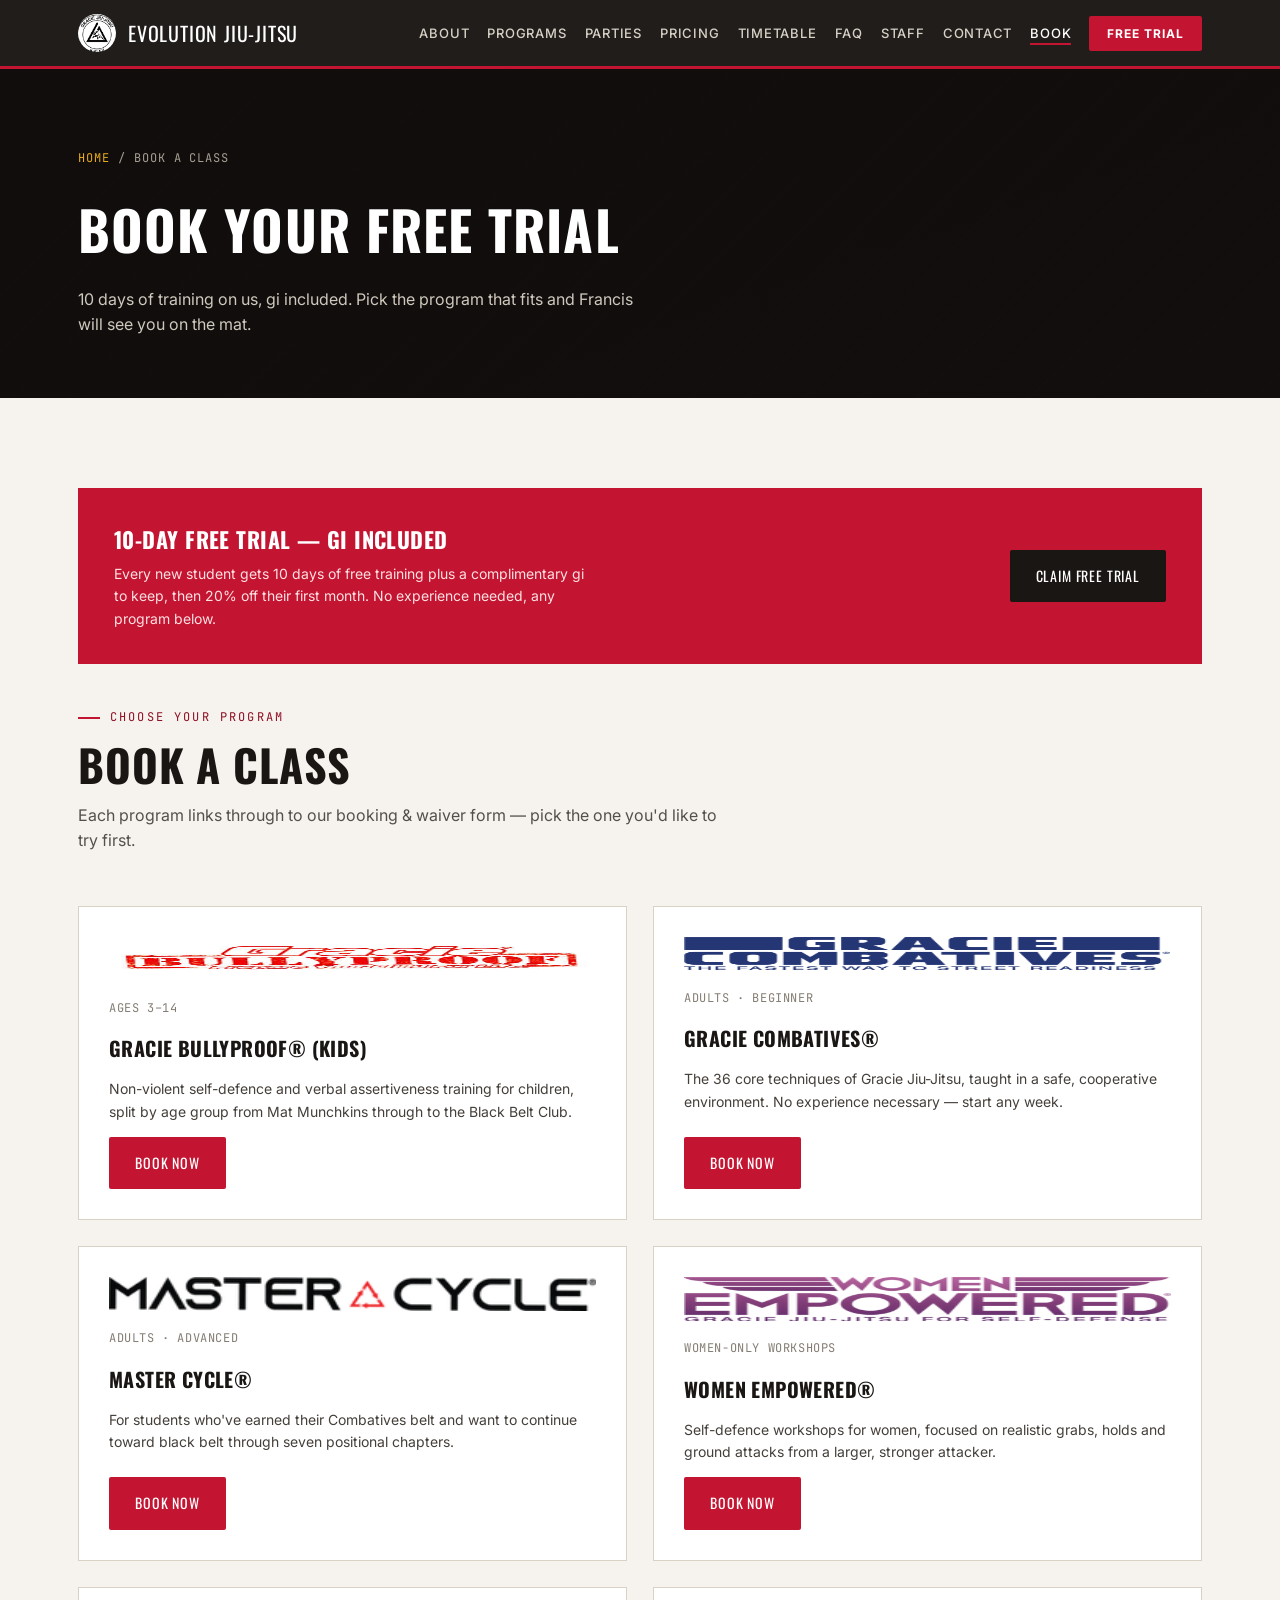
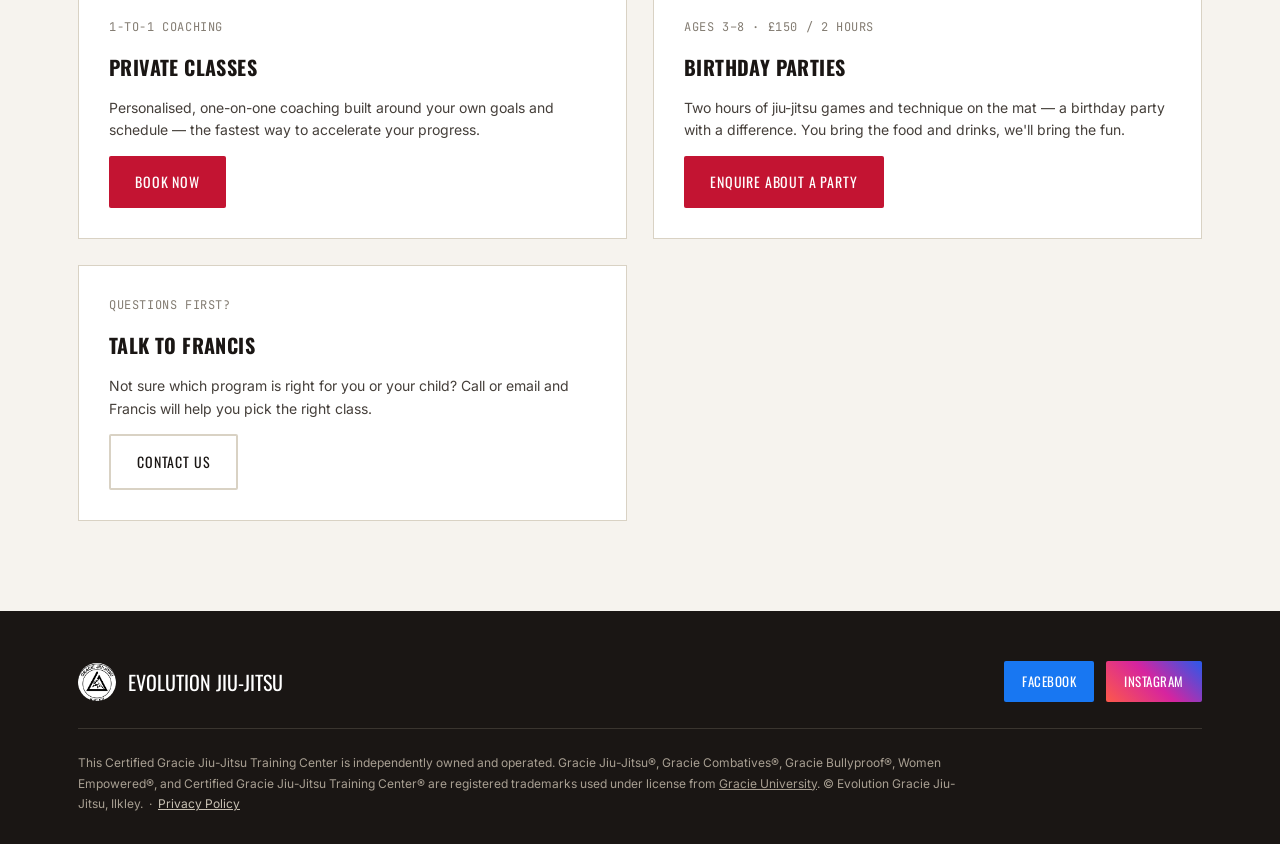
==== book.html @ b348ea09 "the social media section (see attached - 1st image) does not work correctly the google reviews are c" ====
<!DOCTYPE html>
<html lang="en-GB">
<head>
<meta charset="UTF-8">
<meta name="viewport" content="width=device-width, initial-scale=1.0">
<title>Book a Class | Kids &amp; Adult Martial Arts Classes Ilkley</title>
<meta name="description" content="Book a free trial at Evolution Gracie Jiu-Jitsu, the Brazilian Jiu-Jitsu martial arts club in Ilkley. Kids Bullyproof, adult Gracie Combatives, Master Cycle, Women Empowered, birthday parties and private classes.">
<meta name="keywords" content="book martial arts classes Ilkley, Brazilian Jiu Jitsu trial Ilkley, kids martial arts club Ilkley, jiu jitsu birthday party Ilkley">
<link rel="canonical" href="https://www.evolutiongraciejiujitsu.com/book.html">
<meta property="og:type" content="website">
<meta property="og:title" content="Book a Class | Kids &amp; Adult Martial Arts Classes Ilkley">
<meta property="og:description" content="Book a free trial at Evolution Gracie Jiu-Jitsu, the Brazilian Jiu-Jitsu martial arts club in Ilkley. Kids Bullyproof, adult Gracie Combatives, Master Cycle, Women Empowered, birthday parties and private classes.">
<meta property="og:locale" content="en_GB">
<meta property="og:site_name" content="Evolution Gracie Jiu-Jitsu">
<meta name="twitter:card" content="summary">
<meta name="geo.region" content="GB-WYK">
<meta name="geo.placename" content="Ilkley">
<link rel="preconnect" href="https://fonts.googleapis.com">
<link rel="preconnect" href="https://fonts.gstatic.com" crossorigin>
<link href="https://fonts.googleapis.com/css2?family=Oswald:wght@400;500;600;700&family=Inter:wght@400;500;600;700;800&family=JetBrains+Mono:wght@400;500;600&display=swap" rel="stylesheet">
<link rel="stylesheet" href="styles.css">
<script type="application/ld+json">
{
  "@context": "https://schema.org",
  "@type": "SportsActivityLocation",
  "name": "Evolution Gracie Jiu-Jitsu",
  "alternateName": "Evolution Gracie Jiu-Jitsu Ilkley - Martial Arts Club",
  "description": "Certified Gracie University Brazilian Jiu-Jitsu martial arts club in Ilkley offering kids martial arts classes, adult BJJ, self-defence and birthday parties.",
  "url": "https://www.evolutiongraciejiujitsu.com/",
  "telephone": "+447495494979",
  "priceRange": "£30-£85",
  "image": "https://www.evolutiongraciejiujitsu.com/images/martial-arts-club-ilkley-brazilian-jiu-jitsu-class.jpg",
  "address": {
    "@type": "PostalAddress",
    "streetAddress": "65 E Parade",
    "addressLocality": "Ilkley",
    "postalCode": "LS29 8JP",
    "addressCountry": "GB"
  },
  "geo": {
    "@type": "GeoCoordinates",
    "latitude": 53.9266078,
    "longitude": -1.8174344
  },
  "sameAs": [
    "https://www.facebook.com/EvolutionGracieJiuJitsu/",
    "https://www.instagram.com/evolutiongjj/"
  ],
  "aggregateRating": {
    "@type": "AggregateRating",
    "ratingValue": "5.0",
    "reviewCount": "34"
  }
}
</script>
</head>
<body>

<header>
  <div class="nav">
    <a href="index.html" class="brand"><img src="images/gracie-jiu-jitsu-ilkley-club-logo.png" alt="Gracie Jiu-Jitsu Ilkley club logo" class="brand-logo">EVOLUTION JIU-JITSU</a>
    <nav>
      <ul id="navlinks">
        <li><a href="index.html#about">About</a></li>
        <li><a href="index.html#programs">Programs</a></li>
        <li><a href="index.html#parties">Parties</a></li>
        <li><a href="index.html#pricing">Pricing</a></li>
        <li><a href="index.html#timetable">Timetable</a></li>
        <li><a href="index.html#faq">FAQ</a></li>
        <li><a href="index.html#staff">Staff</a></li>
        <li><a href="index.html#contact">Contact</a></li>
        <li><a href="book.html" class="active-link">Book</a></li>
        <li><a class="nav-cta" href="book.html">Free Trial</a></li>
      </ul>
    </nav>
    <button class="burger" id="burgerBtn">&#9776;</button>
  </div>
</header>


<section class="page-hero">
  <div class="wrap">
    <div class="breadcrumb"><a href="index.html">Home</a> / Book a Class</div>
    <h1>Book your free trial</h1>
    <p>10 days of training on us, gi included. Pick the program that fits and Francis will see you on the mat.</p>
  </div>
</section>

<section>
  <div class="wrap">
    <div class="trial-banner">
      <div>
        <h3>10-Day Free Trial &mdash; Gi Included</h3>
        <p>Every new student gets 10 days of free training plus a complimentary gi to keep, then 20% off their first month. No experience needed, any program below.</p>
      </div>
      <a class="btn" href="https://app.cleverwaiver.com/render/templateByRefId/681c8bdc93705d499961434c" target="_blank" rel="noopener">Claim Free Trial</a>
    </div>

    <div class="section-head">
      <div class="eyebrow">Choose your program</div>
      <h2>Book a class</h2>
      <p>Each program links through to our booking &amp; waiver form &mdash; pick the one you'd like to try first.</p>
    </div>

    <div class="book-grid">
      <div class="book-card">
        <img class="program-logo tall" src="images/gracie-bullyproof-kids-martial-arts-ilkley.jpeg" alt="Gracie Bullyproof logo">
        <div class="book-meta">Ages 3&ndash;14</div>
        <h3>Gracie Bullyproof&reg; (Kids)</h3>
        <p>Non-violent self-defence and verbal assertiveness training for children, split by age group from Mat Munchkins through to the Black Belt Club.</p>
        <a class="btn btn-primary" href="https://app.cleverwaiver.com/render/templateByRefId/681c8bdc93705d499961434c" target="_blank" rel="noopener">Book Now</a>
      </div>

      <div class="book-card">
        <img class="program-logo" src="images/gracie-combatives-adult-jiu-jitsu-classes-ilkley.png" alt="Gracie Combatives logo">
        <div class="book-meta">Adults &middot; Beginner</div>
        <h3>Gracie Combatives&reg;</h3>
        <p>The 36 core techniques of Gracie Jiu-Jitsu, taught in a safe, cooperative environment. No experience necessary &mdash; start any week.</p>
        <a class="btn btn-primary" href="https://app.cleverwaiver.com/render/templateByRefId/681c8bdc93705d499961434c" target="_blank" rel="noopener">Book Now</a>
      </div>

      <div class="book-card">
        <img class="program-logo" src="images/master-cycle-advanced-brazilian-jiu-jitsu-ilkley.png" alt="Master Cycle logo">
        <div class="book-meta">Adults &middot; Advanced</div>
        <h3>Master Cycle&reg;</h3>
        <p>For students who've earned their Combatives belt and want to continue toward black belt through seven positional chapters.</p>
        <a class="btn btn-primary" href="https://app.cleverwaiver.com/render/templateByRefId/681c8bdc93705d499961434c" target="_blank" rel="noopener">Book Now</a>
      </div>

      <div class="book-card">
        <img class="program-logo tall" src="images/women-empowered-self-defence-classes-ilkley.png" alt="Women Empowered logo">
        <div class="book-meta">Women-only workshops</div>
        <h3>Women Empowered&reg;</h3>
        <p>Self-defence workshops for women, focused on realistic grabs, holds and ground attacks from a larger, stronger attacker.</p>
        <a class="btn btn-primary" href="https://app.cleverwaiver.com/render/templateByRefId/681c8bdc93705d499961434c" target="_blank" rel="noopener">Book Now</a>
      </div>

      <div class="book-card">
        <div class="book-meta">1-to-1 coaching</div>
        <h3>Private Classes</h3>
        <p>Personalised, one-on-one coaching built around your own goals and schedule &mdash; the fastest way to accelerate your progress.</p>
        <a class="btn btn-primary" href="https://app.cleverwaiver.com/render/templateByRefId/681c8bdc93705d499961434c" target="_blank" rel="noopener">Book Now</a>
      </div>

      <div class="book-card">
        <div class="book-meta">Ages 3&ndash;8 &middot; &pound;150 / 2 hours</div>
        <h3>Birthday Parties</h3>
        <p>Two hours of jiu-jitsu games and technique on the mat &mdash; a birthday party with a difference. You bring the food and drinks, we'll bring the fun.</p>
        <a class="btn btn-primary" href="index.html#contact">Enquire About a Party</a>
      </div>

      <div class="book-card">
        <div class="book-meta">Questions first?</div>
        <h3>Talk to Francis</h3>
        <p>Not sure which program is right for you or your child? Call or email and Francis will help you pick the right class.</p>
        <a class="btn btn-ghost" style="border-color:var(--line);color:var(--ink);" href="index.html#contact">Contact Us</a>
      </div>
    </div>
  </div>
</section>

<footer>
  <div class="wrap">
    <div class="footer-top">
      <div class="footer-brand"><img src="images/gracie-jiu-jitsu-ilkley-club-logo.png" alt="Gracie Jiu-Jitsu Ilkley club logo" class="brand-logo">EVOLUTION JIU-JITSU</div>
      <div class="footer-social">
        <a href="https://www.facebook.com/EvolutionGracieJiuJitsu/" target="_blank" rel="noopener" aria-label="Facebook" class="footer-social-btn fb">Facebook</a>
        <a href="https://www.instagram.com/evolutiongjj/" target="_blank" rel="noopener" aria-label="Instagram" class="footer-social-btn ig">Instagram</a>
      </div>
    </div>
    <p class="footer-legal">This Certified Gracie Jiu-Jitsu Training Center is independently owned and operated. Gracie Jiu-Jitsu&reg;, Gracie Combatives&reg;, Gracie Bullyproof&reg;, Women Empowered&reg;, and Certified Gracie Jiu-Jitsu Training Center&reg; are registered trademarks used under license from <a href="https://www.gracieuniversity.com/" target="_blank" rel="noopener" style="color:inherit;text-decoration:underline;">Gracie University</a>. &copy; Evolution Gracie Jiu-Jitsu, Ilkley. &nbsp;&middot;&nbsp; <a href="privacy.html" style="color:#c9c2b4;text-decoration:underline;">Privacy Policy</a></p>
  </div>
</footer>

<script>
  const burger = document.getElementById('burgerBtn');
  const navlinks = document.getElementById('navlinks');
  if(burger){
    burger.addEventListener('click', () => {
      const open = navlinks.style.display === 'flex';
      navlinks.style.display = open ? 'none' : 'flex';
      navlinks.style.flexDirection = 'column';
      navlinks.style.position = 'absolute';
      navlinks.style.top = '64px';
      navlinks.style.right = '0';
      navlinks.style.left = '0';
      navlinks.style.background = 'rgba(26,22,20,0.98)';
      navlinks.style.padding = '20px 28px';
      navlinks.style.gap = '18px';
    });
  }

  document.querySelectorAll('.program-tab').forEach(tab => {
    tab.addEventListener('click', () => {
      document.querySelectorAll('.program-tab').forEach(t => t.classList.remove('active'));
      document.querySelectorAll('.program-panel').forEach(p => p.classList.remove('active'));
      tab.classList.add('active');
      document.getElementById('panel-' + tab.dataset.tab).classList.add('active');
    });
  });

  document.querySelectorAll('.faq-item').forEach(item => {
    const q = item.querySelector('.faq-q');
    const a = item.querySelector('.faq-a');
    q.addEventListener('click', () => {
      const isOpen = item.classList.contains('open');
      document.querySelectorAll('.faq-item').forEach(i => {
        i.classList.remove('open');
        i.querySelector('.faq-a').style.maxHeight = null;
      });
      if(!isOpen){
        item.classList.add('open');
        a.style.maxHeight = a.scrollHeight + 'px';
      }
    });
  });
</script>
</body>
</html>
---- styles.css ----
:root{
    --ink:#1a1614;
    --charcoal:#2e2a27;
    --paper:#f6f3ee;
    --paper-dim:#ece7de;
    --red:#c31432;
    --red-deep:#8f0f24;
    --gold:#e8ab1d;
    --white:#ffffff;
    --line:#d9d2c4;
    --shadow: 0 20px 40px -20px rgba(0,0,0,0.35);
    --display: "Oswald", sans-serif;
    --body: "Inter", sans-serif;
    --mono: "JetBrains Mono", monospace;
  }
  *{margin:0;padding:0;box-sizing:border-box;}
  html{scroll-behavior:smooth;}
  body{
    font-family:var(--body);
    background:var(--paper);
    color:var(--charcoal);
    line-height:1.6;
    overflow-x:hidden;
  }
  img{max-width:100%;display:block;}
  a{color:inherit;text-decoration:none;}
  h1,h2,h3,h4{font-family:var(--display);text-transform:uppercase;letter-spacing:0.02em;color:var(--ink);}
  .wrap{max-width:1180px;margin:0 auto;padding:0 28px;}
  .eyebrow{
    font-family:var(--mono);
    font-size:12px;
    letter-spacing:0.18em;
    text-transform:uppercase;
    color:var(--red-deep);
    display:flex;align-items:center;gap:10px;
    margin-bottom:14px;
  }
  .eyebrow::before{content:"";width:22px;height:2px;background:var(--red);display:inline-block;}

  /* ---------- BELT STRIPE DIVIDER (signature element) ---------- */
  .belt{
    height:22px;
    background:var(--ink);
    display:flex;
    align-items:center;
    position:relative;
  }
  .belt-stripe{
    width:34px;height:14px;background:var(--red);margin-left:4px;
    border:1px solid rgba(255,255,255,0.15);
  }
  .belt-cap{flex:1;}
  .belt::before, .belt::after{
    content:"";position:absolute;top:0;bottom:0;width:14px;
  }

  /* ---------- HEADER / NAV ---------- */
  header{
    position:sticky;top:0;z-index:100;
    background:rgba(26,22,20,0.97);
    border-bottom:3px solid var(--red);
  }
  .nav{
    display:flex;align-items:center;justify-content:space-between;
    padding:14px 28px;max-width:1180px;margin:0 auto;
  }
  .brand{
    display:flex;align-items:center;gap:12px;
    font-family:var(--display);color:var(--white);
    font-size:20px;letter-spacing:0.04em;
  }
  .brand .mark{
    width:34px;height:34px;background:var(--red);
    display:flex;align-items:center;justify-content:center;
    font-weight:700;color:var(--white);font-family:var(--display);
    transform:rotate(-6deg);
    border:2px solid var(--white);
  }
  .brand-logo{width:38px;height:38px;border-radius:50%;flex-shrink:0;}
  nav ul{display:flex;gap:18px;list-style:none;flex-wrap:wrap;justify-content:flex-end;row-gap:10px;}
  nav ul li a{
    color:#d8d2c6;font-size:13px;letter-spacing:0.06em;
    text-transform:uppercase;font-weight:500;
    position:relative;padding-bottom:4px;
  }
  nav ul li a:hover{color:var(--white);}
  nav ul li a::after{
    content:"";position:absolute;left:0;bottom:0;height:2px;width:0;
    background:var(--red);transition:width .25s ease;
  }
  nav ul li a:hover::after{width:100%;}
  .nav-cta{
    background:var(--red);color:var(--white)!important;
    padding:10px 18px;font-size:12px!important;font-weight:700!important;
    letter-spacing:0.08em;border-radius:2px;
  }
  .nav-cta:hover{background:var(--red-deep);}
  nav ul li a.active-link{color:var(--white);}
  nav ul li a.active-link::after{width:100%;}
  .burger{display:none;background:none;border:none;color:var(--white);font-size:26px;cursor:pointer;}

  /* ---------- HERO ---------- */
  .hero{
    position:relative;
    background:
      linear-gradient(160deg, rgba(15,12,11,0.88), rgba(15,12,11,0.72)),
      repeating-linear-gradient(135deg, rgba(255,255,255,0.02) 0 2px, transparent 2px 40px);
    background-color:var(--ink);
    color:var(--white);
    padding:110px 0 90px;
  }
  .hero .wrap{display:grid;grid-template-columns:1.15fr 0.85fr;gap:50px;align-items:center;}
  .stamp{
    display:inline-flex;align-items:center;gap:10px;
    border:2px solid var(--red);color:var(--red);
    font-family:var(--display);font-size:13px;letter-spacing:0.12em;
    padding:6px 14px;transform:rotate(-2deg);margin-bottom:22px;
  }
  .hero h1{
    font-size:clamp(42px,6vw,74px);line-height:1.02;color:var(--white);
    margin-bottom:20px;
  }
  .hero h1 span{color:var(--red);}
  .hero p.lede{
    font-size:18px;color:#cfc9bd;max-width:480px;margin-bottom:34px;
  }
  .btn-row{display:flex;gap:16px;flex-wrap:wrap;}
  .btn{
    display:inline-block;padding:15px 26px;font-family:var(--display);
    font-size:14px;letter-spacing:0.06em;text-transform:uppercase;
    border-radius:2px;
  }
  .btn-primary{background:var(--red);color:var(--white);}
  .btn-primary:hover{background:var(--red-deep);}
  .btn-ghost{border:2px solid #4a4441;color:var(--white);}
  .btn-ghost:hover{border-color:var(--white);}
  .hero-badge{
    background:var(--white);color:var(--ink);
    padding:26px;border:3px solid var(--red);
    box-shadow:var(--shadow);
    text-align:center;
  }
  .hero-badge .num{font-family:var(--display);font-size:56px;color:var(--red);line-height:1;}
  .hero-badge .lbl{font-family:var(--mono);font-size:12px;letter-spacing:0.1em;text-transform:uppercase;margin-top:6px;}
  .hero-badge hr{border:none;border-top:1px solid var(--line);margin:18px 0;}
  .hero-badge p{font-size:13px;color:#5a5450;}

  /* ---------- SECTION SHELL ---------- */
  section{padding:90px 0;}
  .section-head{max-width:640px;margin-bottom:52px;}
  .section-head h2{font-size:clamp(30px,4vw,44px);line-height:1.08;}
  .section-head p{color:#544f4a;font-size:16px;margin-top:14px;}
  .bg-dark{background:var(--ink);color:#e6e1d7;}
  .bg-dark h2,.bg-dark h3,.bg-dark h4{color:var(--white);}
  .bg-tint{background:var(--paper-dim);}

  /* ---------- ABOUT ---------- */
  .about-grid{display:grid;grid-template-columns:0.9fr 1.1fr;gap:60px;align-items:start;}
  .about-grid img{border:3px solid var(--ink);}
  .about-grid p{margin-bottom:16px;color:#453f3a;}
  .quote-block{
    border-left:4px solid var(--red);padding-left:20px;margin:26px 0;
    font-family:var(--display);font-size:19px;color:var(--ink);letter-spacing:0.01em;
  }
  .benefits{display:grid;grid-template-columns:repeat(6,1fr);gap:14px;margin-top:50px;}
  .benefit-card{
    background:var(--white);border:1px solid var(--line);padding:20px 14px;text-align:center;
  }
  .benefit-card .n{font-family:var(--mono);font-size:11px;color:var(--red-deep);margin-bottom:8px;}
  .benefit-card h4{font-size:14px;}

  /* ---------- PROGRAMS ---------- */
  .program-tabs{display:flex;gap:10px;flex-wrap:wrap;margin-bottom:40px;}
  .program-tab{
    font-family:var(--mono);font-size:12px;letter-spacing:0.05em;text-transform:uppercase;
    padding:9px 16px;border:1px solid var(--line);cursor:pointer;background:var(--white);
    color:#544f4a;
  }
  .program-tab.active{background:var(--ink);color:var(--white);border-color:var(--ink);}
  .program-panel{display:none;}
  .program-panel.active{display:block;}
  .program-layout{display:grid;grid-template-columns:1.1fr 0.9fr;gap:56px;}
  .program-layout h3{font-size:28px;margin-bottom:6px;}
  .program-tagline{color:var(--red-deep);font-family:var(--mono);font-size:13px;text-transform:uppercase;letter-spacing:0.06em;margin-bottom:22px;display:block;}
  .program-layout p{color:#453f3a;margin-bottom:14px;}
  .rule-list{list-style:none;margin-top:20px;}
  .rule-list li{
    display:flex;gap:14px;padding:12px 0;border-top:1px solid var(--line);
    font-size:14px;color:#453f3a;
  }
  .rule-list li .rn{font-family:var(--mono);color:var(--red);font-weight:600;flex-shrink:0;}
  .age-grid{display:grid;gap:14px;}
  .age-card{
    background:var(--white);border:1px solid var(--line);padding:18px 20px;
    display:flex;justify-content:space-between;align-items:center;gap:12px;
  }
  .age-card .age-name{font-family:var(--display);font-size:15px;letter-spacing:0.03em;}
  .age-card .age-range{font-family:var(--mono);font-size:12px;color:#847d73;margin-top:2px;}
  .stripes{display:flex;gap:4px;}
  .stripe{width:16px;height:8px;background:var(--red);border:1px solid var(--red-deep);}
  .stripe.off{background:transparent;border-color:var(--line);}
  .step-list{display:grid;gap:16px;margin-top:10px;}
  .step{
    display:flex;gap:16px;background:var(--white);border:1px solid var(--line);padding:18px 20px;
  }
  .step .sn{font-family:var(--display);font-size:22px;color:var(--red);flex-shrink:0;width:34px;}
  .step h4{font-size:14px;margin-bottom:4px;}
  .step p{font-size:14px;margin:0;color:#544f4a;}
  .chapter-tags{display:flex;flex-wrap:wrap;gap:8px;margin-top:16px;}
  .chapter-tag{
    font-family:var(--mono);font-size:11px;text-transform:uppercase;letter-spacing:0.05em;
    border:1px solid var(--line);padding:6px 12px;background:var(--white);color:#544f4a;
  }
  .benefit-list{list-style:none;margin-top:18px;}
  .benefit-list li{padding:9px 0;border-top:1px solid var(--line);font-size:14px;color:#453f3a;display:flex;gap:10px;}
  .benefit-list li::before{content:"✓";color:var(--red);font-weight:700;}

  /* ---------- TIMETABLE ---------- */
  .tt-legend{display:flex;flex-wrap:wrap;gap:18px;margin-bottom:24px;font-family:var(--mono);font-size:12px;color:#544f4a;align-items:center;}
  .tt-dot{width:10px;height:10px;border-radius:50%;display:inline-block;margin-right:2px;}
  .tt-scroll{overflow-x:auto;border:1px solid var(--line);}
  .tt-table{width:100%;min-width:760px;border-collapse:collapse;background:var(--white);}
  .tt-table th{
    background:var(--ink);color:var(--white);text-align:left;padding:14px 16px;
    font-family:var(--display);font-size:13px;letter-spacing:0.04em;text-transform:uppercase;white-space:nowrap;
  }
  .tt-table td{padding:14px 16px;border-bottom:1px solid var(--line);font-size:13px;vertical-align:top;}
  .tt-table tr:last-child td{border-bottom:none;}
  .tt-class{
    font-family:var(--display);color:var(--ink);font-size:14px;letter-spacing:0.02em;
    border-left:4px solid var(--red);white-space:nowrap;background:var(--paper-dim);
  }
  .tt-class span{display:block;font-family:var(--mono);font-size:11px;color:#847d73;text-transform:none;letter-spacing:0.03em;margin-top:2px;}
  .tt-table td.time{font-family:var(--mono);color:#453f3a;white-space:nowrap;}
  .tt-sub{display:block;font-family:var(--mono);font-size:10px;color:#847d73;margin-top:3px;}
  .tt-note{
    margin-top:20px;font-size:13px;color:#847d73;font-family:var(--mono);
  }

  /* ---------- FAQ ---------- */
  .faq-item{border-bottom:1px solid var(--line);}
  .faq-q{
    width:100%;text-align:left;background:none;border:none;padding:20px 0;
    font-family:var(--display);font-size:17px;color:var(--ink);cursor:pointer;
    display:flex;justify-content:space-between;align-items:center;gap:20px;
  }
  .faq-q .plus{color:var(--red);font-size:22px;font-family:var(--body);transition:transform .2s ease;flex-shrink:0;}
  .faq-item.open .plus{transform:rotate(45deg);}
  .faq-a{max-height:0;overflow:hidden;transition:max-height .3s ease;}
  .faq-a p{padding:0 0 20px;color:#453f3a;font-size:15px;max-width:720px;}

  /* ---------- STAFF ---------- */
  .staff-grid{display:grid;grid-template-columns:repeat(2,1fr);gap:34px;}
  .staff-card{background:var(--white);border:1px solid var(--line);overflow:hidden;}
  .staff-photo{height:280px;overflow:hidden;background:var(--ink);}
  .staff-photo img{width:100%;height:100%;object-fit:cover;}
  .staff-mono{
    position:relative;display:flex;align-items:center;justify-content:center;
    background:
      repeating-linear-gradient(135deg, rgba(255,255,255,0.03) 0 2px, transparent 2px 34px),
      linear-gradient(160deg,#1a1614,#2e2a27);
  }
  .staff-mono span{
    font-family:var(--display);font-size:88px;color:rgba(255,255,255,0.92);
    letter-spacing:0.02em;
  }
  .staff-mono.staff-mono-alt{
    background:
      repeating-linear-gradient(135deg, rgba(255,255,255,0.03) 0 2px, transparent 2px 34px),
      linear-gradient(160deg,#8f0f24,#5c0a17);
  }
  .staff-mono-stripes{
    position:absolute;bottom:22px;left:0;right:0;
    display:flex;justify-content:center;gap:6px;
  }
  .staff-mono-stripes .stripe{width:28px;height:10px;background:var(--gold);border:1px solid rgba(0,0,0,0.25);}
  .staff-body{padding:24px;}
  .staff-body .belt-tag{
    font-family:var(--mono);font-size:11px;letter-spacing:0.08em;text-transform:uppercase;
    color:var(--red-deep);margin-bottom:8px;display:block;
  }
  .staff-body h3{font-size:20px;margin-bottom:10px;}
  .staff-body p{font-size:14px;color:#453f3a;}

  /* ---------- CONTACT ---------- */
  .contact-grid{display:grid;grid-template-columns:1fr 1fr;gap:60px;}
  .contact-card{background:var(--charcoal);color:var(--white);padding:36px;border-top:4px solid var(--red);}
  .contact-row{display:flex;gap:14px;padding:14px 0;border-bottom:1px solid #48423e;font-size:15px;}
  .contact-row:last-child{border-bottom:none;}
  .contact-row .lbl{font-family:var(--mono);font-size:11px;text-transform:uppercase;color:#a89f92;width:90px;flex-shrink:0;letter-spacing:0.06em;}
  .map-embed{border-top:4px solid var(--red);overflow:hidden;min-height:320px;background:#1a1614;}
  .map-embed iframe{width:100%;height:100%;min-height:320px;border:0;display:block;}
  .distance-strip{margin-top:44px;padding-top:32px;border-top:1px solid #3a352f;}
  .distance-label{color:#a89f92;margin-bottom:16px;font-size:13px;font-family:var(--mono);text-transform:uppercase;letter-spacing:0.06em;}
  .distance-grid{display:grid;grid-template-columns:repeat(4,1fr);gap:0 24px;}
  .distance-item{padding:11px 0;border-bottom:1px solid var(--line);font-size:14px;}
  .distance-item b{color:var(--ink);}
  .distance-item span{font-family:var(--mono);font-size:12px;color:var(--red-deep);display:block;margin-top:2px;}

  footer{background:var(--ink);color:#a89f92;padding:50px 0 30px;}
  .footer-top{display:flex;justify-content:space-between;align-items:center;flex-wrap:wrap;gap:20px;padding-bottom:26px;border-bottom:1px solid #3a352f;margin-bottom:24px;}
  .footer-brand{font-family:var(--display);color:var(--white);font-size:20px;display:flex;align-items:center;gap:12px;}
  .footer-social{display:flex;gap:12px;flex-wrap:wrap;}
  .footer-social-btn{
    padding:10px 18px;border-radius:2px;font-family:var(--display);font-size:13px;
    letter-spacing:0.04em;text-transform:uppercase;color:var(--white);
  }
  .footer-social-btn.fb{background:#1877F2;}
  .footer-social-btn.fb:hover{background:#125fc4;}
  .footer-social-btn.ig{background:linear-gradient(45deg, #fd5949, #d6249f, #285AEB);}
  .footer-social-btn.ig:hover{opacity:0.88;}
  .footer-legal{font-size:12px;line-height:1.7;max-width:900px;}

  @media (max-width:900px){
    .hero .wrap{grid-template-columns:1fr;}
    .about-grid, .program-layout, .contact-grid{grid-template-columns:1fr;gap:36px;}
    .benefits{grid-template-columns:repeat(3,1fr);}
    .staff-grid{grid-template-columns:1fr;}
    .distance-grid{grid-template-columns:repeat(2,1fr);}
    .party-layout{grid-template-columns:1fr;gap:32px;}
    .review-grid{grid-template-columns:1fr;}
    .follow-grid{grid-template-columns:1fr;}
    nav ul{display:none;}
    .burger{display:block;}
  }
  @media (max-width:560px){
    .benefits{grid-template-columns:repeat(2,1fr);}
    .distance-grid{grid-template-columns:1fr;}
    .party-facts{grid-template-columns:1fr;}
    .review-cta{flex-direction:column;align-items:flex-start;}
    section{padding:64px 0;}
  }

  /* ---------- TRUST STRIP ---------- */
  .trust-strip{background:var(--white);border-bottom:1px solid var(--line);padding:26px 0;}
  .trust-row{display:flex;align-items:center;justify-content:center;gap:44px;flex-wrap:wrap;}
  .trust-row img{height:34px;width:auto;object-fit:contain;filter:grayscale(0.15);}
  .trust-row .badge-img{height:56px;width:56px;}
  .trust-label{font-family:var(--mono);font-size:11px;letter-spacing:0.1em;text-transform:uppercase;color:#847d73;margin-right:6px;}

  /* ---------- ABOUT IMAGE + LINEAGE ---------- */
  .about-grid img.club{border:3px solid var(--ink);width:100%;height:auto;object-fit:cover;}
  .lineage{
    margin-top:28px;display:flex;gap:16px;align-items:center;
    background:var(--white);border:1px solid var(--line);padding:16px;
  }
  .lineage img{width:64px;height:78px;object-fit:cover;border:2px solid var(--ink);flex-shrink:0;}
  .lineage p{margin:0;font-size:13px;color:#544f4a;}
  .lineage b{color:var(--ink);font-family:var(--display);font-size:13px;letter-spacing:0.03em;text-transform:uppercase;display:block;margin-bottom:3px;}

  /* ---------- PROGRAM LOGOS ---------- */
  .program-logo{height:34px;margin-bottom:22px;display:block;}
  .program-logo.tall{height:44px;}

  /* ---------- BIRTHDAY PARTIES ---------- */
  .party-layout{display:grid;grid-template-columns:1fr 1fr;gap:56px;align-items:center;}
  .party-photo{width:100%;height:100%;object-fit:cover;border:3px solid var(--ink);max-height:420px;}
  .party-facts{display:grid;grid-template-columns:1fr 1fr;gap:14px;margin-bottom:26px;}
  .party-fact{background:var(--white);border:1px solid var(--line);padding:16px 18px;}
  .pf-label{display:block;font-family:var(--mono);font-size:11px;text-transform:uppercase;letter-spacing:0.06em;color:#847d73;margin-bottom:6px;}
  .pf-value{font-family:var(--display);font-size:16px;color:var(--ink);letter-spacing:0.01em;}
  .pf-value span{font-family:var(--mono);font-size:11px;color:#847d73;text-transform:none;}

  /* ---------- REVIEWS ---------- */
  .rating-banner{
    display:flex;flex-direction:column;align-items:center;text-align:center;gap:6px;
    background:var(--paper-dim);border:1px solid var(--line);padding:36px;margin-bottom:44px;
  }
  .rating-stars{color:var(--gold);font-size:26px;letter-spacing:4px;}
  .rating-figure{font-family:var(--display);font-size:34px;color:var(--ink);}
  .rating-figure span{font-family:var(--mono);font-size:13px;color:#847d73;text-transform:none;}
  .rating-count{font-family:var(--mono);font-size:13px;color:#847d73;margin-bottom:14px;}
  .review-grid{display:grid;grid-template-columns:repeat(2,1fr);gap:22px;margin-bottom:44px;}
  .review-card{background:var(--white);border:1px solid var(--line);padding:24px;}
  .review-stars{color:var(--gold);font-size:14px;letter-spacing:2px;margin-bottom:12px;}
  .review-card p{font-size:14px;color:#453f3a;margin-bottom:14px;}
  .review-source{font-family:var(--mono);font-size:11px;color:#847d73;text-transform:uppercase;letter-spacing:0.05em;}
  .review-cta{
    background:var(--ink);color:var(--white);padding:32px 36px;
    display:flex;justify-content:space-between;align-items:center;gap:24px;flex-wrap:wrap;
  }
  .review-cta h3{color:var(--white);font-size:19px;margin-bottom:6px;}
  .review-cta p{color:#cfc9bd;font-size:14px;margin:0;max-width:440px;}

  /* ---------- FOLLOW US / SOCIAL ---------- */
  .follow-grid{display:grid;grid-template-columns:1.2fr 1fr;gap:28px;align-items:stretch;}
  .follow-card{background:var(--white);border:1px solid var(--line);overflow:hidden;display:flex;flex-direction:column;}
  .follow-card-head{padding:22px 24px;display:flex;align-items:center;gap:14px;border-bottom:1px solid var(--line);}
  .follow-icon{
    width:44px;height:44px;border-radius:50%;display:flex;align-items:center;justify-content:center;
    font-family:var(--display);font-size:16px;color:var(--white);flex-shrink:0;
  }
  .follow-icon.fb{background:#1877F2;}
  .follow-icon.ig{background:radial-gradient(circle at 30% 110%, #fdf497 0%, #fdf497 5%, #fd5949 45%,#d6249f 60%,#285AEB 90%);}
  .follow-card-head h3{font-size:17px;margin-bottom:2px;}
  .follow-card-head span{font-family:var(--mono);font-size:12px;color:#847d73;}
  .follow-embed{flex-grow:1;min-height:380px;background:var(--paper-dim);}
  .follow-embed iframe{width:100%;height:100%;min-height:380px;border:0;display:block;}
  .follow-ig-body{padding:28px 24px;flex-grow:1;display:flex;flex-direction:column;justify-content:center;align-items:flex-start;gap:14px;}
  .follow-ig-body p{font-size:14px;color:#453f3a;}
  .follow-bar{
    display:flex;justify-content:center;gap:16px;margin-top:36px;flex-wrap:wrap;
  }
  .follow-btn{
    display:inline-flex;align-items:center;gap:10px;padding:14px 24px;
    font-family:var(--display);font-size:14px;letter-spacing:0.04em;text-transform:uppercase;
    color:var(--white);border-radius:2px;
  }
  .follow-btn.fb{background:#1877F2;}
  .follow-btn.fb:hover{background:#125fc4;}
  .follow-btn.ig{background:linear-gradient(45deg, #fd5949, #d6249f, #285AEB);}
  .follow-btn.ig:hover{opacity:0.9;}

  /* ---------- PRICING ---------- */
  .pricing-grid{display:grid;grid-template-columns:repeat(3,1fr);gap:24px;}
  .price-card{
    background:var(--white);border:1px solid var(--line);padding:30px 26px;
    display:flex;flex-direction:column;
  }
  .price-card.featured{border-color:var(--red);box-shadow:var(--shadow);position:relative;}
  .price-card.featured::before{
    content:"Most Popular";position:absolute;top:-13px;left:26px;
    background:var(--red);color:var(--white);font-family:var(--mono);font-size:10px;
    letter-spacing:0.08em;text-transform:uppercase;padding:4px 10px;
  }
  .price-card h3{font-size:19px;margin-bottom:4px;}
  .price-card .price-sub{font-family:var(--mono);font-size:12px;color:#847d73;margin-bottom:20px;text-transform:uppercase;letter-spacing:0.04em;}
  .price-tier{border-top:1px solid var(--line);padding:16px 0;display:flex;justify-content:space-between;align-items:baseline;gap:10px;}
  .price-tier:last-of-type{border-bottom:1px solid var(--line);margin-bottom:20px;}
  .price-tier .tier-name{font-size:13px;color:#453f3a;}
  .price-tier .tier-amount{font-family:var(--display);font-size:22px;color:var(--ink);white-space:nowrap;}
  .price-tier .tier-amount span{font-family:var(--mono);font-size:11px;color:#847d73;text-transform:none;}
  .price-perk{font-family:var(--mono);font-size:11px;color:var(--red-deep);text-transform:uppercase;letter-spacing:0.03em;margin:-8px 0 18px;}
  .price-card .btn{margin-top:auto;text-align:center;}
  .price-note{margin-top:22px;font-family:var(--mono);font-size:12px;color:#847d73;text-align:center;}

  /* ---------- 4-COL STAFF ---------- */
  .staff-grid.staff-grid-4{grid-template-columns:repeat(4,1fr);gap:24px;}
  .staff-grid-4 .staff-photo{height:auto;aspect-ratio:3/4;}
  .staff-grid-4 .staff-body{padding:20px;}
  .staff-grid-4 .staff-body h3{font-size:17px;}
  .staff-grid-4 .staff-body p{font-size:13px;}

  /* ---------- BOOK PAGE ---------- */
  .page-hero{
    background:var(--ink);color:var(--white);padding:80px 0 60px;
    background-image: linear-gradient(160deg, rgba(15,12,11,0.92), rgba(15,12,11,0.8)), repeating-linear-gradient(135deg, rgba(255,255,255,0.02) 0 2px, transparent 2px 40px);
  }
  .page-hero h1{color:var(--white);font-size:clamp(34px,5vw,54px);margin-bottom:14px;}
  .page-hero p{color:#cfc9bd;font-size:16px;max-width:560px;}
  .breadcrumb{font-family:var(--mono);font-size:12px;color:#a89f92;text-transform:uppercase;letter-spacing:0.08em;margin-bottom:18px;}
  .breadcrumb a{color:var(--gold);}
  .book-grid{display:grid;grid-template-columns:repeat(2,1fr);gap:26px;}
  .book-card{
    background:var(--white);border:1px solid var(--line);padding:30px;
    display:flex;flex-direction:column;gap:14px;
  }
  .book-card img.program-logo{margin-bottom:4px;}
  .book-card h3{font-size:20px;}
  .book-card p{font-size:14px;color:#453f3a;flex-grow:1;}
  .book-card .book-meta{font-family:var(--mono);font-size:12px;color:#847d73;text-transform:uppercase;letter-spacing:0.05em;}
  .book-card .btn{align-self:flex-start;}
  .trial-banner{
    background:var(--red);color:var(--white);padding:34px 36px;
    display:flex;justify-content:space-between;align-items:center;gap:24px;flex-wrap:wrap;
    margin-bottom:44px;
  }
  .trial-banner h3{color:var(--white);font-size:22px;margin-bottom:6px;}
  .trial-banner p{color:#ffe1e1;font-size:14px;margin:0;max-width:480px;}
  .trial-banner .btn{background:var(--ink);color:var(--white);}
  .trial-banner .btn:hover{background:#000;}

  /* ---------- PRIVACY PAGE ---------- */
  .prose{max-width:720px;}
  .prose h2{font-size:24px;margin:36px 0 12px;}
  .prose h2:first-child{margin-top:0;}
  .prose p{color:#453f3a;font-size:15px;margin-bottom:14px;}
  .prose ul{margin:0 0 14px 20px;color:#453f3a;font-size:15px;}
  .prose li{margin-bottom:6px;}
  .updated-tag{font-family:var(--mono);font-size:12px;color:#847d73;text-transform:uppercase;letter-spacing:0.06em;margin-bottom:30px;display:block;}

  @media (max-width:900px){
    .pricing-grid{grid-template-columns:1fr;}
    .staff-grid.staff-grid-4{grid-template-columns:repeat(2,1fr);}
    .book-grid{grid-template-columns:1fr;}
    .trust-row{gap:26px;}
  }
  @media (max-width:560px){
    .staff-grid.staff-grid-4{grid-template-columns:1fr;}
    .trial-banner{flex-direction:column;align-items:flex-start;}
  }
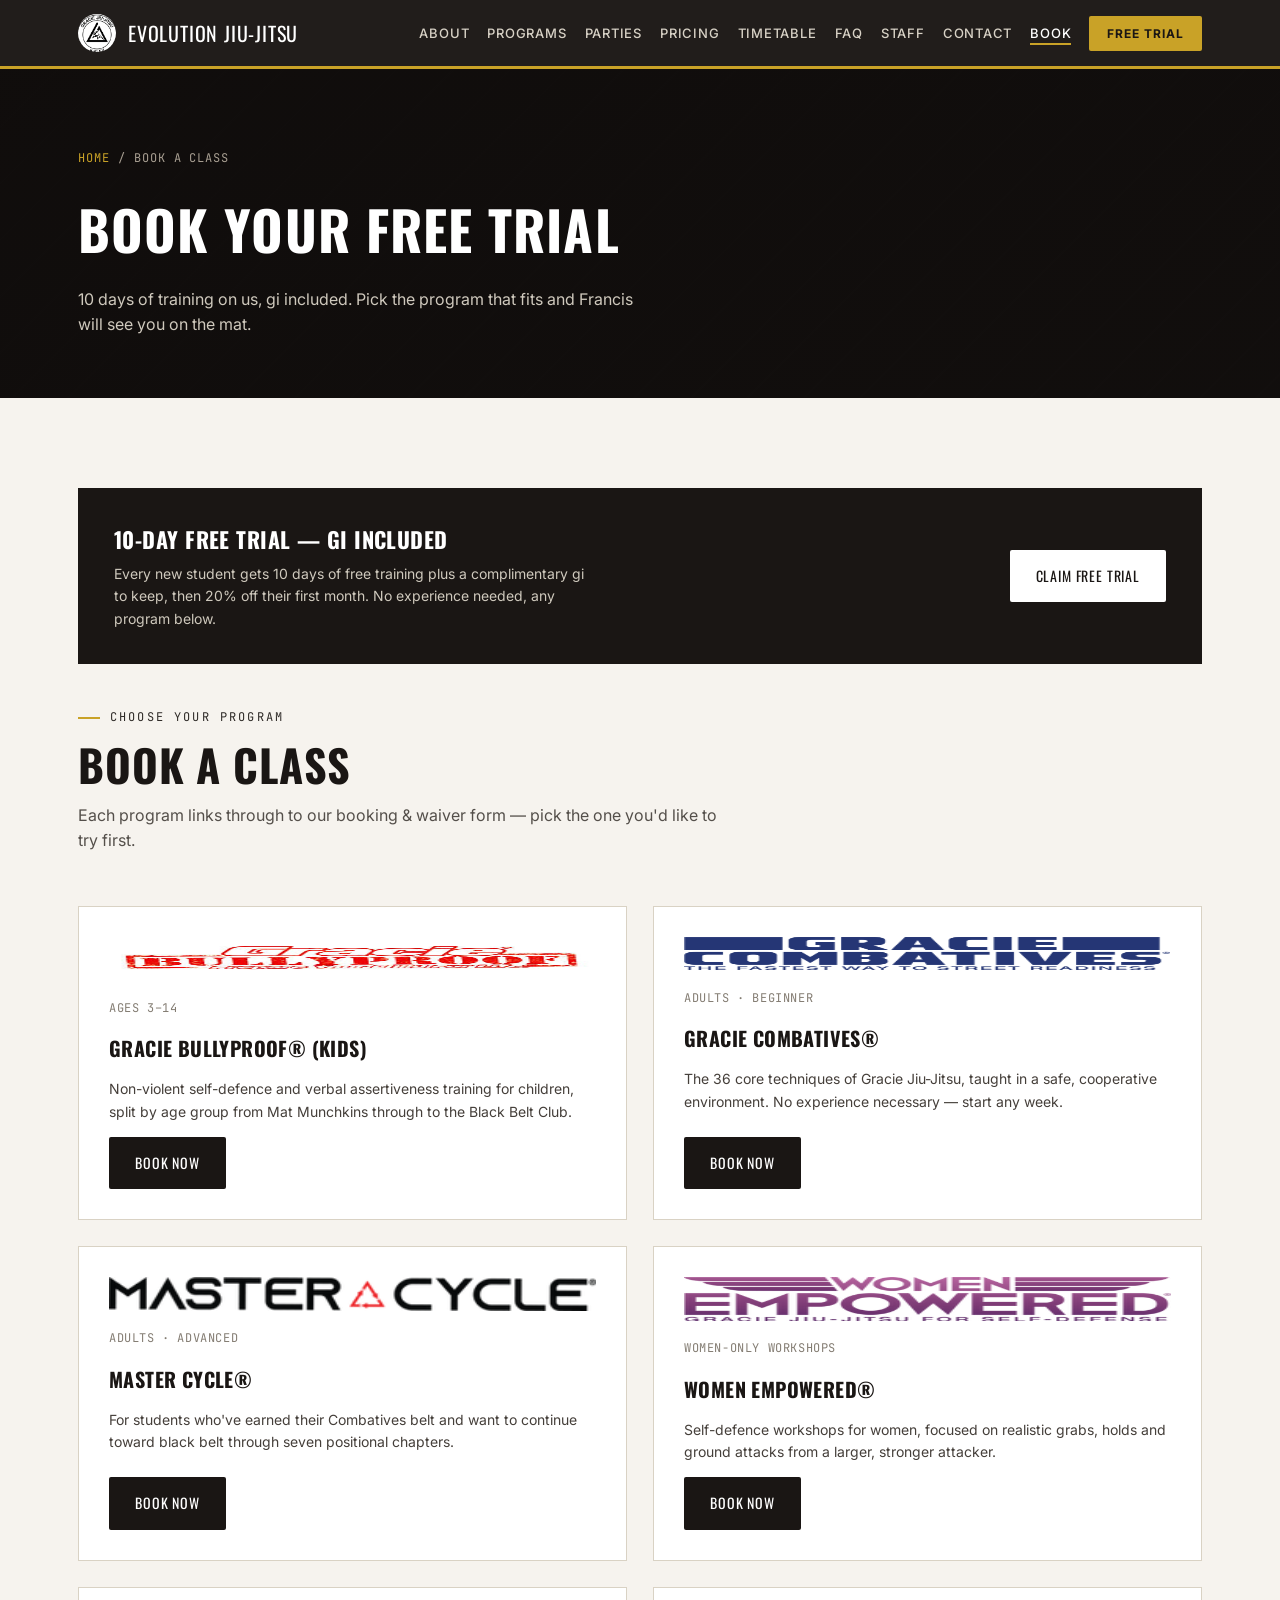
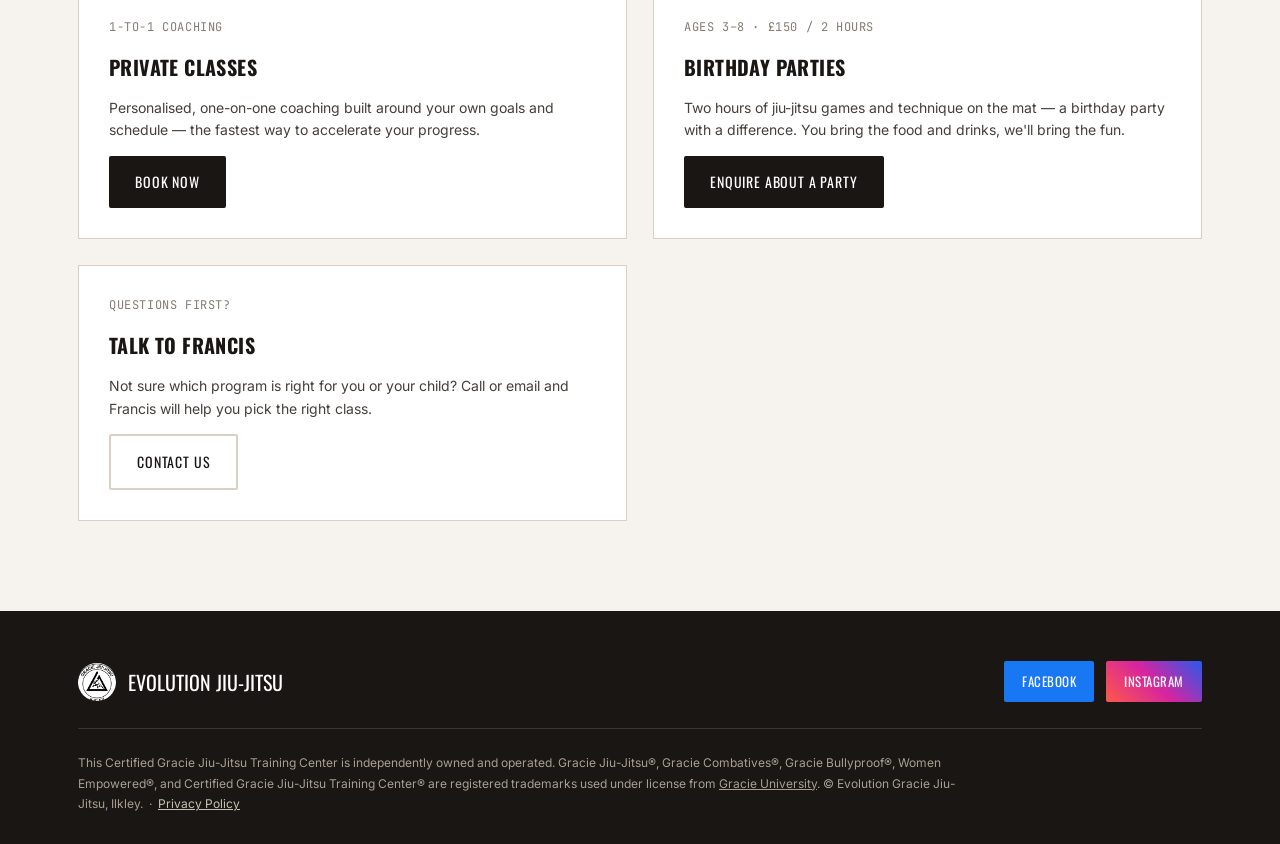
==== commit 5cb6e838: "Updated styling" ====
--- a/book.html
+++ b/book.html
@@ -58,7 +58,7 @@
 
 <header>
   <div class="nav">
-    <a href="index.html" class="brand"><img src="images/gracie-jiu-jitsu-ilkley-club-logo.png" alt="Gracie Jiu-Jitsu Ilkley club logo" class="brand-logo">EVOLUTION JIU-JITSU</a>
+    <a href="index.html" class="brand"><img src="images/gracie-jiu-jitsu-ilkley-club-logo.png" alt="Gracie Jiu-Jitsu Ilkley club logo" class="brand-logo" width="38" height="38">EVOLUTION JIU-JITSU</a>
     <nav>
       <ul id="navlinks">
         <li><a href="index.html#about">About</a></li>
@@ -162,7 +162,7 @@
 <footer>
   <div class="wrap">
     <div class="footer-top">
-      <div class="footer-brand"><img src="images/gracie-jiu-jitsu-ilkley-club-logo.png" alt="Gracie Jiu-Jitsu Ilkley club logo" class="brand-logo">EVOLUTION JIU-JITSU</div>
+      <div class="footer-brand"><img src="images/gracie-jiu-jitsu-ilkley-club-logo.png" alt="Gracie Jiu-Jitsu Ilkley club logo" class="brand-logo" width="38" height="38">EVOLUTION JIU-JITSU</div>
       <div class="footer-social">
         <a href="https://www.facebook.com/EvolutionGracieJiuJitsu/" target="_blank" rel="noopener" aria-label="Facebook" class="footer-social-btn fb">Facebook</a>
         <a href="https://www.instagram.com/evolutiongjj/" target="_blank" rel="noopener" aria-label="Instagram" class="footer-social-btn ig">Instagram</a>
--- a/styles.css
+++ b/styles.css
@@ -3,9 +3,8 @@
     --charcoal:#2e2a27;
     --paper:#f6f3ee;
     --paper-dim:#ece7de;
-    --red:#c31432;
-    --red-deep:#8f0f24;
-    --gold:#e8ab1d;
+    --gold:#c9a227;
+    --gold-deep:#a3810f;
     --white:#ffffff;
     --line:#d9d2c4;
     --shadow: 0 20px 40px -20px rgba(0,0,0,0.35);
@@ -31,11 +30,11 @@
     font-size:12px;
     letter-spacing:0.18em;
     text-transform:uppercase;
-    color:var(--red-deep);
+    color:var(--charcoal);
     display:flex;align-items:center;gap:10px;
     margin-bottom:14px;
   }
-  .eyebrow::before{content:"";width:22px;height:2px;background:var(--red);display:inline-block;}
+  .eyebrow::before{content:"";width:22px;height:2px;background:var(--gold);display:inline-block;}
 
   /* ---------- BELT STRIPE DIVIDER (signature element) ---------- */
   .belt{
@@ -46,7 +45,7 @@
     position:relative;
   }
   .belt-stripe{
-    width:34px;height:14px;background:var(--red);margin-left:4px;
+    width:34px;height:14px;background:var(--gold);margin-left:4px;
     border:1px solid rgba(255,255,255,0.15);
   }
   .belt-cap{flex:1;}
@@ -58,7 +57,7 @@
   header{
     position:sticky;top:0;z-index:100;
     background:rgba(26,22,20,0.97);
-    border-bottom:3px solid var(--red);
+    border-bottom:3px solid var(--gold);
   }
   .nav{
     display:flex;align-items:center;justify-content:space-between;
@@ -70,7 +69,7 @@
     font-size:20px;letter-spacing:0.04em;
   }
   .brand .mark{
-    width:34px;height:34px;background:var(--red);
+    width:34px;height:34px;background:var(--gold);
     display:flex;align-items:center;justify-content:center;
     font-weight:700;color:var(--white);font-family:var(--display);
     transform:rotate(-6deg);
@@ -86,15 +85,15 @@
   nav ul li a:hover{color:var(--white);}
   nav ul li a::after{
     content:"";position:absolute;left:0;bottom:0;height:2px;width:0;
-    background:var(--red);transition:width .25s ease;
+    background:var(--gold);transition:width .25s ease;
   }
   nav ul li a:hover::after{width:100%;}
   .nav-cta{
-    background:var(--red);color:var(--white)!important;
+    background:var(--gold);color:var(--ink)!important;
     padding:10px 18px;font-size:12px!important;font-weight:700!important;
     letter-spacing:0.08em;border-radius:2px;
   }
-  .nav-cta:hover{background:var(--red-deep);}
+  .nav-cta:hover{background:var(--gold-deep);}
   nav ul li a.active-link{color:var(--white);}
   nav ul li a.active-link::after{width:100%;}
   .burger{display:none;background:none;border:none;color:var(--white);font-size:26px;cursor:pointer;}
@@ -112,7 +111,7 @@
   .hero .wrap{display:grid;grid-template-columns:1.15fr 0.85fr;gap:50px;align-items:center;}
   .stamp{
     display:inline-flex;align-items:center;gap:10px;
-    border:2px solid var(--red);color:var(--red);
+    border:2px solid var(--gold);color:var(--gold);
     font-family:var(--display);font-size:13px;letter-spacing:0.12em;
     padding:6px 14px;transform:rotate(-2deg);margin-bottom:22px;
   }
@@ -120,7 +119,7 @@
     font-size:clamp(42px,6vw,74px);line-height:1.02;color:var(--white);
     margin-bottom:20px;
   }
-  .hero h1 span{color:var(--red);}
+  .hero h1 span{color:var(--gold);}
   .hero p.lede{
     font-size:18px;color:#cfc9bd;max-width:480px;margin-bottom:34px;
   }
@@ -130,17 +129,19 @@
     font-size:14px;letter-spacing:0.06em;text-transform:uppercase;
     border-radius:2px;
   }
-  .btn-primary{background:var(--red);color:var(--white);}
-  .btn-primary:hover{background:var(--red-deep);}
+  .btn-primary{background:var(--ink);color:var(--white);}
+  .btn-primary:hover{background:var(--charcoal);}
+  .btn-invert{background:var(--white);color:var(--ink);}
+  .btn-invert:hover{background:var(--gold);color:var(--ink);}
   .btn-ghost{border:2px solid #4a4441;color:var(--white);}
   .btn-ghost:hover{border-color:var(--white);}
   .hero-badge{
     background:var(--white);color:var(--ink);
-    padding:26px;border:3px solid var(--red);
+    padding:26px;border:3px solid var(--gold);
     box-shadow:var(--shadow);
     text-align:center;
   }
-  .hero-badge .num{font-family:var(--display);font-size:56px;color:var(--red);line-height:1;}
+  .hero-badge .num{font-family:var(--display);font-size:56px;color:var(--gold-deep);line-height:1;}
   .hero-badge .lbl{font-family:var(--mono);font-size:12px;letter-spacing:0.1em;text-transform:uppercase;margin-top:6px;}
   .hero-badge hr{border:none;border-top:1px solid var(--line);margin:18px 0;}
   .hero-badge p{font-size:13px;color:#5a5450;}
@@ -159,14 +160,14 @@
   .about-grid img{border:3px solid var(--ink);}
   .about-grid p{margin-bottom:16px;color:#453f3a;}
   .quote-block{
-    border-left:4px solid var(--red);padding-left:20px;margin:26px 0;
+    border-left:4px solid var(--gold);padding-left:20px;margin:26px 0;
     font-family:var(--display);font-size:19px;color:var(--ink);letter-spacing:0.01em;
   }
   .benefits{display:grid;grid-template-columns:repeat(6,1fr);gap:14px;margin-top:50px;}
   .benefit-card{
     background:var(--white);border:1px solid var(--line);padding:20px 14px;text-align:center;
   }
-  .benefit-card .n{font-family:var(--mono);font-size:11px;color:var(--red-deep);margin-bottom:8px;}
+  .benefit-card .n{font-family:var(--mono);font-size:11px;color:var(--gold-deep);margin-bottom:8px;}
   .benefit-card h4{font-size:14px;}
 
   /* ---------- PROGRAMS ---------- */
@@ -181,14 +182,14 @@
   .program-panel.active{display:block;}
   .program-layout{display:grid;grid-template-columns:1.1fr 0.9fr;gap:56px;}
   .program-layout h3{font-size:28px;margin-bottom:6px;}
-  .program-tagline{color:var(--red-deep);font-family:var(--mono);font-size:13px;text-transform:uppercase;letter-spacing:0.06em;margin-bottom:22px;display:block;}
+  .program-tagline{color:var(--charcoal);font-family:var(--mono);font-size:13px;text-transform:uppercase;letter-spacing:0.06em;margin-bottom:22px;display:block;}
   .program-layout p{color:#453f3a;margin-bottom:14px;}
   .rule-list{list-style:none;margin-top:20px;}
   .rule-list li{
     display:flex;gap:14px;padding:12px 0;border-top:1px solid var(--line);
     font-size:14px;color:#453f3a;
   }
-  .rule-list li .rn{font-family:var(--mono);color:var(--red);font-weight:600;flex-shrink:0;}
+  .rule-list li .rn{font-family:var(--mono);color:var(--gold-deep);font-weight:600;flex-shrink:0;}
   .age-grid{display:grid;gap:14px;}
   .age-card{
     background:var(--white);border:1px solid var(--line);padding:18px 20px;
@@ -197,13 +198,13 @@
   .age-card .age-name{font-family:var(--display);font-size:15px;letter-spacing:0.03em;}
   .age-card .age-range{font-family:var(--mono);font-size:12px;color:#847d73;margin-top:2px;}
   .stripes{display:flex;gap:4px;}
-  .stripe{width:16px;height:8px;background:var(--red);border:1px solid var(--red-deep);}
+  .stripe{width:16px;height:8px;background:var(--gold);border:1px solid var(--gold-deep);}
   .stripe.off{background:transparent;border-color:var(--line);}
   .step-list{display:grid;gap:16px;margin-top:10px;}
   .step{
     display:flex;gap:16px;background:var(--white);border:1px solid var(--line);padding:18px 20px;
   }
-  .step .sn{font-family:var(--display);font-size:22px;color:var(--red);flex-shrink:0;width:34px;}
+  .step .sn{font-family:var(--display);font-size:22px;color:var(--gold-deep);flex-shrink:0;width:34px;}
   .step h4{font-size:14px;margin-bottom:4px;}
   .step p{font-size:14px;margin:0;color:#544f4a;}
   .chapter-tags{display:flex;flex-wrap:wrap;gap:8px;margin-top:16px;}
@@ -213,7 +214,7 @@
   }
   .benefit-list{list-style:none;margin-top:18px;}
   .benefit-list li{padding:9px 0;border-top:1px solid var(--line);font-size:14px;color:#453f3a;display:flex;gap:10px;}
-  .benefit-list li::before{content:"✓";color:var(--red);font-weight:700;}
+  .benefit-list li::before{content:"✓";color:var(--gold-deep);font-weight:700;}
 
   /* ---------- TIMETABLE ---------- */
   .tt-legend{display:flex;flex-wrap:wrap;gap:18px;margin-bottom:24px;font-family:var(--mono);font-size:12px;color:#544f4a;align-items:center;}
@@ -228,7 +229,7 @@
   .tt-table tr:last-child td{border-bottom:none;}
   .tt-class{
     font-family:var(--display);color:var(--ink);font-size:14px;letter-spacing:0.02em;
-    border-left:4px solid var(--red);white-space:nowrap;background:var(--paper-dim);
+    border-left:4px solid var(--gold);white-space:nowrap;background:var(--paper-dim);
   }
   .tt-class span{display:block;font-family:var(--mono);font-size:11px;color:#847d73;text-transform:none;letter-spacing:0.03em;margin-top:2px;}
   .tt-table td.time{font-family:var(--mono);color:#453f3a;white-space:nowrap;}
@@ -244,7 +245,7 @@
     font-family:var(--display);font-size:17px;color:var(--ink);cursor:pointer;
     display:flex;justify-content:space-between;align-items:center;gap:20px;
   }
-  .faq-q .plus{color:var(--red);font-size:22px;font-family:var(--body);transition:transform .2s ease;flex-shrink:0;}
+  .faq-q .plus{color:var(--gold-deep);font-size:22px;font-family:var(--body);transition:transform .2s ease;flex-shrink:0;}
   .faq-item.open .plus{transform:rotate(45deg);}
   .faq-a{max-height:0;overflow:hidden;transition:max-height .3s ease;}
   .faq-a p{padding:0 0 20px;color:#453f3a;font-size:15px;max-width:720px;}
@@ -267,7 +268,7 @@
   .staff-mono.staff-mono-alt{
     background:
       repeating-linear-gradient(135deg, rgba(255,255,255,0.03) 0 2px, transparent 2px 34px),
-      linear-gradient(160deg,#8f0f24,#5c0a17);
+      linear-gradient(160deg,#2e2a27,#141414);
   }
   .staff-mono-stripes{
     position:absolute;bottom:22px;left:0;right:0;
@@ -277,25 +278,25 @@
   .staff-body{padding:24px;}
   .staff-body .belt-tag{
     font-family:var(--mono);font-size:11px;letter-spacing:0.08em;text-transform:uppercase;
-    color:var(--red-deep);margin-bottom:8px;display:block;
+    color:var(--charcoal);margin-bottom:8px;display:block;
   }
   .staff-body h3{font-size:20px;margin-bottom:10px;}
   .staff-body p{font-size:14px;color:#453f3a;}
 
   /* ---------- CONTACT ---------- */
   .contact-grid{display:grid;grid-template-columns:1fr 1fr;gap:60px;}
-  .contact-card{background:var(--charcoal);color:var(--white);padding:36px;border-top:4px solid var(--red);}
+  .contact-card{background:var(--charcoal);color:var(--white);padding:36px;border-top:4px solid var(--gold);}
   .contact-row{display:flex;gap:14px;padding:14px 0;border-bottom:1px solid #48423e;font-size:15px;}
   .contact-row:last-child{border-bottom:none;}
   .contact-row .lbl{font-family:var(--mono);font-size:11px;text-transform:uppercase;color:#a89f92;width:90px;flex-shrink:0;letter-spacing:0.06em;}
-  .map-embed{border-top:4px solid var(--red);overflow:hidden;min-height:320px;background:#1a1614;}
+  .map-embed{border-top:4px solid var(--gold);overflow:hidden;min-height:320px;background:#1a1614;}
   .map-embed iframe{width:100%;height:100%;min-height:320px;border:0;display:block;}
   .distance-strip{margin-top:44px;padding-top:32px;border-top:1px solid #3a352f;}
   .distance-label{color:#a89f92;margin-bottom:16px;font-size:13px;font-family:var(--mono);text-transform:uppercase;letter-spacing:0.06em;}
   .distance-grid{display:grid;grid-template-columns:repeat(4,1fr);gap:0 24px;}
   .distance-item{padding:11px 0;border-bottom:1px solid var(--line);font-size:14px;}
   .distance-item b{color:var(--ink);}
-  .distance-item span{font-family:var(--mono);font-size:12px;color:var(--red-deep);display:block;margin-top:2px;}
+  .distance-item span{font-family:var(--mono);font-size:12px;color:var(--gold);display:block;margin-top:2px;}
 
   footer{background:var(--ink);color:#a89f92;padding:50px 0 30px;}
   .footer-top{display:flex;justify-content:space-between;align-items:center;flex-wrap:wrap;gap:20px;padding-bottom:26px;border-bottom:1px solid #3a352f;margin-bottom:24px;}
@@ -417,10 +418,10 @@
     background:var(--white);border:1px solid var(--line);padding:30px 26px;
     display:flex;flex-direction:column;
   }
-  .price-card.featured{border-color:var(--red);box-shadow:var(--shadow);position:relative;}
+  .price-card.featured{border-color:var(--gold);box-shadow:var(--shadow);position:relative;}
   .price-card.featured::before{
     content:"Most Popular";position:absolute;top:-13px;left:26px;
-    background:var(--red);color:var(--white);font-family:var(--mono);font-size:10px;
+    background:var(--gold);color:var(--ink);font-family:var(--mono);font-size:10px;
     letter-spacing:0.08em;text-transform:uppercase;padding:4px 10px;
   }
   .price-card h3{font-size:19px;margin-bottom:4px;}
@@ -430,7 +431,7 @@
   .price-tier .tier-name{font-size:13px;color:#453f3a;}
   .price-tier .tier-amount{font-family:var(--display);font-size:22px;color:var(--ink);white-space:nowrap;}
   .price-tier .tier-amount span{font-family:var(--mono);font-size:11px;color:#847d73;text-transform:none;}
-  .price-perk{font-family:var(--mono);font-size:11px;color:var(--red-deep);text-transform:uppercase;letter-spacing:0.03em;margin:-8px 0 18px;}
+  .price-perk{font-family:var(--mono);font-size:11px;color:var(--charcoal);text-transform:uppercase;letter-spacing:0.03em;margin:-8px 0 18px;}
   .price-card .btn{margin-top:auto;text-align:center;}
   .price-note{margin-top:22px;font-family:var(--mono);font-size:12px;color:#847d73;text-align:center;}
 
@@ -461,14 +462,14 @@
   .book-card .book-meta{font-family:var(--mono);font-size:12px;color:#847d73;text-transform:uppercase;letter-spacing:0.05em;}
   .book-card .btn{align-self:flex-start;}
   .trial-banner{
-    background:var(--red);color:var(--white);padding:34px 36px;
+    background:var(--ink);color:var(--white);padding:34px 36px;
     display:flex;justify-content:space-between;align-items:center;gap:24px;flex-wrap:wrap;
     margin-bottom:44px;
   }
   .trial-banner h3{color:var(--white);font-size:22px;margin-bottom:6px;}
-  .trial-banner p{color:#ffe1e1;font-size:14px;margin:0;max-width:480px;}
-  .trial-banner .btn{background:var(--ink);color:var(--white);}
-  .trial-banner .btn:hover{background:#000;}
+  .trial-banner p{color:#cfc9bd;font-size:14px;margin:0;max-width:480px;}
+  .trial-banner .btn{background:var(--white);color:var(--ink);}
+  .trial-banner .btn:hover{background:var(--gold);color:var(--ink);}
 
   /* ---------- PRIVACY PAGE ---------- */
   .prose{max-width:720px;}
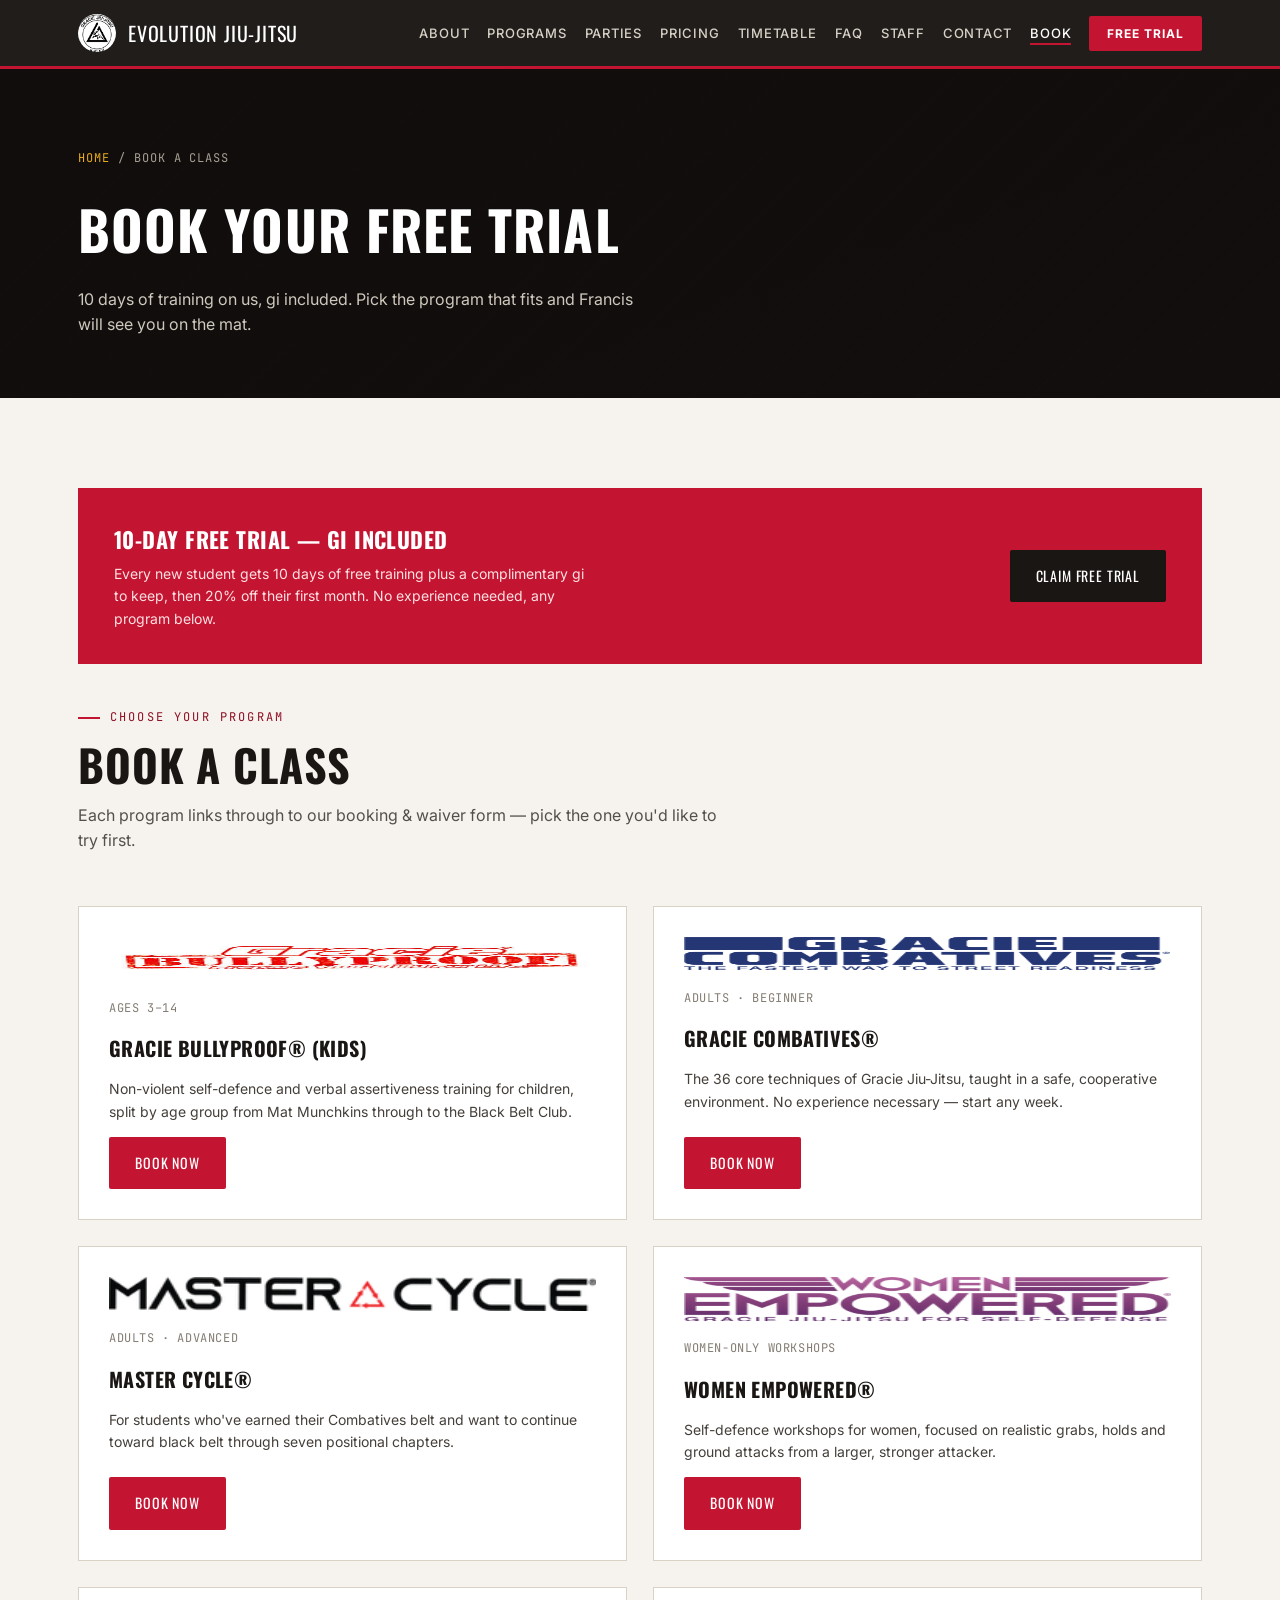
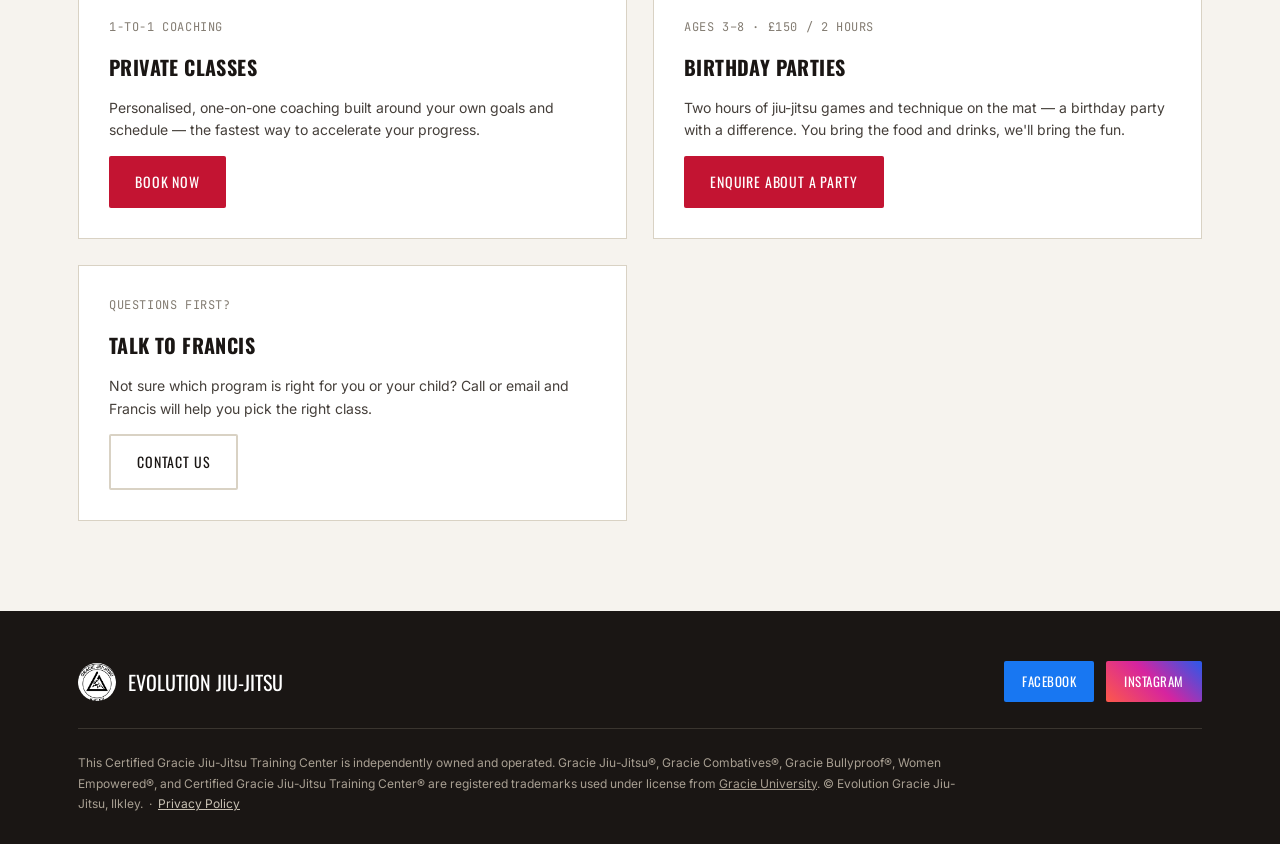
==== commit a22bca1e: "Revert "Updated styling" This reverts commit 5cb6e8387a9f442cb6c39a01970a5ea087bf30c8." ====
--- a/book.html
+++ b/book.html
@@ -58,7 +58,7 @@
 
 <header>
   <div class="nav">
-    <a href="index.html" class="brand"><img src="images/gracie-jiu-jitsu-ilkley-club-logo.png" alt="Gracie Jiu-Jitsu Ilkley club logo" class="brand-logo" width="38" height="38">EVOLUTION JIU-JITSU</a>
+    <a href="index.html" class="brand"><img src="images/gracie-jiu-jitsu-ilkley-club-logo.png" alt="Gracie Jiu-Jitsu Ilkley club logo" class="brand-logo">EVOLUTION JIU-JITSU</a>
     <nav>
       <ul id="navlinks">
         <li><a href="index.html#about">About</a></li>
@@ -162,7 +162,7 @@
 <footer>
   <div class="wrap">
     <div class="footer-top">
-      <div class="footer-brand"><img src="images/gracie-jiu-jitsu-ilkley-club-logo.png" alt="Gracie Jiu-Jitsu Ilkley club logo" class="brand-logo" width="38" height="38">EVOLUTION JIU-JITSU</div>
+      <div class="footer-brand"><img src="images/gracie-jiu-jitsu-ilkley-club-logo.png" alt="Gracie Jiu-Jitsu Ilkley club logo" class="brand-logo">EVOLUTION JIU-JITSU</div>
       <div class="footer-social">
         <a href="https://www.facebook.com/EvolutionGracieJiuJitsu/" target="_blank" rel="noopener" aria-label="Facebook" class="footer-social-btn fb">Facebook</a>
         <a href="https://www.instagram.com/evolutiongjj/" target="_blank" rel="noopener" aria-label="Instagram" class="footer-social-btn ig">Instagram</a>
--- a/styles.css
+++ b/styles.css
@@ -3,8 +3,9 @@
     --charcoal:#2e2a27;
     --paper:#f6f3ee;
     --paper-dim:#ece7de;
-    --gold:#c9a227;
-    --gold-deep:#a3810f;
+    --red:#c31432;
+    --red-deep:#8f0f24;
+    --gold:#e8ab1d;
     --white:#ffffff;
     --line:#d9d2c4;
     --shadow: 0 20px 40px -20px rgba(0,0,0,0.35);
@@ -30,11 +31,11 @@
     font-size:12px;
     letter-spacing:0.18em;
     text-transform:uppercase;
-    color:var(--charcoal);
+    color:var(--red-deep);
     display:flex;align-items:center;gap:10px;
     margin-bottom:14px;
   }
-  .eyebrow::before{content:"";width:22px;height:2px;background:var(--gold);display:inline-block;}
+  .eyebrow::before{content:"";width:22px;height:2px;background:var(--red);display:inline-block;}
 
   /* ---------- BELT STRIPE DIVIDER (signature element) ---------- */
   .belt{
@@ -45,7 +46,7 @@
     position:relative;
   }
   .belt-stripe{
-    width:34px;height:14px;background:var(--gold);margin-left:4px;
+    width:34px;height:14px;background:var(--red);margin-left:4px;
     border:1px solid rgba(255,255,255,0.15);
   }
   .belt-cap{flex:1;}
@@ -57,7 +58,7 @@
   header{
     position:sticky;top:0;z-index:100;
     background:rgba(26,22,20,0.97);
-    border-bottom:3px solid var(--gold);
+    border-bottom:3px solid var(--red);
   }
   .nav{
     display:flex;align-items:center;justify-content:space-between;
@@ -69,7 +70,7 @@
     font-size:20px;letter-spacing:0.04em;
   }
   .brand .mark{
-    width:34px;height:34px;background:var(--gold);
+    width:34px;height:34px;background:var(--red);
     display:flex;align-items:center;justify-content:center;
     font-weight:700;color:var(--white);font-family:var(--display);
     transform:rotate(-6deg);
@@ -85,15 +86,15 @@
   nav ul li a:hover{color:var(--white);}
   nav ul li a::after{
     content:"";position:absolute;left:0;bottom:0;height:2px;width:0;
-    background:var(--gold);transition:width .25s ease;
+    background:var(--red);transition:width .25s ease;
   }
   nav ul li a:hover::after{width:100%;}
   .nav-cta{
-    background:var(--gold);color:var(--ink)!important;
+    background:var(--red);color:var(--white)!important;
     padding:10px 18px;font-size:12px!important;font-weight:700!important;
     letter-spacing:0.08em;border-radius:2px;
   }
-  .nav-cta:hover{background:var(--gold-deep);}
+  .nav-cta:hover{background:var(--red-deep);}
   nav ul li a.active-link{color:var(--white);}
   nav ul li a.active-link::after{width:100%;}
   .burger{display:none;background:none;border:none;color:var(--white);font-size:26px;cursor:pointer;}
@@ -111,7 +112,7 @@
   .hero .wrap{display:grid;grid-template-columns:1.15fr 0.85fr;gap:50px;align-items:center;}
   .stamp{
     display:inline-flex;align-items:center;gap:10px;
-    border:2px solid var(--gold);color:var(--gold);
+    border:2px solid var(--red);color:var(--red);
     font-family:var(--display);font-size:13px;letter-spacing:0.12em;
     padding:6px 14px;transform:rotate(-2deg);margin-bottom:22px;
   }
@@ -119,7 +120,7 @@
     font-size:clamp(42px,6vw,74px);line-height:1.02;color:var(--white);
     margin-bottom:20px;
   }
-  .hero h1 span{color:var(--gold);}
+  .hero h1 span{color:var(--red);}
   .hero p.lede{
     font-size:18px;color:#cfc9bd;max-width:480px;margin-bottom:34px;
   }
@@ -129,19 +130,17 @@
     font-size:14px;letter-spacing:0.06em;text-transform:uppercase;
     border-radius:2px;
   }
-  .btn-primary{background:var(--ink);color:var(--white);}
-  .btn-primary:hover{background:var(--charcoal);}
-  .btn-invert{background:var(--white);color:var(--ink);}
-  .btn-invert:hover{background:var(--gold);color:var(--ink);}
+  .btn-primary{background:var(--red);color:var(--white);}
+  .btn-primary:hover{background:var(--red-deep);}
   .btn-ghost{border:2px solid #4a4441;color:var(--white);}
   .btn-ghost:hover{border-color:var(--white);}
   .hero-badge{
     background:var(--white);color:var(--ink);
-    padding:26px;border:3px solid var(--gold);
+    padding:26px;border:3px solid var(--red);
     box-shadow:var(--shadow);
     text-align:center;
   }
-  .hero-badge .num{font-family:var(--display);font-size:56px;color:var(--gold-deep);line-height:1;}
+  .hero-badge .num{font-family:var(--display);font-size:56px;color:var(--red);line-height:1;}
   .hero-badge .lbl{font-family:var(--mono);font-size:12px;letter-spacing:0.1em;text-transform:uppercase;margin-top:6px;}
   .hero-badge hr{border:none;border-top:1px solid var(--line);margin:18px 0;}
   .hero-badge p{font-size:13px;color:#5a5450;}
@@ -160,14 +159,14 @@
   .about-grid img{border:3px solid var(--ink);}
   .about-grid p{margin-bottom:16px;color:#453f3a;}
   .quote-block{
-    border-left:4px solid var(--gold);padding-left:20px;margin:26px 0;
+    border-left:4px solid var(--red);padding-left:20px;margin:26px 0;
     font-family:var(--display);font-size:19px;color:var(--ink);letter-spacing:0.01em;
   }
   .benefits{display:grid;grid-template-columns:repeat(6,1fr);gap:14px;margin-top:50px;}
   .benefit-card{
     background:var(--white);border:1px solid var(--line);padding:20px 14px;text-align:center;
   }
-  .benefit-card .n{font-family:var(--mono);font-size:11px;color:var(--gold-deep);margin-bottom:8px;}
+  .benefit-card .n{font-family:var(--mono);font-size:11px;color:var(--red-deep);margin-bottom:8px;}
   .benefit-card h4{font-size:14px;}
 
   /* ---------- PROGRAMS ---------- */
@@ -182,14 +181,14 @@
   .program-panel.active{display:block;}
   .program-layout{display:grid;grid-template-columns:1.1fr 0.9fr;gap:56px;}
   .program-layout h3{font-size:28px;margin-bottom:6px;}
-  .program-tagline{color:var(--charcoal);font-family:var(--mono);font-size:13px;text-transform:uppercase;letter-spacing:0.06em;margin-bottom:22px;display:block;}
+  .program-tagline{color:var(--red-deep);font-family:var(--mono);font-size:13px;text-transform:uppercase;letter-spacing:0.06em;margin-bottom:22px;display:block;}
   .program-layout p{color:#453f3a;margin-bottom:14px;}
   .rule-list{list-style:none;margin-top:20px;}
   .rule-list li{
     display:flex;gap:14px;padding:12px 0;border-top:1px solid var(--line);
     font-size:14px;color:#453f3a;
   }
-  .rule-list li .rn{font-family:var(--mono);color:var(--gold-deep);font-weight:600;flex-shrink:0;}
+  .rule-list li .rn{font-family:var(--mono);color:var(--red);font-weight:600;flex-shrink:0;}
   .age-grid{display:grid;gap:14px;}
   .age-card{
     background:var(--white);border:1px solid var(--line);padding:18px 20px;
@@ -198,13 +197,13 @@
   .age-card .age-name{font-family:var(--display);font-size:15px;letter-spacing:0.03em;}
   .age-card .age-range{font-family:var(--mono);font-size:12px;color:#847d73;margin-top:2px;}
   .stripes{display:flex;gap:4px;}
-  .stripe{width:16px;height:8px;background:var(--gold);border:1px solid var(--gold-deep);}
+  .stripe{width:16px;height:8px;background:var(--red);border:1px solid var(--red-deep);}
   .stripe.off{background:transparent;border-color:var(--line);}
   .step-list{display:grid;gap:16px;margin-top:10px;}
   .step{
     display:flex;gap:16px;background:var(--white);border:1px solid var(--line);padding:18px 20px;
   }
-  .step .sn{font-family:var(--display);font-size:22px;color:var(--gold-deep);flex-shrink:0;width:34px;}
+  .step .sn{font-family:var(--display);font-size:22px;color:var(--red);flex-shrink:0;width:34px;}
   .step h4{font-size:14px;margin-bottom:4px;}
   .step p{font-size:14px;margin:0;color:#544f4a;}
   .chapter-tags{display:flex;flex-wrap:wrap;gap:8px;margin-top:16px;}
@@ -214,7 +213,7 @@
   }
   .benefit-list{list-style:none;margin-top:18px;}
   .benefit-list li{padding:9px 0;border-top:1px solid var(--line);font-size:14px;color:#453f3a;display:flex;gap:10px;}
-  .benefit-list li::before{content:"✓";color:var(--gold-deep);font-weight:700;}
+  .benefit-list li::before{content:"✓";color:var(--red);font-weight:700;}
 
   /* ---------- TIMETABLE ---------- */
   .tt-legend{display:flex;flex-wrap:wrap;gap:18px;margin-bottom:24px;font-family:var(--mono);font-size:12px;color:#544f4a;align-items:center;}
@@ -229,7 +228,7 @@
   .tt-table tr:last-child td{border-bottom:none;}
   .tt-class{
     font-family:var(--display);color:var(--ink);font-size:14px;letter-spacing:0.02em;
-    border-left:4px solid var(--gold);white-space:nowrap;background:var(--paper-dim);
+    border-left:4px solid var(--red);white-space:nowrap;background:var(--paper-dim);
   }
   .tt-class span{display:block;font-family:var(--mono);font-size:11px;color:#847d73;text-transform:none;letter-spacing:0.03em;margin-top:2px;}
   .tt-table td.time{font-family:var(--mono);color:#453f3a;white-space:nowrap;}
@@ -245,7 +244,7 @@
     font-family:var(--display);font-size:17px;color:var(--ink);cursor:pointer;
     display:flex;justify-content:space-between;align-items:center;gap:20px;
   }
-  .faq-q .plus{color:var(--gold-deep);font-size:22px;font-family:var(--body);transition:transform .2s ease;flex-shrink:0;}
+  .faq-q .plus{color:var(--red);font-size:22px;font-family:var(--body);transition:transform .2s ease;flex-shrink:0;}
   .faq-item.open .plus{transform:rotate(45deg);}
   .faq-a{max-height:0;overflow:hidden;transition:max-height .3s ease;}
   .faq-a p{padding:0 0 20px;color:#453f3a;font-size:15px;max-width:720px;}
@@ -268,7 +267,7 @@
   .staff-mono.staff-mono-alt{
     background:
       repeating-linear-gradient(135deg, rgba(255,255,255,0.03) 0 2px, transparent 2px 34px),
-      linear-gradient(160deg,#2e2a27,#141414);
+      linear-gradient(160deg,#8f0f24,#5c0a17);
   }
   .staff-mono-stripes{
     position:absolute;bottom:22px;left:0;right:0;
@@ -278,25 +277,25 @@
   .staff-body{padding:24px;}
   .staff-body .belt-tag{
     font-family:var(--mono);font-size:11px;letter-spacing:0.08em;text-transform:uppercase;
-    color:var(--charcoal);margin-bottom:8px;display:block;
+    color:var(--red-deep);margin-bottom:8px;display:block;
   }
   .staff-body h3{font-size:20px;margin-bottom:10px;}
   .staff-body p{font-size:14px;color:#453f3a;}
 
   /* ---------- CONTACT ---------- */
   .contact-grid{display:grid;grid-template-columns:1fr 1fr;gap:60px;}
-  .contact-card{background:var(--charcoal);color:var(--white);padding:36px;border-top:4px solid var(--gold);}
+  .contact-card{background:var(--charcoal);color:var(--white);padding:36px;border-top:4px solid var(--red);}
   .contact-row{display:flex;gap:14px;padding:14px 0;border-bottom:1px solid #48423e;font-size:15px;}
   .contact-row:last-child{border-bottom:none;}
   .contact-row .lbl{font-family:var(--mono);font-size:11px;text-transform:uppercase;color:#a89f92;width:90px;flex-shrink:0;letter-spacing:0.06em;}
-  .map-embed{border-top:4px solid var(--gold);overflow:hidden;min-height:320px;background:#1a1614;}
+  .map-embed{border-top:4px solid var(--red);overflow:hidden;min-height:320px;background:#1a1614;}
   .map-embed iframe{width:100%;height:100%;min-height:320px;border:0;display:block;}
   .distance-strip{margin-top:44px;padding-top:32px;border-top:1px solid #3a352f;}
   .distance-label{color:#a89f92;margin-bottom:16px;font-size:13px;font-family:var(--mono);text-transform:uppercase;letter-spacing:0.06em;}
   .distance-grid{display:grid;grid-template-columns:repeat(4,1fr);gap:0 24px;}
   .distance-item{padding:11px 0;border-bottom:1px solid var(--line);font-size:14px;}
   .distance-item b{color:var(--ink);}
-  .distance-item span{font-family:var(--mono);font-size:12px;color:var(--gold);display:block;margin-top:2px;}
+  .distance-item span{font-family:var(--mono);font-size:12px;color:var(--red-deep);display:block;margin-top:2px;}
 
   footer{background:var(--ink);color:#a89f92;padding:50px 0 30px;}
   .footer-top{display:flex;justify-content:space-between;align-items:center;flex-wrap:wrap;gap:20px;padding-bottom:26px;border-bottom:1px solid #3a352f;margin-bottom:24px;}
@@ -418,10 +417,10 @@
     background:var(--white);border:1px solid var(--line);padding:30px 26px;
     display:flex;flex-direction:column;
   }
-  .price-card.featured{border-color:var(--gold);box-shadow:var(--shadow);position:relative;}
+  .price-card.featured{border-color:var(--red);box-shadow:var(--shadow);position:relative;}
   .price-card.featured::before{
     content:"Most Popular";position:absolute;top:-13px;left:26px;
-    background:var(--gold);color:var(--ink);font-family:var(--mono);font-size:10px;
+    background:var(--red);color:var(--white);font-family:var(--mono);font-size:10px;
     letter-spacing:0.08em;text-transform:uppercase;padding:4px 10px;
   }
   .price-card h3{font-size:19px;margin-bottom:4px;}
@@ -431,7 +430,7 @@
   .price-tier .tier-name{font-size:13px;color:#453f3a;}
   .price-tier .tier-amount{font-family:var(--display);font-size:22px;color:var(--ink);white-space:nowrap;}
   .price-tier .tier-amount span{font-family:var(--mono);font-size:11px;color:#847d73;text-transform:none;}
-  .price-perk{font-family:var(--mono);font-size:11px;color:var(--charcoal);text-transform:uppercase;letter-spacing:0.03em;margin:-8px 0 18px;}
+  .price-perk{font-family:var(--mono);font-size:11px;color:var(--red-deep);text-transform:uppercase;letter-spacing:0.03em;margin:-8px 0 18px;}
   .price-card .btn{margin-top:auto;text-align:center;}
   .price-note{margin-top:22px;font-family:var(--mono);font-size:12px;color:#847d73;text-align:center;}
 
@@ -462,14 +461,14 @@
   .book-card .book-meta{font-family:var(--mono);font-size:12px;color:#847d73;text-transform:uppercase;letter-spacing:0.05em;}
   .book-card .btn{align-self:flex-start;}
   .trial-banner{
-    background:var(--ink);color:var(--white);padding:34px 36px;
+    background:var(--red);color:var(--white);padding:34px 36px;
     display:flex;justify-content:space-between;align-items:center;gap:24px;flex-wrap:wrap;
     margin-bottom:44px;
   }
   .trial-banner h3{color:var(--white);font-size:22px;margin-bottom:6px;}
-  .trial-banner p{color:#cfc9bd;font-size:14px;margin:0;max-width:480px;}
-  .trial-banner .btn{background:var(--white);color:var(--ink);}
-  .trial-banner .btn:hover{background:var(--gold);color:var(--ink);}
+  .trial-banner p{color:#ffe1e1;font-size:14px;margin:0;max-width:480px;}
+  .trial-banner .btn{background:var(--ink);color:var(--white);}
+  .trial-banner .btn:hover{background:#000;}
 
   /* ---------- PRIVACY PAGE ---------- */
   .prose{max-width:720px;}
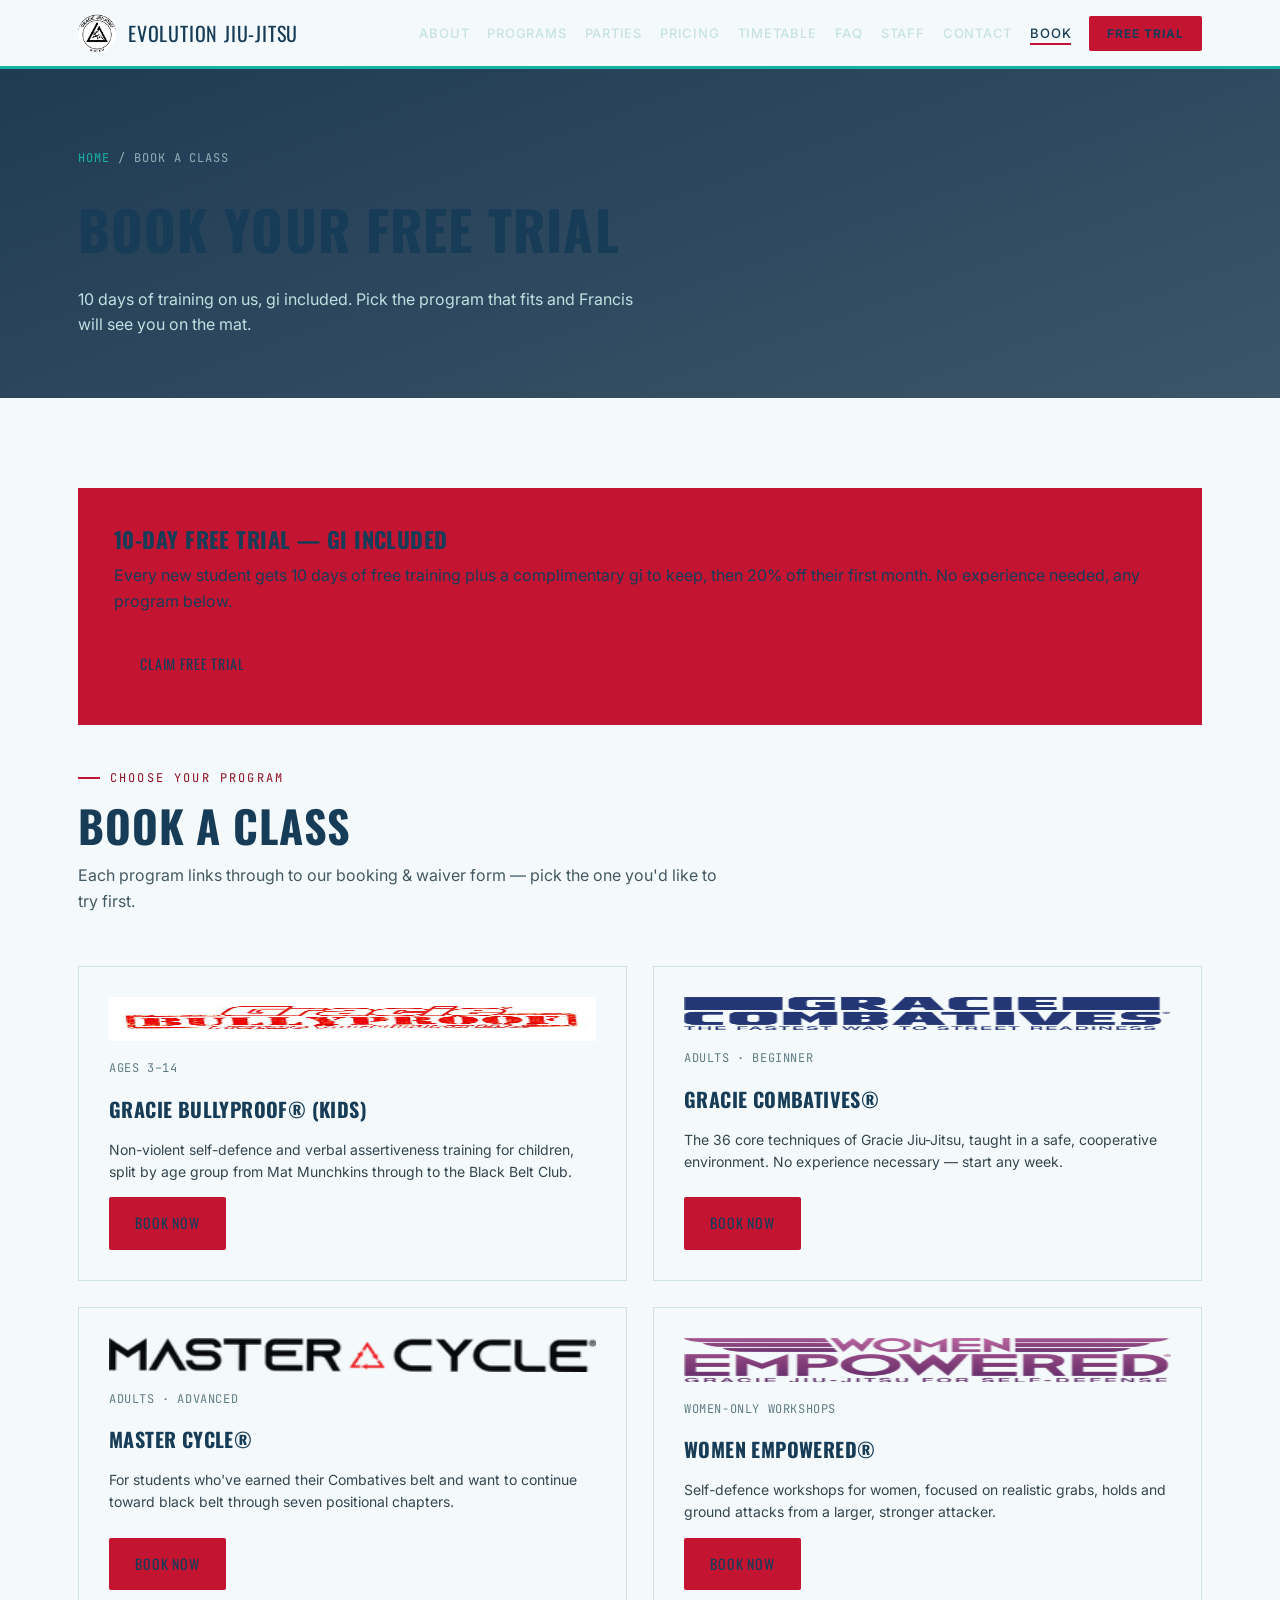
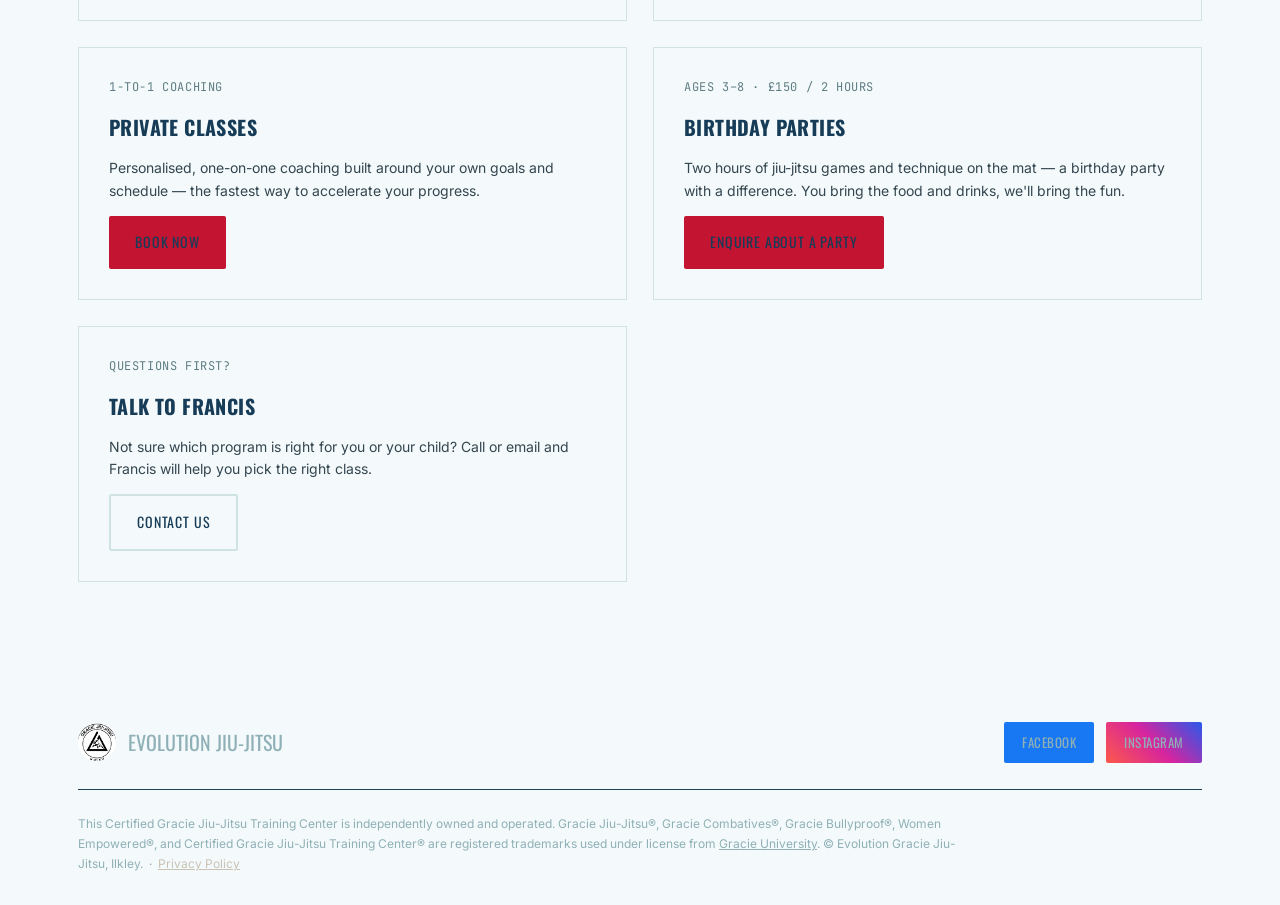
==== commit b13818ad: "improved styling, moving away from black and red" ====
--- a/book.html
+++ b/book.html
@@ -184,7 +184,7 @@
       navlinks.style.top = '64px';
       navlinks.style.right = '0';
       navlinks.style.left = '0';
-      navlinks.style.background = 'rgba(26,22,20,0.98)';
+      navlinks.style.background = 'rgba(13,43,69,0.98)';
       navlinks.style.padding = '20px 28px';
       navlinks.style.gap = '18px';
     });
--- a/styles.css
+++ b/styles.css
@@ -1,4 +1,5 @@
   :root{
+<<<<<<< Updated upstream
     --ink:#1a1614;
     --charcoal:#2e2a27;
     --paper:#f6f3ee;
@@ -6,8 +7,16 @@
     --red:#c31432;
     --red-deep:#8f0f24;
     --gold:#e8ab1d;
+=======
+    --ink:#0d2b45;
+    --charcoal:#163c58;
+    --paper:#f4fafb;
+    --paper-dim:#e4f3f2;
+    --gold:#16b3a3;
+    --gold-deep:#0e8f83;
+>>>>>>> Stashed changes
     --white:#ffffff;
-    --line:#d9d2c4;
+    --line:#cfe3e2;
     --shadow: 0 20px 40px -20px rgba(0,0,0,0.35);
     --display: "Oswald", sans-serif;
     --body: "Inter", sans-serif;
@@ -57,8 +66,13 @@
   /* ---------- HEADER / NAV ---------- */
   header{
     position:sticky;top:0;z-index:100;
+<<<<<<< Updated upstream
     background:rgba(26,22,20,0.97);
     border-bottom:3px solid var(--red);
+=======
+    background:rgba(13,43,69,0.97);
+    border-bottom:3px solid var(--gold);
+>>>>>>> Stashed changes
   }
   .nav{
     display:flex;align-items:center;justify-content:space-between;
@@ -79,7 +93,7 @@
   .brand-logo{width:38px;height:38px;border-radius:50%;flex-shrink:0;}
   nav ul{display:flex;gap:18px;list-style:none;flex-wrap:wrap;justify-content:flex-end;row-gap:10px;}
   nav ul li a{
-    color:#d8d2c6;font-size:13px;letter-spacing:0.06em;
+    color:#c7e2e2;font-size:13px;letter-spacing:0.06em;
     text-transform:uppercase;font-weight:500;
     position:relative;padding-bottom:4px;
   }
@@ -103,7 +117,7 @@
   .hero{
     position:relative;
     background:
-      linear-gradient(160deg, rgba(15,12,11,0.88), rgba(15,12,11,0.72)),
+      linear-gradient(160deg, rgba(13,43,69,0.88), rgba(13,43,69,0.72)),
       repeating-linear-gradient(135deg, rgba(255,255,255,0.02) 0 2px, transparent 2px 40px);
     background-color:var(--ink);
     color:var(--white);
@@ -122,7 +136,7 @@
   }
   .hero h1 span{color:var(--red);}
   .hero p.lede{
-    font-size:18px;color:#cfc9bd;max-width:480px;margin-bottom:34px;
+    font-size:18px;color:#bfe0e0;max-width:480px;margin-bottom:34px;
   }
   .btn-row{display:flex;gap:16px;flex-wrap:wrap;}
   .btn{
@@ -143,21 +157,21 @@
   .hero-badge .num{font-family:var(--display);font-size:56px;color:var(--red);line-height:1;}
   .hero-badge .lbl{font-family:var(--mono);font-size:12px;letter-spacing:0.1em;text-transform:uppercase;margin-top:6px;}
   .hero-badge hr{border:none;border-top:1px solid var(--line);margin:18px 0;}
-  .hero-badge p{font-size:13px;color:#5a5450;}
+  .hero-badge p{font-size:13px;color:#446069;}
 
   /* ---------- SECTION SHELL ---------- */
   section{padding:90px 0;}
   .section-head{max-width:640px;margin-bottom:52px;}
   .section-head h2{font-size:clamp(30px,4vw,44px);line-height:1.08;}
-  .section-head p{color:#544f4a;font-size:16px;margin-top:14px;}
-  .bg-dark{background:var(--ink);color:#e6e1d7;}
+  .section-head p{color:#435963;font-size:16px;margin-top:14px;}
+  .bg-dark{background:var(--ink);color:#dbf0ee;}
   .bg-dark h2,.bg-dark h3,.bg-dark h4{color:var(--white);}
   .bg-tint{background:var(--paper-dim);}
 
   /* ---------- ABOUT ---------- */
   .about-grid{display:grid;grid-template-columns:0.9fr 1.1fr;gap:60px;align-items:start;}
   .about-grid img{border:3px solid var(--ink);}
-  .about-grid p{margin-bottom:16px;color:#453f3a;}
+  .about-grid p{margin-bottom:16px;color:#33454f;}
   .quote-block{
     border-left:4px solid var(--red);padding-left:20px;margin:26px 0;
     font-family:var(--display);font-size:19px;color:var(--ink);letter-spacing:0.01em;
@@ -174,19 +188,24 @@
   .program-tab{
     font-family:var(--mono);font-size:12px;letter-spacing:0.05em;text-transform:uppercase;
     padding:9px 16px;border:1px solid var(--line);cursor:pointer;background:var(--white);
-    color:#544f4a;
+    color:#435963;
   }
   .program-tab.active{background:var(--ink);color:var(--white);border-color:var(--ink);}
   .program-panel{display:none;}
   .program-panel.active{display:block;}
   .program-layout{display:grid;grid-template-columns:1.1fr 0.9fr;gap:56px;}
   .program-layout h3{font-size:28px;margin-bottom:6px;}
+<<<<<<< Updated upstream
   .program-tagline{color:var(--red-deep);font-family:var(--mono);font-size:13px;text-transform:uppercase;letter-spacing:0.06em;margin-bottom:22px;display:block;}
   .program-layout p{color:#453f3a;margin-bottom:14px;}
+=======
+  .program-tagline{color:var(--charcoal);font-family:var(--mono);font-size:13px;text-transform:uppercase;letter-spacing:0.06em;margin-bottom:22px;display:block;}
+  .program-layout p{color:#33454f;margin-bottom:14px;}
+>>>>>>> Stashed changes
   .rule-list{list-style:none;margin-top:20px;}
   .rule-list li{
     display:flex;gap:14px;padding:12px 0;border-top:1px solid var(--line);
-    font-size:14px;color:#453f3a;
+    font-size:14px;color:#33454f;
   }
   .rule-list li .rn{font-family:var(--mono);color:var(--red);font-weight:600;flex-shrink:0;}
   .age-grid{display:grid;gap:14px;}
@@ -195,7 +214,7 @@
     display:flex;justify-content:space-between;align-items:center;gap:12px;
   }
   .age-card .age-name{font-family:var(--display);font-size:15px;letter-spacing:0.03em;}
-  .age-card .age-range{font-family:var(--mono);font-size:12px;color:#847d73;margin-top:2px;}
+  .age-card .age-range{font-family:var(--mono);font-size:12px;color:#5f7d84;margin-top:2px;}
   .stripes{display:flex;gap:4px;}
   .stripe{width:16px;height:8px;background:var(--red);border:1px solid var(--red-deep);}
   .stripe.off{background:transparent;border-color:var(--line);}
@@ -205,18 +224,23 @@
   }
   .step .sn{font-family:var(--display);font-size:22px;color:var(--red);flex-shrink:0;width:34px;}
   .step h4{font-size:14px;margin-bottom:4px;}
-  .step p{font-size:14px;margin:0;color:#544f4a;}
+  .step p{font-size:14px;margin:0;color:#435963;}
   .chapter-tags{display:flex;flex-wrap:wrap;gap:8px;margin-top:16px;}
   .chapter-tag{
     font-family:var(--mono);font-size:11px;text-transform:uppercase;letter-spacing:0.05em;
-    border:1px solid var(--line);padding:6px 12px;background:var(--white);color:#544f4a;
+    border:1px solid var(--line);padding:6px 12px;background:var(--white);color:#435963;
   }
   .benefit-list{list-style:none;margin-top:18px;}
+<<<<<<< Updated upstream
   .benefit-list li{padding:9px 0;border-top:1px solid var(--line);font-size:14px;color:#453f3a;display:flex;gap:10px;}
   .benefit-list li::before{content:"✓";color:var(--red);font-weight:700;}
+=======
+  .benefit-list li{padding:9px 0;border-top:1px solid var(--line);font-size:14px;color:#33454f;display:flex;gap:10px;}
+  .benefit-list li::before{content:"✓";color:var(--gold-deep);font-weight:700;}
+>>>>>>> Stashed changes
 
   /* ---------- TIMETABLE ---------- */
-  .tt-legend{display:flex;flex-wrap:wrap;gap:18px;margin-bottom:24px;font-family:var(--mono);font-size:12px;color:#544f4a;align-items:center;}
+  .tt-legend{display:flex;flex-wrap:wrap;gap:18px;margin-bottom:24px;font-family:var(--mono);font-size:12px;color:#435963;align-items:center;}
   .tt-dot{width:10px;height:10px;border-radius:50%;display:inline-block;margin-right:2px;}
   .tt-scroll{overflow-x:auto;border:1px solid var(--line);}
   .tt-table{width:100%;min-width:760px;border-collapse:collapse;background:var(--white);}
@@ -230,11 +254,11 @@
     font-family:var(--display);color:var(--ink);font-size:14px;letter-spacing:0.02em;
     border-left:4px solid var(--red);white-space:nowrap;background:var(--paper-dim);
   }
-  .tt-class span{display:block;font-family:var(--mono);font-size:11px;color:#847d73;text-transform:none;letter-spacing:0.03em;margin-top:2px;}
-  .tt-table td.time{font-family:var(--mono);color:#453f3a;white-space:nowrap;}
-  .tt-sub{display:block;font-family:var(--mono);font-size:10px;color:#847d73;margin-top:3px;}
+  .tt-class span{display:block;font-family:var(--mono);font-size:11px;color:#5f7d84;text-transform:none;letter-spacing:0.03em;margin-top:2px;}
+  .tt-table td.time{font-family:var(--mono);color:#33454f;white-space:nowrap;}
+  .tt-sub{display:block;font-family:var(--mono);font-size:10px;color:#5f7d84;margin-top:3px;}
   .tt-note{
-    margin-top:20px;font-size:13px;color:#847d73;font-family:var(--mono);
+    margin-top:20px;font-size:13px;color:#5f7d84;font-family:var(--mono);
   }
 
   /* ---------- FAQ ---------- */
@@ -247,7 +271,7 @@
   .faq-q .plus{color:var(--red);font-size:22px;font-family:var(--body);transition:transform .2s ease;flex-shrink:0;}
   .faq-item.open .plus{transform:rotate(45deg);}
   .faq-a{max-height:0;overflow:hidden;transition:max-height .3s ease;}
-  .faq-a p{padding:0 0 20px;color:#453f3a;font-size:15px;max-width:720px;}
+  .faq-a p{padding:0 0 20px;color:#33454f;font-size:15px;max-width:720px;}
 
   /* ---------- STAFF ---------- */
   .staff-grid{display:grid;grid-template-columns:repeat(2,1fr);gap:34px;}
@@ -258,7 +282,7 @@
     position:relative;display:flex;align-items:center;justify-content:center;
     background:
       repeating-linear-gradient(135deg, rgba(255,255,255,0.03) 0 2px, transparent 2px 34px),
-      linear-gradient(160deg,#1a1614,#2e2a27);
+      linear-gradient(160deg,#0d2b45,#163c58);
   }
   .staff-mono span{
     font-family:var(--display);font-size:88px;color:rgba(255,255,255,0.92);
@@ -267,7 +291,11 @@
   .staff-mono.staff-mono-alt{
     background:
       repeating-linear-gradient(135deg, rgba(255,255,255,0.03) 0 2px, transparent 2px 34px),
+<<<<<<< Updated upstream
       linear-gradient(160deg,#8f0f24,#5c0a17);
+=======
+      linear-gradient(160deg,#163c58,#0a2138);
+>>>>>>> Stashed changes
   }
   .staff-mono-stripes{
     position:absolute;bottom:22px;left:0;right:0;
@@ -280,25 +308,33 @@
     color:var(--red-deep);margin-bottom:8px;display:block;
   }
   .staff-body h3{font-size:20px;margin-bottom:10px;}
-  .staff-body p{font-size:14px;color:#453f3a;}
+  .staff-body p{font-size:14px;color:#33454f;}
 
   /* ---------- CONTACT ---------- */
   .contact-grid{display:grid;grid-template-columns:1fr 1fr;gap:60px;}
+<<<<<<< Updated upstream
   .contact-card{background:var(--charcoal);color:var(--white);padding:36px;border-top:4px solid var(--red);}
   .contact-row{display:flex;gap:14px;padding:14px 0;border-bottom:1px solid #48423e;font-size:15px;}
   .contact-row:last-child{border-bottom:none;}
   .contact-row .lbl{font-family:var(--mono);font-size:11px;text-transform:uppercase;color:#a89f92;width:90px;flex-shrink:0;letter-spacing:0.06em;}
   .map-embed{border-top:4px solid var(--red);overflow:hidden;min-height:320px;background:#1a1614;}
+=======
+  .contact-card{background:var(--charcoal);color:var(--white);padding:36px;border-top:4px solid var(--gold);}
+  .contact-row{display:flex;gap:14px;padding:14px 0;border-bottom:1px solid #2f5064;font-size:15px;}
+  .contact-row:last-child{border-bottom:none;}
+  .contact-row .lbl{font-family:var(--mono);font-size:11px;text-transform:uppercase;color:#8fb0b6;width:90px;flex-shrink:0;letter-spacing:0.06em;}
+  .map-embed{border-top:4px solid var(--gold);overflow:hidden;min-height:320px;background:#0d2b45;}
+>>>>>>> Stashed changes
   .map-embed iframe{width:100%;height:100%;min-height:320px;border:0;display:block;}
-  .distance-strip{margin-top:44px;padding-top:32px;border-top:1px solid #3a352f;}
-  .distance-label{color:#a89f92;margin-bottom:16px;font-size:13px;font-family:var(--mono);text-transform:uppercase;letter-spacing:0.06em;}
+  .distance-strip{margin-top:44px;padding-top:32px;border-top:1px solid #1f4257;}
+  .distance-label{color:#8fb0b6;margin-bottom:16px;font-size:13px;font-family:var(--mono);text-transform:uppercase;letter-spacing:0.06em;}
   .distance-grid{display:grid;grid-template-columns:repeat(4,1fr);gap:0 24px;}
   .distance-item{padding:11px 0;border-bottom:1px solid var(--line);font-size:14px;}
   .distance-item b{color:var(--ink);}
   .distance-item span{font-family:var(--mono);font-size:12px;color:var(--red-deep);display:block;margin-top:2px;}
 
-  footer{background:var(--ink);color:#a89f92;padding:50px 0 30px;}
-  .footer-top{display:flex;justify-content:space-between;align-items:center;flex-wrap:wrap;gap:20px;padding-bottom:26px;border-bottom:1px solid #3a352f;margin-bottom:24px;}
+  footer{background:var(--ink);color:#8fb0b6;padding:50px 0 30px;}
+  .footer-top{display:flex;justify-content:space-between;align-items:center;flex-wrap:wrap;gap:20px;padding-bottom:26px;border-bottom:1px solid #1f4257;margin-bottom:24px;}
   .footer-brand{font-family:var(--display);color:var(--white);font-size:20px;display:flex;align-items:center;gap:12px;}
   .footer-social{display:flex;gap:12px;flex-wrap:wrap;}
   .footer-social-btn{
@@ -336,7 +372,7 @@
   .trust-row{display:flex;align-items:center;justify-content:center;gap:44px;flex-wrap:wrap;}
   .trust-row img{height:34px;width:auto;object-fit:contain;filter:grayscale(0.15);}
   .trust-row .badge-img{height:56px;width:56px;}
-  .trust-label{font-family:var(--mono);font-size:11px;letter-spacing:0.1em;text-transform:uppercase;color:#847d73;margin-right:6px;}
+  .trust-label{font-family:var(--mono);font-size:11px;letter-spacing:0.1em;text-transform:uppercase;color:#5f7d84;margin-right:6px;}
 
   /* ---------- ABOUT IMAGE + LINEAGE ---------- */
   .about-grid img.club{border:3px solid var(--ink);width:100%;height:auto;object-fit:cover;}
@@ -345,7 +381,7 @@
     background:var(--white);border:1px solid var(--line);padding:16px;
   }
   .lineage img{width:64px;height:78px;object-fit:cover;border:2px solid var(--ink);flex-shrink:0;}
-  .lineage p{margin:0;font-size:13px;color:#544f4a;}
+  .lineage p{margin:0;font-size:13px;color:#435963;}
   .lineage b{color:var(--ink);font-family:var(--display);font-size:13px;letter-spacing:0.03em;text-transform:uppercase;display:block;margin-bottom:3px;}
 
   /* ---------- PROGRAM LOGOS ---------- */
@@ -357,9 +393,9 @@
   .party-photo{width:100%;height:100%;object-fit:cover;border:3px solid var(--ink);max-height:420px;}
   .party-facts{display:grid;grid-template-columns:1fr 1fr;gap:14px;margin-bottom:26px;}
   .party-fact{background:var(--white);border:1px solid var(--line);padding:16px 18px;}
-  .pf-label{display:block;font-family:var(--mono);font-size:11px;text-transform:uppercase;letter-spacing:0.06em;color:#847d73;margin-bottom:6px;}
+  .pf-label{display:block;font-family:var(--mono);font-size:11px;text-transform:uppercase;letter-spacing:0.06em;color:#5f7d84;margin-bottom:6px;}
   .pf-value{font-family:var(--display);font-size:16px;color:var(--ink);letter-spacing:0.01em;}
-  .pf-value span{font-family:var(--mono);font-size:11px;color:#847d73;text-transform:none;}
+  .pf-value span{font-family:var(--mono);font-size:11px;color:#5f7d84;text-transform:none;}
 
   /* ---------- REVIEWS ---------- */
   .rating-banner{
@@ -368,19 +404,19 @@
   }
   .rating-stars{color:var(--gold);font-size:26px;letter-spacing:4px;}
   .rating-figure{font-family:var(--display);font-size:34px;color:var(--ink);}
-  .rating-figure span{font-family:var(--mono);font-size:13px;color:#847d73;text-transform:none;}
-  .rating-count{font-family:var(--mono);font-size:13px;color:#847d73;margin-bottom:14px;}
+  .rating-figure span{font-family:var(--mono);font-size:13px;color:#5f7d84;text-transform:none;}
+  .rating-count{font-family:var(--mono);font-size:13px;color:#5f7d84;margin-bottom:14px;}
   .review-grid{display:grid;grid-template-columns:repeat(2,1fr);gap:22px;margin-bottom:44px;}
   .review-card{background:var(--white);border:1px solid var(--line);padding:24px;}
   .review-stars{color:var(--gold);font-size:14px;letter-spacing:2px;margin-bottom:12px;}
-  .review-card p{font-size:14px;color:#453f3a;margin-bottom:14px;}
-  .review-source{font-family:var(--mono);font-size:11px;color:#847d73;text-transform:uppercase;letter-spacing:0.05em;}
+  .review-card p{font-size:14px;color:#33454f;margin-bottom:14px;}
+  .review-source{font-family:var(--mono);font-size:11px;color:#5f7d84;text-transform:uppercase;letter-spacing:0.05em;}
   .review-cta{
     background:var(--ink);color:var(--white);padding:32px 36px;
     display:flex;justify-content:space-between;align-items:center;gap:24px;flex-wrap:wrap;
   }
   .review-cta h3{color:var(--white);font-size:19px;margin-bottom:6px;}
-  .review-cta p{color:#cfc9bd;font-size:14px;margin:0;max-width:440px;}
+  .review-cta p{color:#bfe0e0;font-size:14px;margin:0;max-width:440px;}
 
   /* ---------- FOLLOW US / SOCIAL ---------- */
   .follow-grid{display:grid;grid-template-columns:1.2fr 1fr;gap:28px;align-items:stretch;}
@@ -393,11 +429,11 @@
   .follow-icon.fb{background:#1877F2;}
   .follow-icon.ig{background:radial-gradient(circle at 30% 110%, #fdf497 0%, #fdf497 5%, #fd5949 45%,#d6249f 60%,#285AEB 90%);}
   .follow-card-head h3{font-size:17px;margin-bottom:2px;}
-  .follow-card-head span{font-family:var(--mono);font-size:12px;color:#847d73;}
+  .follow-card-head span{font-family:var(--mono);font-size:12px;color:#5f7d84;}
   .follow-embed{flex-grow:1;min-height:380px;background:var(--paper-dim);}
   .follow-embed iframe{width:100%;height:100%;min-height:380px;border:0;display:block;}
   .follow-ig-body{padding:28px 24px;flex-grow:1;display:flex;flex-direction:column;justify-content:center;align-items:flex-start;gap:14px;}
-  .follow-ig-body p{font-size:14px;color:#453f3a;}
+  .follow-ig-body p{font-size:14px;color:#33454f;}
   .follow-bar{
     display:flex;justify-content:center;gap:16px;margin-top:36px;flex-wrap:wrap;
   }
@@ -424,15 +460,20 @@
     letter-spacing:0.08em;text-transform:uppercase;padding:4px 10px;
   }
   .price-card h3{font-size:19px;margin-bottom:4px;}
-  .price-card .price-sub{font-family:var(--mono);font-size:12px;color:#847d73;margin-bottom:20px;text-transform:uppercase;letter-spacing:0.04em;}
+  .price-card .price-sub{font-family:var(--mono);font-size:12px;color:#5f7d84;margin-bottom:20px;text-transform:uppercase;letter-spacing:0.04em;}
   .price-tier{border-top:1px solid var(--line);padding:16px 0;display:flex;justify-content:space-between;align-items:baseline;gap:10px;}
   .price-tier:last-of-type{border-bottom:1px solid var(--line);margin-bottom:20px;}
-  .price-tier .tier-name{font-size:13px;color:#453f3a;}
+  .price-tier .tier-name{font-size:13px;color:#33454f;}
   .price-tier .tier-amount{font-family:var(--display);font-size:22px;color:var(--ink);white-space:nowrap;}
+<<<<<<< Updated upstream
   .price-tier .tier-amount span{font-family:var(--mono);font-size:11px;color:#847d73;text-transform:none;}
   .price-perk{font-family:var(--mono);font-size:11px;color:var(--red-deep);text-transform:uppercase;letter-spacing:0.03em;margin:-8px 0 18px;}
+=======
+  .price-tier .tier-amount span{font-family:var(--mono);font-size:11px;color:#5f7d84;text-transform:none;}
+  .price-perk{font-family:var(--mono);font-size:11px;color:var(--charcoal);text-transform:uppercase;letter-spacing:0.03em;margin:-8px 0 18px;}
+>>>>>>> Stashed changes
   .price-card .btn{margin-top:auto;text-align:center;}
-  .price-note{margin-top:22px;font-family:var(--mono);font-size:12px;color:#847d73;text-align:center;}
+  .price-note{margin-top:22px;font-family:var(--mono);font-size:12px;color:#5f7d84;text-align:center;}
 
   /* ---------- 4-COL STAFF ---------- */
   .staff-grid.staff-grid-4{grid-template-columns:repeat(4,1fr);gap:24px;}
@@ -444,11 +485,11 @@
   /* ---------- BOOK PAGE ---------- */
   .page-hero{
     background:var(--ink);color:var(--white);padding:80px 0 60px;
-    background-image: linear-gradient(160deg, rgba(15,12,11,0.92), rgba(15,12,11,0.8)), repeating-linear-gradient(135deg, rgba(255,255,255,0.02) 0 2px, transparent 2px 40px);
+    background-image: linear-gradient(160deg, rgba(13,43,69,0.92), rgba(13,43,69,0.8)), repeating-linear-gradient(135deg, rgba(255,255,255,0.02) 0 2px, transparent 2px 40px);
   }
   .page-hero h1{color:var(--white);font-size:clamp(34px,5vw,54px);margin-bottom:14px;}
-  .page-hero p{color:#cfc9bd;font-size:16px;max-width:560px;}
-  .breadcrumb{font-family:var(--mono);font-size:12px;color:#a89f92;text-transform:uppercase;letter-spacing:0.08em;margin-bottom:18px;}
+  .page-hero p{color:#bfe0e0;font-size:16px;max-width:560px;}
+  .breadcrumb{font-family:var(--mono);font-size:12px;color:#8fb0b6;text-transform:uppercase;letter-spacing:0.08em;margin-bottom:18px;}
   .breadcrumb a{color:var(--gold);}
   .book-grid{display:grid;grid-template-columns:repeat(2,1fr);gap:26px;}
   .book-card{
@@ -457,8 +498,8 @@
   }
   .book-card img.program-logo{margin-bottom:4px;}
   .book-card h3{font-size:20px;}
-  .book-card p{font-size:14px;color:#453f3a;flex-grow:1;}
-  .book-card .book-meta{font-family:var(--mono);font-size:12px;color:#847d73;text-transform:uppercase;letter-spacing:0.05em;}
+  .book-card p{font-size:14px;color:#33454f;flex-grow:1;}
+  .book-card .book-meta{font-family:var(--mono);font-size:12px;color:#5f7d84;text-transform:uppercase;letter-spacing:0.05em;}
   .book-card .btn{align-self:flex-start;}
   .trial-banner{
     background:var(--red);color:var(--white);padding:34px 36px;
@@ -466,18 +507,24 @@
     margin-bottom:44px;
   }
   .trial-banner h3{color:var(--white);font-size:22px;margin-bottom:6px;}
+<<<<<<< Updated upstream
   .trial-banner p{color:#ffe1e1;font-size:14px;margin:0;max-width:480px;}
   .trial-banner .btn{background:var(--ink);color:var(--white);}
   .trial-banner .btn:hover{background:#000;}
+=======
+  .trial-banner p{color:#bfe0e0;font-size:14px;margin:0;max-width:480px;}
+  .trial-banner .btn{background:var(--white);color:var(--ink);}
+  .trial-banner .btn:hover{background:var(--gold);color:var(--ink);}
+>>>>>>> Stashed changes
 
   /* ---------- PRIVACY PAGE ---------- */
   .prose{max-width:720px;}
   .prose h2{font-size:24px;margin:36px 0 12px;}
   .prose h2:first-child{margin-top:0;}
-  .prose p{color:#453f3a;font-size:15px;margin-bottom:14px;}
-  .prose ul{margin:0 0 14px 20px;color:#453f3a;font-size:15px;}
+  .prose p{color:#33454f;font-size:15px;margin-bottom:14px;}
+  .prose ul{margin:0 0 14px 20px;color:#33454f;font-size:15px;}
   .prose li{margin-bottom:6px;}
-  .updated-tag{font-family:var(--mono);font-size:12px;color:#847d73;text-transform:uppercase;letter-spacing:0.06em;margin-bottom:30px;display:block;}
+  .updated-tag{font-family:var(--mono);font-size:12px;color:#5f7d84;text-transform:uppercase;letter-spacing:0.06em;margin-bottom:30px;display:block;}
 
   @media (max-width:900px){
     .pricing-grid{grid-template-columns:1fr;}
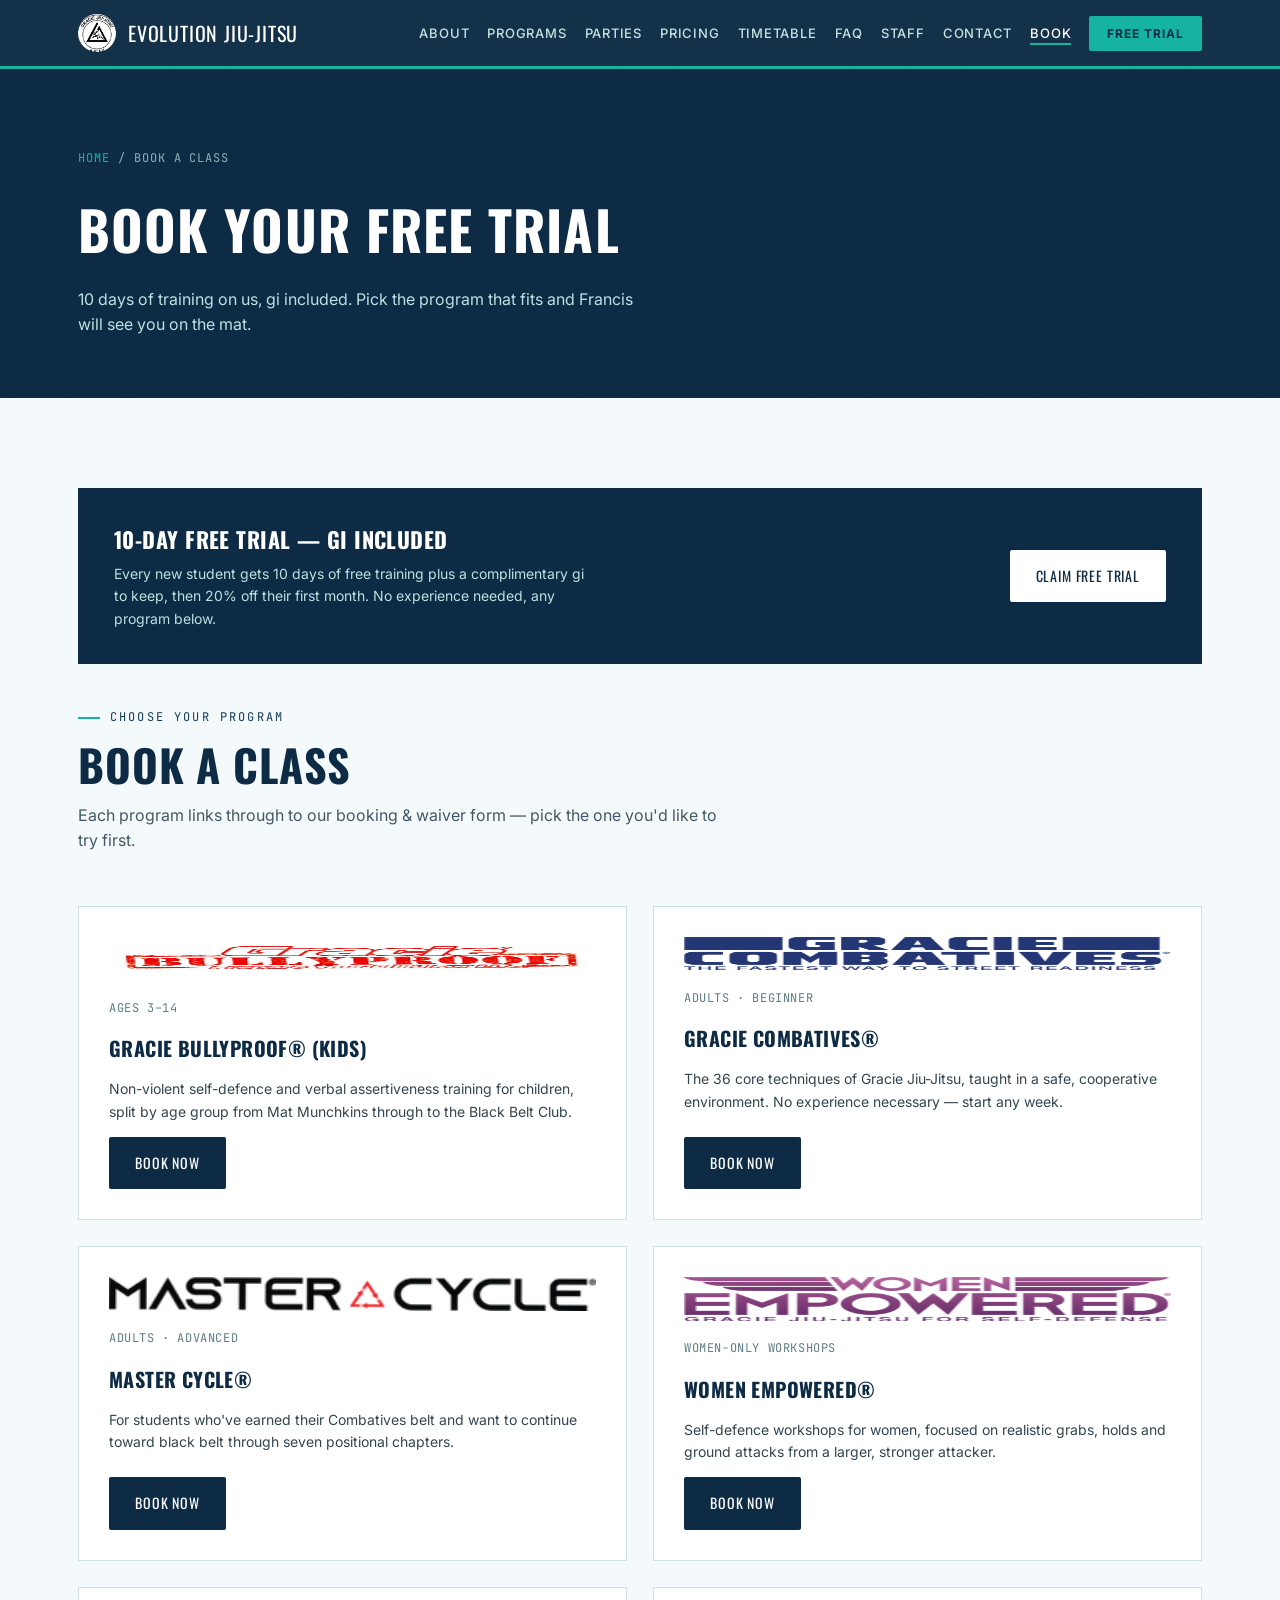
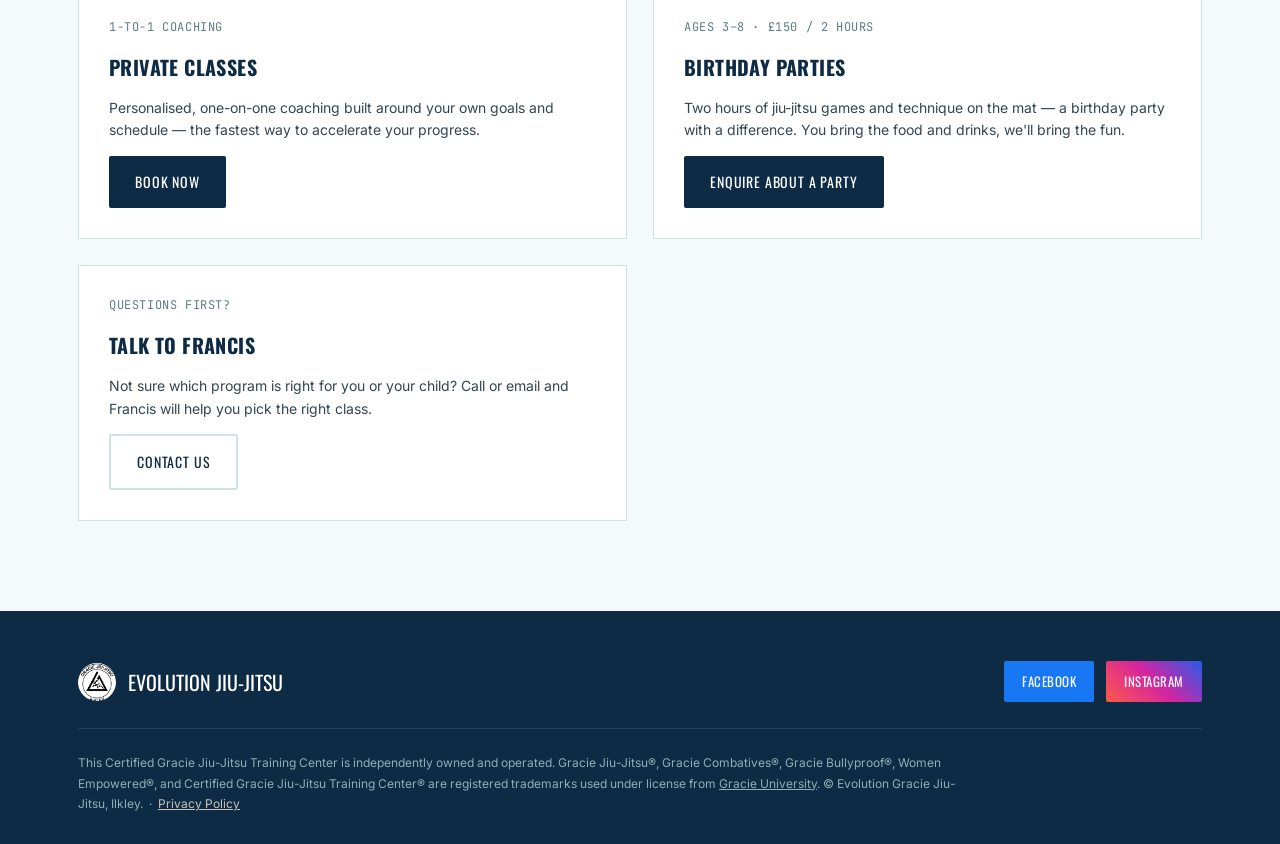
==== commit b0e0897a: "add favicon logos for website" ====
--- a/book.html
+++ b/book.html
@@ -15,6 +15,11 @@
 <meta name="twitter:card" content="summary">
 <meta name="geo.region" content="GB-WYK">
 <meta name="geo.placename" content="Ilkley">
+<link rel="icon" href="favicon.ico" sizes="any">
+<link rel="icon" type="image/png" sizes="16x16" href="favicon-16x16.png">
+<link rel="icon" type="image/png" sizes="32x32" href="favicon-32x32.png">
+<link rel="icon" type="image/png" sizes="48x48" href="favicon-48x48.png">
+<link rel="apple-touch-icon" sizes="180x180" href="apple-touch-icon.png">
 <link rel="preconnect" href="https://fonts.googleapis.com">
 <link rel="preconnect" href="https://fonts.gstatic.com" crossorigin>
 <link href="https://fonts.googleapis.com/css2?family=Oswald:wght@400;500;600;700&family=Inter:wght@400;500;600;700;800&family=JetBrains+Mono:wght@400;500;600&display=swap" rel="stylesheet">
@@ -58,7 +63,7 @@
 
 <header>
   <div class="nav">
-    <a href="index.html" class="brand"><img src="images/gracie-jiu-jitsu-ilkley-club-logo.png" alt="Gracie Jiu-Jitsu Ilkley club logo" class="brand-logo">EVOLUTION JIU-JITSU</a>
+    <a href="index.html" class="brand"><img src="images/gracie-jiu-jitsu-ilkley-club-logo.png" alt="Gracie Jiu-Jitsu Ilkley club logo" class="brand-logo" width="38" height="38">EVOLUTION JIU-JITSU</a>
     <nav>
       <ul id="navlinks">
         <li><a href="index.html#about">About</a></li>
@@ -162,7 +167,7 @@
 <footer>
   <div class="wrap">
     <div class="footer-top">
-      <div class="footer-brand"><img src="images/gracie-jiu-jitsu-ilkley-club-logo.png" alt="Gracie Jiu-Jitsu Ilkley club logo" class="brand-logo">EVOLUTION JIU-JITSU</div>
+      <div class="footer-brand"><img src="images/gracie-jiu-jitsu-ilkley-club-logo.png" alt="Gracie Jiu-Jitsu Ilkley club logo" class="brand-logo" width="38" height="38">EVOLUTION JIU-JITSU</div>
       <div class="footer-social">
         <a href="https://www.facebook.com/EvolutionGracieJiuJitsu/" target="_blank" rel="noopener" aria-label="Facebook" class="footer-social-btn fb">Facebook</a>
         <a href="https://www.instagram.com/evolutiongjj/" target="_blank" rel="noopener" aria-label="Instagram" class="footer-social-btn ig">Instagram</a>
--- a/styles.css
+++ b/styles.css
@@ -1,20 +1,10 @@
   :root{
-<<<<<<< Updated upstream
-    --ink:#1a1614;
-    --charcoal:#2e2a27;
-    --paper:#f6f3ee;
-    --paper-dim:#ece7de;
-    --red:#c31432;
-    --red-deep:#8f0f24;
-    --gold:#e8ab1d;
-=======
     --ink:#0d2b45;
     --charcoal:#163c58;
     --paper:#f4fafb;
     --paper-dim:#e4f3f2;
     --gold:#16b3a3;
     --gold-deep:#0e8f83;
->>>>>>> Stashed changes
     --white:#ffffff;
     --line:#cfe3e2;
     --shadow: 0 20px 40px -20px rgba(0,0,0,0.35);
@@ -40,11 +30,11 @@
     font-size:12px;
     letter-spacing:0.18em;
     text-transform:uppercase;
-    color:var(--red-deep);
+    color:var(--charcoal);
     display:flex;align-items:center;gap:10px;
     margin-bottom:14px;
   }
-  .eyebrow::before{content:"";width:22px;height:2px;background:var(--red);display:inline-block;}
+  .eyebrow::before{content:"";width:22px;height:2px;background:var(--gold);display:inline-block;}
 
   /* ---------- BELT STRIPE DIVIDER (signature element) ---------- */
   .belt{
@@ -55,7 +45,7 @@
     position:relative;
   }
   .belt-stripe{
-    width:34px;height:14px;background:var(--red);margin-left:4px;
+    width:34px;height:14px;background:var(--gold);margin-left:4px;
     border:1px solid rgba(255,255,255,0.15);
   }
   .belt-cap{flex:1;}
@@ -66,13 +56,8 @@
   /* ---------- HEADER / NAV ---------- */
   header{
     position:sticky;top:0;z-index:100;
-<<<<<<< Updated upstream
-    background:rgba(26,22,20,0.97);
-    border-bottom:3px solid var(--red);
-=======
     background:rgba(13,43,69,0.97);
     border-bottom:3px solid var(--gold);
->>>>>>> Stashed changes
   }
   .nav{
     display:flex;align-items:center;justify-content:space-between;
@@ -84,7 +69,7 @@
     font-size:20px;letter-spacing:0.04em;
   }
   .brand .mark{
-    width:34px;height:34px;background:var(--red);
+    width:34px;height:34px;background:var(--gold);
     display:flex;align-items:center;justify-content:center;
     font-weight:700;color:var(--white);font-family:var(--display);
     transform:rotate(-6deg);
@@ -100,15 +85,15 @@
   nav ul li a:hover{color:var(--white);}
   nav ul li a::after{
     content:"";position:absolute;left:0;bottom:0;height:2px;width:0;
-    background:var(--red);transition:width .25s ease;
+    background:var(--gold);transition:width .25s ease;
   }
   nav ul li a:hover::after{width:100%;}
   .nav-cta{
-    background:var(--red);color:var(--white)!important;
+    background:var(--gold);color:var(--ink)!important;
     padding:10px 18px;font-size:12px!important;font-weight:700!important;
     letter-spacing:0.08em;border-radius:2px;
   }
-  .nav-cta:hover{background:var(--red-deep);}
+  .nav-cta:hover{background:var(--gold-deep);}
   nav ul li a.active-link{color:var(--white);}
   nav ul li a.active-link::after{width:100%;}
   .burger{display:none;background:none;border:none;color:var(--white);font-size:26px;cursor:pointer;}
@@ -126,7 +111,7 @@
   .hero .wrap{display:grid;grid-template-columns:1.15fr 0.85fr;gap:50px;align-items:center;}
   .stamp{
     display:inline-flex;align-items:center;gap:10px;
-    border:2px solid var(--red);color:var(--red);
+    border:2px solid var(--gold);color:var(--gold);
     font-family:var(--display);font-size:13px;letter-spacing:0.12em;
     padding:6px 14px;transform:rotate(-2deg);margin-bottom:22px;
   }
@@ -134,7 +119,7 @@
     font-size:clamp(42px,6vw,74px);line-height:1.02;color:var(--white);
     margin-bottom:20px;
   }
-  .hero h1 span{color:var(--red);}
+  .hero h1 span{color:var(--gold);}
   .hero p.lede{
     font-size:18px;color:#bfe0e0;max-width:480px;margin-bottom:34px;
   }
@@ -144,17 +129,19 @@
     font-size:14px;letter-spacing:0.06em;text-transform:uppercase;
     border-radius:2px;
   }
-  .btn-primary{background:var(--red);color:var(--white);}
-  .btn-primary:hover{background:var(--red-deep);}
+  .btn-primary{background:var(--ink);color:var(--white);}
+  .btn-primary:hover{background:var(--charcoal);}
+  .btn-invert{background:var(--white);color:var(--ink);}
+  .btn-invert:hover{background:var(--gold);color:var(--ink);}
   .btn-ghost{border:2px solid #4a4441;color:var(--white);}
   .btn-ghost:hover{border-color:var(--white);}
   .hero-badge{
     background:var(--white);color:var(--ink);
-    padding:26px;border:3px solid var(--red);
+    padding:26px;border:3px solid var(--gold);
     box-shadow:var(--shadow);
     text-align:center;
   }
-  .hero-badge .num{font-family:var(--display);font-size:56px;color:var(--red);line-height:1;}
+  .hero-badge .num{font-family:var(--display);font-size:56px;color:var(--gold-deep);line-height:1;}
   .hero-badge .lbl{font-family:var(--mono);font-size:12px;letter-spacing:0.1em;text-transform:uppercase;margin-top:6px;}
   .hero-badge hr{border:none;border-top:1px solid var(--line);margin:18px 0;}
   .hero-badge p{font-size:13px;color:#446069;}
@@ -173,14 +160,14 @@
   .about-grid img{border:3px solid var(--ink);}
   .about-grid p{margin-bottom:16px;color:#33454f;}
   .quote-block{
-    border-left:4px solid var(--red);padding-left:20px;margin:26px 0;
+    border-left:4px solid var(--gold);padding-left:20px;margin:26px 0;
     font-family:var(--display);font-size:19px;color:var(--ink);letter-spacing:0.01em;
   }
   .benefits{display:grid;grid-template-columns:repeat(6,1fr);gap:14px;margin-top:50px;}
   .benefit-card{
     background:var(--white);border:1px solid var(--line);padding:20px 14px;text-align:center;
   }
-  .benefit-card .n{font-family:var(--mono);font-size:11px;color:var(--red-deep);margin-bottom:8px;}
+  .benefit-card .n{font-family:var(--mono);font-size:11px;color:var(--gold-deep);margin-bottom:8px;}
   .benefit-card h4{font-size:14px;}
 
   /* ---------- PROGRAMS ---------- */
@@ -195,19 +182,14 @@
   .program-panel.active{display:block;}
   .program-layout{display:grid;grid-template-columns:1.1fr 0.9fr;gap:56px;}
   .program-layout h3{font-size:28px;margin-bottom:6px;}
-<<<<<<< Updated upstream
-  .program-tagline{color:var(--red-deep);font-family:var(--mono);font-size:13px;text-transform:uppercase;letter-spacing:0.06em;margin-bottom:22px;display:block;}
-  .program-layout p{color:#453f3a;margin-bottom:14px;}
-=======
   .program-tagline{color:var(--charcoal);font-family:var(--mono);font-size:13px;text-transform:uppercase;letter-spacing:0.06em;margin-bottom:22px;display:block;}
   .program-layout p{color:#33454f;margin-bottom:14px;}
->>>>>>> Stashed changes
   .rule-list{list-style:none;margin-top:20px;}
   .rule-list li{
     display:flex;gap:14px;padding:12px 0;border-top:1px solid var(--line);
     font-size:14px;color:#33454f;
   }
-  .rule-list li .rn{font-family:var(--mono);color:var(--red);font-weight:600;flex-shrink:0;}
+  .rule-list li .rn{font-family:var(--mono);color:var(--gold-deep);font-weight:600;flex-shrink:0;}
   .age-grid{display:grid;gap:14px;}
   .age-card{
     background:var(--white);border:1px solid var(--line);padding:18px 20px;
@@ -216,13 +198,13 @@
   .age-card .age-name{font-family:var(--display);font-size:15px;letter-spacing:0.03em;}
   .age-card .age-range{font-family:var(--mono);font-size:12px;color:#5f7d84;margin-top:2px;}
   .stripes{display:flex;gap:4px;}
-  .stripe{width:16px;height:8px;background:var(--red);border:1px solid var(--red-deep);}
+  .stripe{width:16px;height:8px;background:var(--gold);border:1px solid var(--gold-deep);}
   .stripe.off{background:transparent;border-color:var(--line);}
   .step-list{display:grid;gap:16px;margin-top:10px;}
   .step{
     display:flex;gap:16px;background:var(--white);border:1px solid var(--line);padding:18px 20px;
   }
-  .step .sn{font-family:var(--display);font-size:22px;color:var(--red);flex-shrink:0;width:34px;}
+  .step .sn{font-family:var(--display);font-size:22px;color:var(--gold-deep);flex-shrink:0;width:34px;}
   .step h4{font-size:14px;margin-bottom:4px;}
   .step p{font-size:14px;margin:0;color:#435963;}
   .chapter-tags{display:flex;flex-wrap:wrap;gap:8px;margin-top:16px;}
@@ -231,13 +213,8 @@
     border:1px solid var(--line);padding:6px 12px;background:var(--white);color:#435963;
   }
   .benefit-list{list-style:none;margin-top:18px;}
-<<<<<<< Updated upstream
-  .benefit-list li{padding:9px 0;border-top:1px solid var(--line);font-size:14px;color:#453f3a;display:flex;gap:10px;}
-  .benefit-list li::before{content:"✓";color:var(--red);font-weight:700;}
-=======
   .benefit-list li{padding:9px 0;border-top:1px solid var(--line);font-size:14px;color:#33454f;display:flex;gap:10px;}
   .benefit-list li::before{content:"✓";color:var(--gold-deep);font-weight:700;}
->>>>>>> Stashed changes
 
   /* ---------- TIMETABLE ---------- */
   .tt-legend{display:flex;flex-wrap:wrap;gap:18px;margin-bottom:24px;font-family:var(--mono);font-size:12px;color:#435963;align-items:center;}
@@ -252,7 +229,7 @@
   .tt-table tr:last-child td{border-bottom:none;}
   .tt-class{
     font-family:var(--display);color:var(--ink);font-size:14px;letter-spacing:0.02em;
-    border-left:4px solid var(--red);white-space:nowrap;background:var(--paper-dim);
+    border-left:4px solid var(--gold);white-space:nowrap;background:var(--paper-dim);
   }
   .tt-class span{display:block;font-family:var(--mono);font-size:11px;color:#5f7d84;text-transform:none;letter-spacing:0.03em;margin-top:2px;}
   .tt-table td.time{font-family:var(--mono);color:#33454f;white-space:nowrap;}
@@ -268,7 +245,7 @@
     font-family:var(--display);font-size:17px;color:var(--ink);cursor:pointer;
     display:flex;justify-content:space-between;align-items:center;gap:20px;
   }
-  .faq-q .plus{color:var(--red);font-size:22px;font-family:var(--body);transition:transform .2s ease;flex-shrink:0;}
+  .faq-q .plus{color:var(--gold-deep);font-size:22px;font-family:var(--body);transition:transform .2s ease;flex-shrink:0;}
   .faq-item.open .plus{transform:rotate(45deg);}
   .faq-a{max-height:0;overflow:hidden;transition:max-height .3s ease;}
   .faq-a p{padding:0 0 20px;color:#33454f;font-size:15px;max-width:720px;}
@@ -291,11 +268,7 @@
   .staff-mono.staff-mono-alt{
     background:
       repeating-linear-gradient(135deg, rgba(255,255,255,0.03) 0 2px, transparent 2px 34px),
-<<<<<<< Updated upstream
-      linear-gradient(160deg,#8f0f24,#5c0a17);
-=======
       linear-gradient(160deg,#163c58,#0a2138);
->>>>>>> Stashed changes
   }
   .staff-mono-stripes{
     position:absolute;bottom:22px;left:0;right:0;
@@ -305,33 +278,25 @@
   .staff-body{padding:24px;}
   .staff-body .belt-tag{
     font-family:var(--mono);font-size:11px;letter-spacing:0.08em;text-transform:uppercase;
-    color:var(--red-deep);margin-bottom:8px;display:block;
+    color:var(--charcoal);margin-bottom:8px;display:block;
   }
   .staff-body h3{font-size:20px;margin-bottom:10px;}
   .staff-body p{font-size:14px;color:#33454f;}
 
   /* ---------- CONTACT ---------- */
   .contact-grid{display:grid;grid-template-columns:1fr 1fr;gap:60px;}
-<<<<<<< Updated upstream
-  .contact-card{background:var(--charcoal);color:var(--white);padding:36px;border-top:4px solid var(--red);}
-  .contact-row{display:flex;gap:14px;padding:14px 0;border-bottom:1px solid #48423e;font-size:15px;}
-  .contact-row:last-child{border-bottom:none;}
-  .contact-row .lbl{font-family:var(--mono);font-size:11px;text-transform:uppercase;color:#a89f92;width:90px;flex-shrink:0;letter-spacing:0.06em;}
-  .map-embed{border-top:4px solid var(--red);overflow:hidden;min-height:320px;background:#1a1614;}
-=======
   .contact-card{background:var(--charcoal);color:var(--white);padding:36px;border-top:4px solid var(--gold);}
   .contact-row{display:flex;gap:14px;padding:14px 0;border-bottom:1px solid #2f5064;font-size:15px;}
   .contact-row:last-child{border-bottom:none;}
   .contact-row .lbl{font-family:var(--mono);font-size:11px;text-transform:uppercase;color:#8fb0b6;width:90px;flex-shrink:0;letter-spacing:0.06em;}
   .map-embed{border-top:4px solid var(--gold);overflow:hidden;min-height:320px;background:#0d2b45;}
->>>>>>> Stashed changes
   .map-embed iframe{width:100%;height:100%;min-height:320px;border:0;display:block;}
   .distance-strip{margin-top:44px;padding-top:32px;border-top:1px solid #1f4257;}
   .distance-label{color:#8fb0b6;margin-bottom:16px;font-size:13px;font-family:var(--mono);text-transform:uppercase;letter-spacing:0.06em;}
   .distance-grid{display:grid;grid-template-columns:repeat(4,1fr);gap:0 24px;}
   .distance-item{padding:11px 0;border-bottom:1px solid var(--line);font-size:14px;}
   .distance-item b{color:var(--ink);}
-  .distance-item span{font-family:var(--mono);font-size:12px;color:var(--red-deep);display:block;margin-top:2px;}
+  .distance-item span{font-family:var(--mono);font-size:12px;color:var(--gold);display:block;margin-top:2px;}
 
   footer{background:var(--ink);color:#8fb0b6;padding:50px 0 30px;}
   .footer-top{display:flex;justify-content:space-between;align-items:center;flex-wrap:wrap;gap:20px;padding-bottom:26px;border-bottom:1px solid #1f4257;margin-bottom:24px;}
@@ -453,10 +418,10 @@
     background:var(--white);border:1px solid var(--line);padding:30px 26px;
     display:flex;flex-direction:column;
   }
-  .price-card.featured{border-color:var(--red);box-shadow:var(--shadow);position:relative;}
+  .price-card.featured{border-color:var(--gold);box-shadow:var(--shadow);position:relative;}
   .price-card.featured::before{
     content:"Most Popular";position:absolute;top:-13px;left:26px;
-    background:var(--red);color:var(--white);font-family:var(--mono);font-size:10px;
+    background:var(--gold);color:var(--ink);font-family:var(--mono);font-size:10px;
     letter-spacing:0.08em;text-transform:uppercase;padding:4px 10px;
   }
   .price-card h3{font-size:19px;margin-bottom:4px;}
@@ -465,13 +430,8 @@
   .price-tier:last-of-type{border-bottom:1px solid var(--line);margin-bottom:20px;}
   .price-tier .tier-name{font-size:13px;color:#33454f;}
   .price-tier .tier-amount{font-family:var(--display);font-size:22px;color:var(--ink);white-space:nowrap;}
-<<<<<<< Updated upstream
-  .price-tier .tier-amount span{font-family:var(--mono);font-size:11px;color:#847d73;text-transform:none;}
-  .price-perk{font-family:var(--mono);font-size:11px;color:var(--red-deep);text-transform:uppercase;letter-spacing:0.03em;margin:-8px 0 18px;}
-=======
   .price-tier .tier-amount span{font-family:var(--mono);font-size:11px;color:#5f7d84;text-transform:none;}
   .price-perk{font-family:var(--mono);font-size:11px;color:var(--charcoal);text-transform:uppercase;letter-spacing:0.03em;margin:-8px 0 18px;}
->>>>>>> Stashed changes
   .price-card .btn{margin-top:auto;text-align:center;}
   .price-note{margin-top:22px;font-family:var(--mono);font-size:12px;color:#5f7d84;text-align:center;}
 
@@ -502,20 +462,14 @@
   .book-card .book-meta{font-family:var(--mono);font-size:12px;color:#5f7d84;text-transform:uppercase;letter-spacing:0.05em;}
   .book-card .btn{align-self:flex-start;}
   .trial-banner{
-    background:var(--red);color:var(--white);padding:34px 36px;
+    background:var(--ink);color:var(--white);padding:34px 36px;
     display:flex;justify-content:space-between;align-items:center;gap:24px;flex-wrap:wrap;
     margin-bottom:44px;
   }
   .trial-banner h3{color:var(--white);font-size:22px;margin-bottom:6px;}
-<<<<<<< Updated upstream
-  .trial-banner p{color:#ffe1e1;font-size:14px;margin:0;max-width:480px;}
-  .trial-banner .btn{background:var(--ink);color:var(--white);}
-  .trial-banner .btn:hover{background:#000;}
-=======
   .trial-banner p{color:#bfe0e0;font-size:14px;margin:0;max-width:480px;}
   .trial-banner .btn{background:var(--white);color:var(--ink);}
   .trial-banner .btn:hover{background:var(--gold);color:var(--ink);}
->>>>>>> Stashed changes
 
   /* ---------- PRIVACY PAGE ---------- */
   .prose{max-width:720px;}
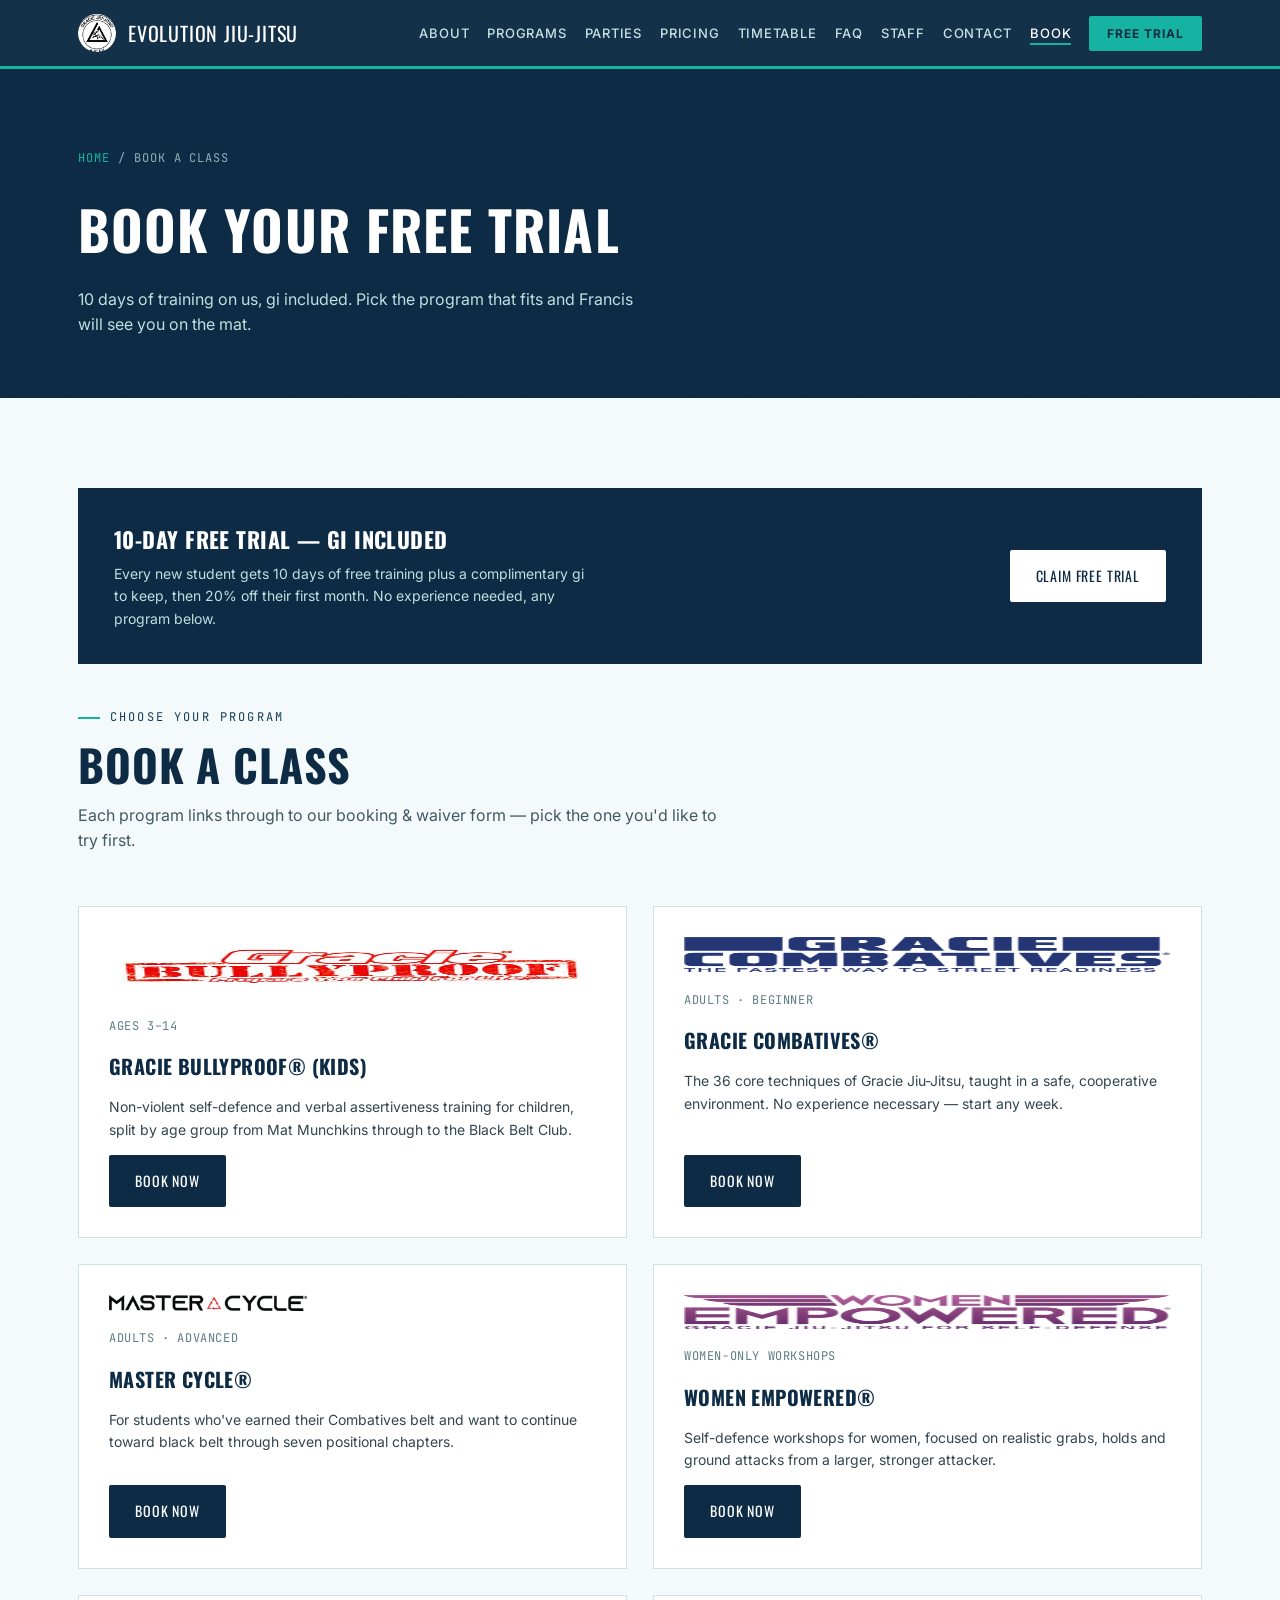
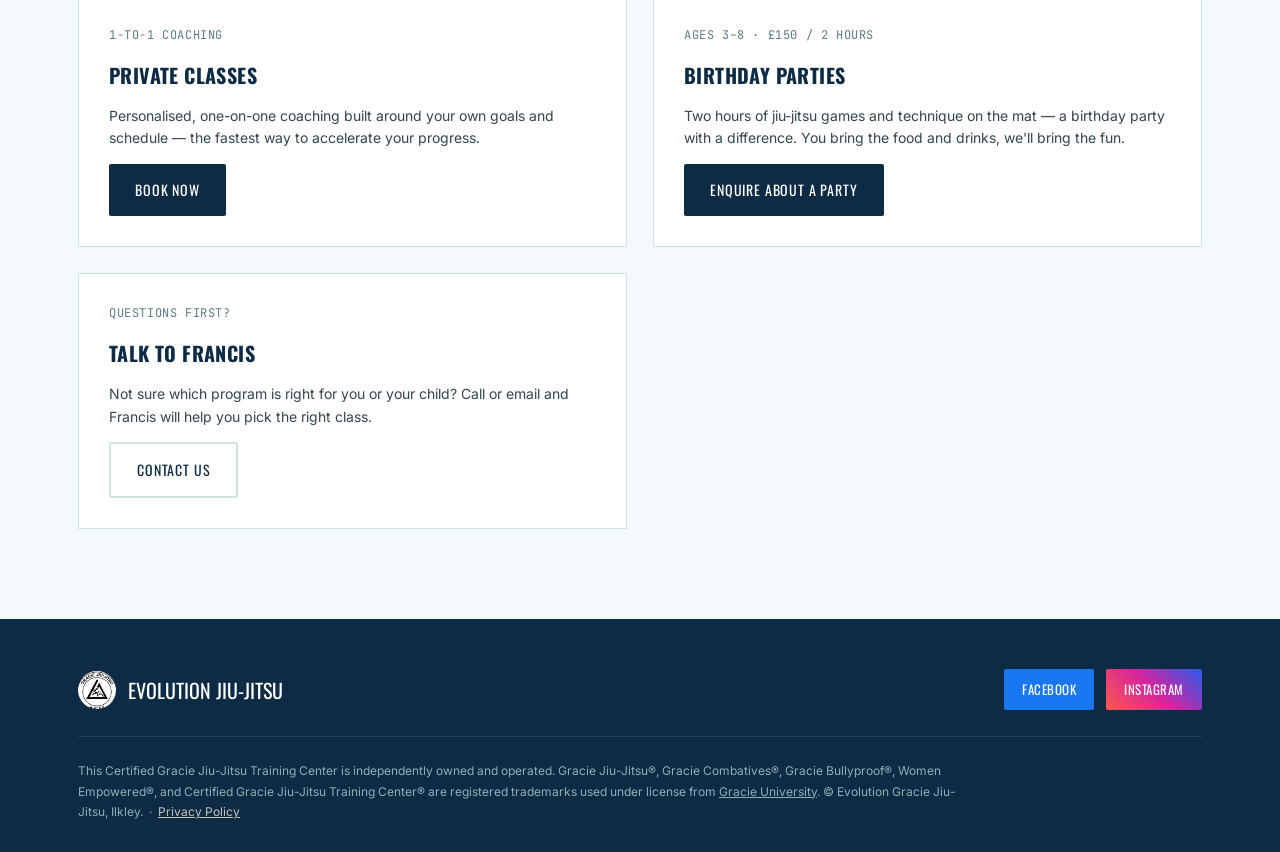
==== commit 7da63df1: "increase and nationalise image sizes of gracie programs" ====
--- a/book.html
+++ b/book.html
@@ -109,7 +109,7 @@
 
     <div class="book-grid">
       <div class="book-card">
-        <img class="program-logo tall" src="images/gracie-bullyproof-kids-martial-arts-ilkley.jpeg" alt="Gracie Bullyproof logo">
+        <img class="program-logo tall logo-bullyproof" src="images/gracie-bullyproof-kids-martial-arts-ilkley.jpeg" alt="Gracie Bullyproof logo">
         <div class="book-meta">Ages 3&ndash;14</div>
         <h3>Gracie Bullyproof&reg; (Kids)</h3>
         <p>Non-violent self-defence and verbal assertiveness training for children, split by age group from Mat Munchkins through to the Black Belt Club.</p>
@@ -117,7 +117,7 @@
       </div>
 
       <div class="book-card">
-        <img class="program-logo" src="images/gracie-combatives-adult-jiu-jitsu-classes-ilkley.png" alt="Gracie Combatives logo">
+        <img class="program-logo logo-combatives" src="images/gracie-combatives-adult-jiu-jitsu-classes-ilkley.png" alt="Gracie Combatives logo">
         <div class="book-meta">Adults &middot; Beginner</div>
         <h3>Gracie Combatives&reg;</h3>
         <p>The 36 core techniques of Gracie Jiu-Jitsu, taught in a safe, cooperative environment. No experience necessary &mdash; start any week.</p>
@@ -125,7 +125,7 @@
       </div>
 
       <div class="book-card">
-        <img class="program-logo" src="images/master-cycle-advanced-brazilian-jiu-jitsu-ilkley.png" alt="Master Cycle logo">
+        <img class="program-logo logo-mastercycle" src="images/master-cycle-advanced-brazilian-jiu-jitsu-ilkley.png" alt="Master Cycle logo">
         <div class="book-meta">Adults &middot; Advanced</div>
         <h3>Master Cycle&reg;</h3>
         <p>For students who've earned their Combatives belt and want to continue toward black belt through seven positional chapters.</p>
@@ -133,7 +133,7 @@
       </div>
 
       <div class="book-card">
-        <img class="program-logo tall" src="images/women-empowered-self-defence-classes-ilkley.png" alt="Women Empowered logo">
+        <img class="program-logo tall logo-women" src="images/women-empowered-self-defence-classes-ilkley.png" alt="Women Empowered logo">
         <div class="book-meta">Women-only workshops</div>
         <h3>Women Empowered&reg;</h3>
         <p>Self-defence workshops for women, focused on realistic grabs, holds and ground attacks from a larger, stronger attacker.</p>
--- a/styles.css
+++ b/styles.css
@@ -335,8 +335,8 @@
   /* ---------- TRUST STRIP ---------- */
   .trust-strip{background:var(--white);border-bottom:1px solid var(--line);padding:26px 0;}
   .trust-row{display:flex;align-items:center;justify-content:center;gap:44px;flex-wrap:wrap;}
-  .trust-row img{height:34px;width:auto;object-fit:contain;filter:grayscale(0.15);}
-  .trust-row .badge-img{height:56px;width:56px;}
+  .trust-row img{object-fit:contain;filter:grayscale(0.15);}
+  .trust-row .badge-img{height:70px;width:70px;}
   .trust-label{font-family:var(--mono);font-size:11px;letter-spacing:0.1em;text-transform:uppercase;color:#5f7d84;margin-right:6px;}
 
   /* ---------- ABOUT IMAGE + LINEAGE ---------- */
@@ -350,8 +350,8 @@
   .lineage b{color:var(--ink);font-family:var(--display);font-size:13px;letter-spacing:0.03em;text-transform:uppercase;display:block;margin-bottom:3px;}
 
   /* ---------- PROGRAM LOGOS ---------- */
-  .program-logo{height:34px;margin-bottom:22px;display:block;}
-  .program-logo.tall{height:44px;}
+  .program-logo{height:56px;margin-bottom:22px;display:block;}
+  .program-logo.tall{height:74px;}
 
   /* ---------- BIRTHDAY PARTIES ---------- */
   .party-layout{display:grid;grid-template-columns:1fr 1fr;gap:56px;align-items:center;}
@@ -490,3 +490,9 @@
     .staff-grid.staff-grid-4{grid-template-columns:1fr;}
     .trial-banner{flex-direction:column;align-items:flex-start;}
   }
+
+  /* ---------- PROGRAM LOGO SIZE OVERRIDES (kept last so they always win) ---------- */
+  .logo-bullyproof{height:62px!important;width:auto!important;}
+  .logo-combatives{height:36px!important;width:auto!important;}
+  .logo-mastercycle{width:198px!important;height:auto!important;}
+  .logo-women{height:34px!important;width:auto!important;}
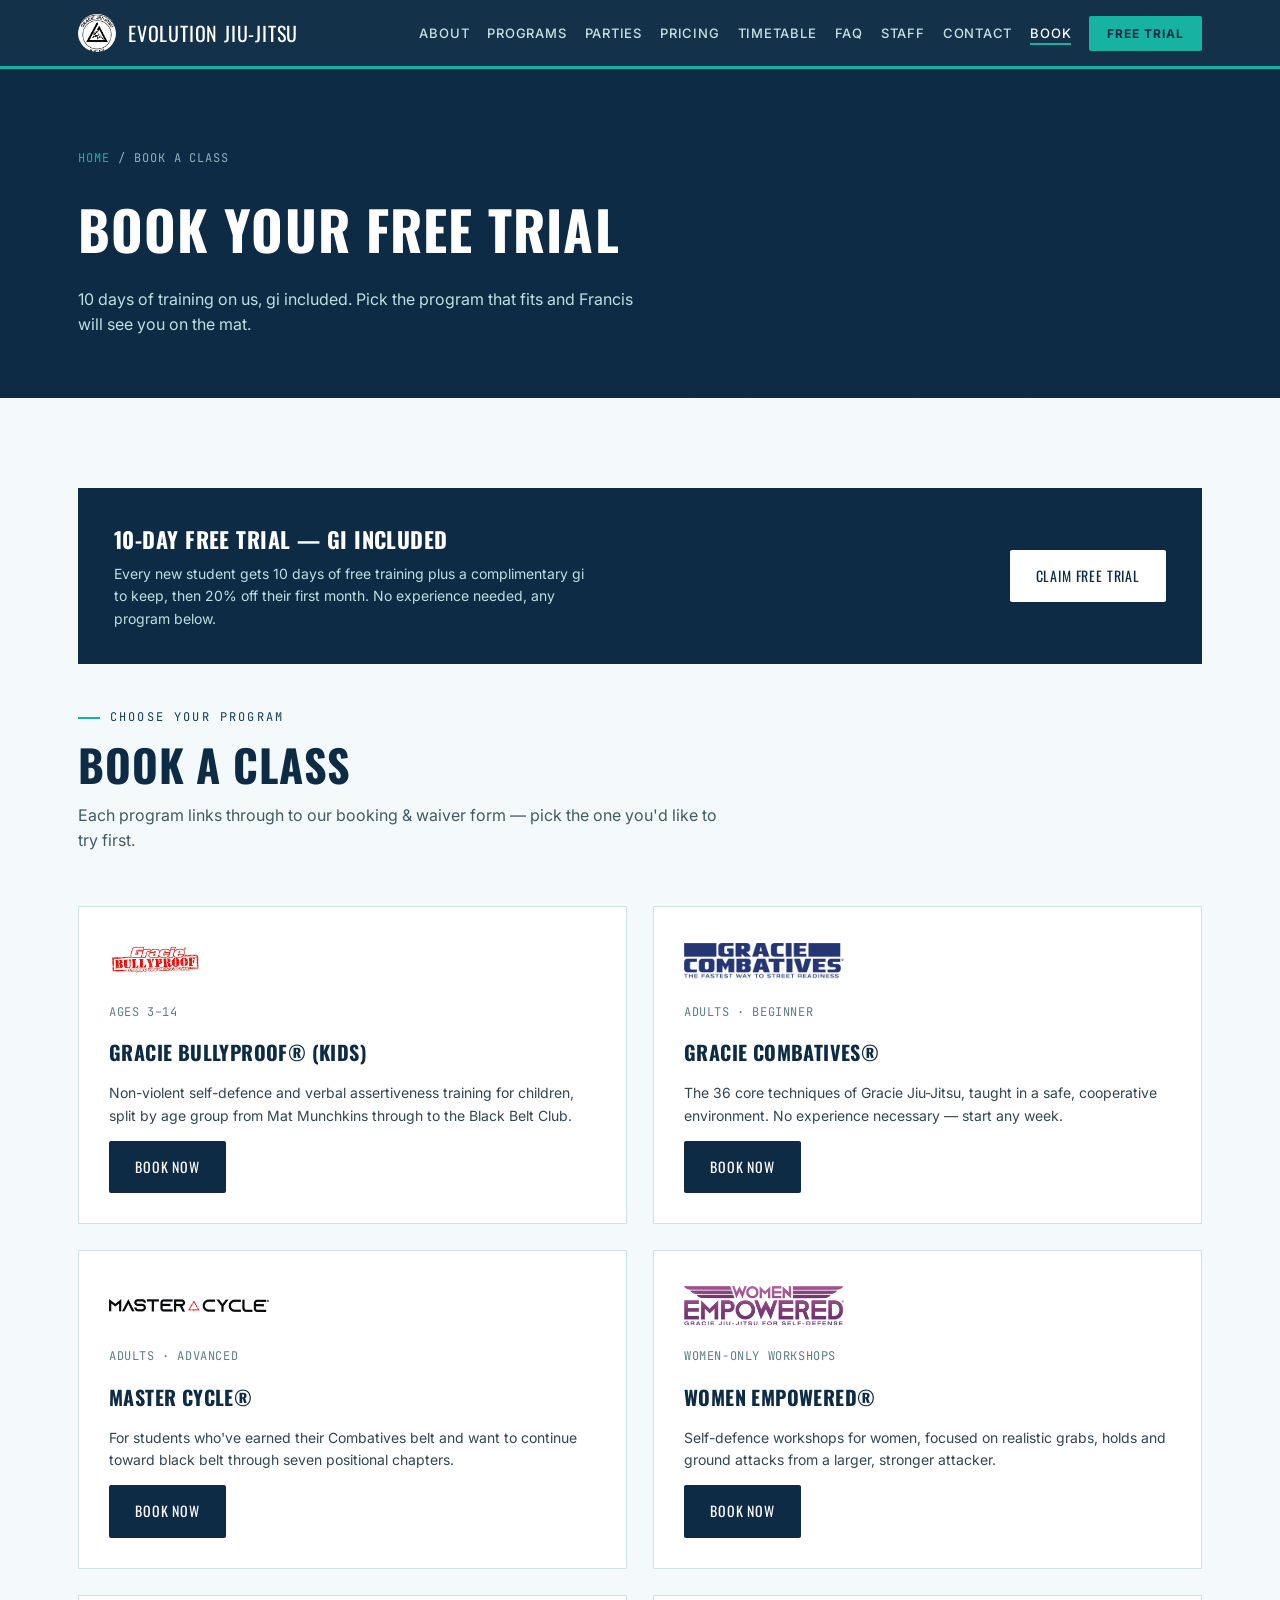
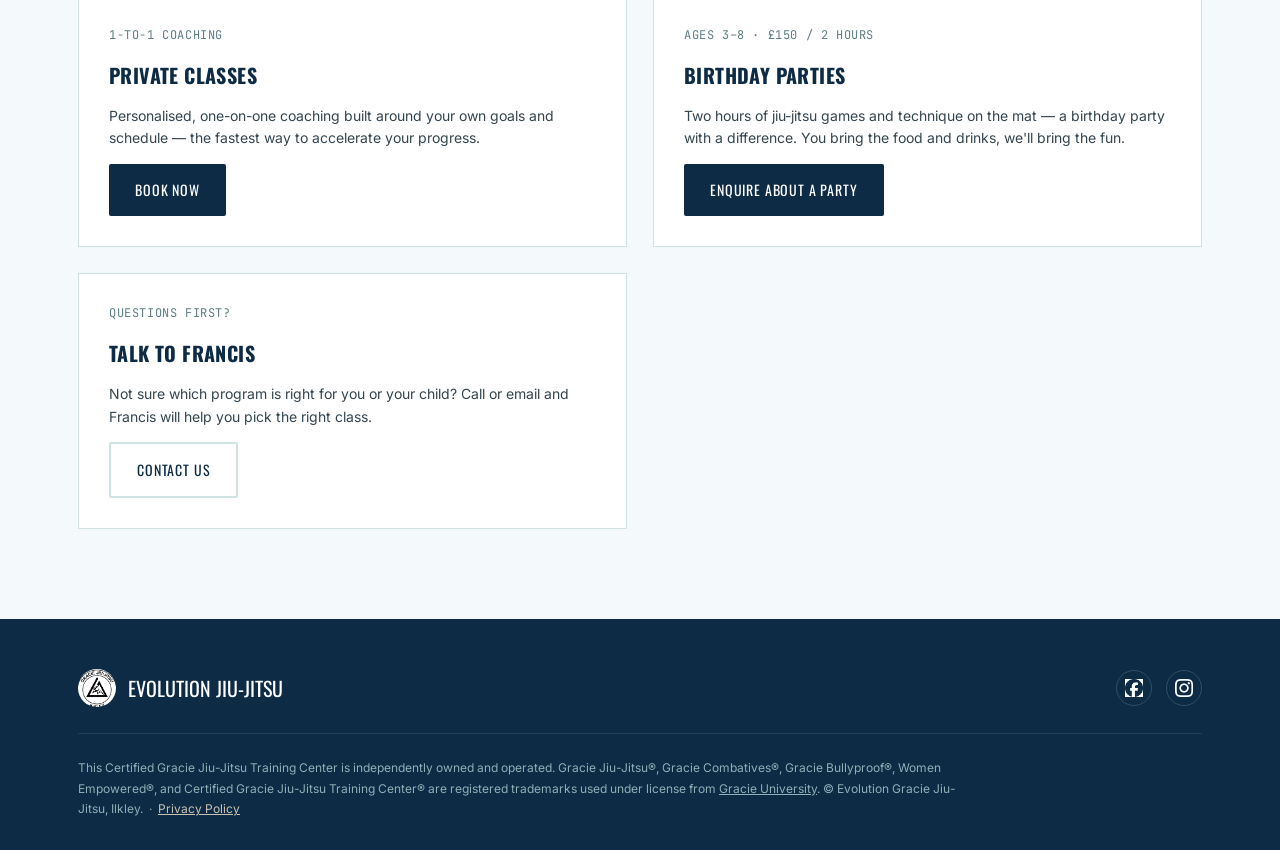
==== commit ba4adec1: "update social logos. also remove instagram card and just have full width facebook card as we can't p" ====
--- a/book.html
+++ b/book.html
@@ -169,8 +169,8 @@
     <div class="footer-top">
       <div class="footer-brand"><img src="images/gracie-jiu-jitsu-ilkley-club-logo.png" alt="Gracie Jiu-Jitsu Ilkley club logo" class="brand-logo" width="38" height="38">EVOLUTION JIU-JITSU</div>
       <div class="footer-social">
-        <a href="https://www.facebook.com/EvolutionGracieJiuJitsu/" target="_blank" rel="noopener" aria-label="Facebook" class="footer-social-btn fb">Facebook</a>
-        <a href="https://www.instagram.com/evolutiongjj/" target="_blank" rel="noopener" aria-label="Instagram" class="footer-social-btn ig">Instagram</a>
+        <a href="https://www.facebook.com/EvolutionGracieJiuJitsu/" target="_blank" rel="noopener" aria-label="Facebook" class="footer-icon-btn"><img src="images/social/facebook-icon-white.png" alt="Facebook"></a>
+        <a href="https://www.instagram.com/evolutiongjj/" target="_blank" rel="noopener" aria-label="Instagram" class="footer-icon-btn"><img src="images/social/instagram-icon-white.png" alt="Instagram"></a>
       </div>
     </div>
     <p class="footer-legal">This Certified Gracie Jiu-Jitsu Training Center is independently owned and operated. Gracie Jiu-Jitsu&reg;, Gracie Combatives&reg;, Gracie Bullyproof&reg;, Women Empowered&reg;, and Certified Gracie Jiu-Jitsu Training Center&reg; are registered trademarks used under license from <a href="https://www.gracieuniversity.com/" target="_blank" rel="noopener" style="color:inherit;text-decoration:underline;">Gracie University</a>. &copy; Evolution Gracie Jiu-Jitsu, Ilkley. &nbsp;&middot;&nbsp; <a href="privacy.html" style="color:#c9c2b4;text-decoration:underline;">Privacy Policy</a></p>
--- a/styles.css
+++ b/styles.css
@@ -224,6 +224,10 @@
   .tt-table th{
     background:var(--ink);color:var(--white);text-align:left;padding:14px 16px;
     font-family:var(--display);font-size:13px;letter-spacing:0.04em;text-transform:uppercase;white-space:nowrap;
+  }
+  .tt-teacher{
+    display:block;font-family:var(--mono);font-size:10px;letter-spacing:0.03em;
+    text-transform:none;color:var(--gold);margin-top:2px;font-weight:400;
   }
   .tt-table td{padding:14px 16px;border-bottom:1px solid var(--line);font-size:13px;vertical-align:top;}
   .tt-table tr:last-child td{border-bottom:none;}
@@ -301,15 +305,15 @@
   footer{background:var(--ink);color:#8fb0b6;padding:50px 0 30px;}
   .footer-top{display:flex;justify-content:space-between;align-items:center;flex-wrap:wrap;gap:20px;padding-bottom:26px;border-bottom:1px solid #1f4257;margin-bottom:24px;}
   .footer-brand{font-family:var(--display);color:var(--white);font-size:20px;display:flex;align-items:center;gap:12px;}
-  .footer-social{display:flex;gap:12px;flex-wrap:wrap;}
-  .footer-social-btn{
-    padding:10px 18px;border-radius:2px;font-family:var(--display);font-size:13px;
-    letter-spacing:0.04em;text-transform:uppercase;color:var(--white);
-  }
-  .footer-social-btn.fb{background:#1877F2;}
-  .footer-social-btn.fb:hover{background:#125fc4;}
-  .footer-social-btn.ig{background:linear-gradient(45deg, #fd5949, #d6249f, #285AEB);}
-  .footer-social-btn.ig:hover{opacity:0.88;}
+  .footer-social{display:flex;gap:14px;}
+  .footer-icon-btn{
+    width:36px;height:36px;border:1px solid #2f5064;border-radius:50%;
+    display:flex;align-items:center;justify-content:center;
+    font-family:var(--display);font-size:13px;color:var(--white);
+    padding:8px;
+  }
+  .footer-icon-btn img{width:100%;height:100%;object-fit:contain;}
+  .footer-icon-btn:hover{border-color:var(--gold);}
   .footer-legal{font-size:12px;line-height:1.7;max-width:900px;}
 
   @media (max-width:900px){
@@ -348,6 +352,13 @@
   .lineage img{width:64px;height:78px;object-fit:cover;border:2px solid var(--ink);flex-shrink:0;}
   .lineage p{margin:0;font-size:13px;color:#435963;}
   .lineage b{color:var(--ink);font-family:var(--display);font-size:13px;letter-spacing:0.03em;text-transform:uppercase;display:block;margin-bottom:3px;}
+
+  .lineage-photo{
+    margin-top:16px;background:var(--white);border:1px solid var(--line);padding:16px;
+  }
+  .lineage-photo img{width:100%;height:auto;display:block;border:2px solid var(--ink);margin-bottom:14px;}
+  .lineage-photo p{margin:0;font-size:13px;color:#435963;}
+  .lineage-photo b{color:var(--ink);font-family:var(--display);font-size:13px;letter-spacing:0.03em;text-transform:uppercase;display:block;margin-bottom:3px;}
 
   /* ---------- PROGRAM LOGOS ---------- */
   .program-logo{height:56px;margin-bottom:22px;display:block;}
@@ -385,14 +396,13 @@
 
   /* ---------- FOLLOW US / SOCIAL ---------- */
   .follow-grid{display:grid;grid-template-columns:1.2fr 1fr;gap:28px;align-items:stretch;}
+  .follow-grid-single{grid-template-columns:1fr;}
   .follow-card{background:var(--white);border:1px solid var(--line);overflow:hidden;display:flex;flex-direction:column;}
   .follow-card-head{padding:22px 24px;display:flex;align-items:center;gap:14px;border-bottom:1px solid var(--line);}
   .follow-icon{
-    width:44px;height:44px;border-radius:50%;display:flex;align-items:center;justify-content:center;
-    font-family:var(--display);font-size:16px;color:var(--white);flex-shrink:0;
-  }
-  .follow-icon.fb{background:#1877F2;}
-  .follow-icon.ig{background:radial-gradient(circle at 30% 110%, #fdf497 0%, #fdf497 5%, #fd5949 45%,#d6249f 60%,#285AEB 90%);}
+    width:44px;height:44px;flex-shrink:0;display:flex;align-items:center;justify-content:center;
+  }
+  .follow-icon img{width:100%;height:100%;object-fit:contain;}
   .follow-card-head h3{font-size:17px;margin-bottom:2px;}
   .follow-card-head span{font-family:var(--mono);font-size:12px;color:#5f7d84;}
   .follow-embed{flex-grow:1;min-height:380px;background:var(--paper-dim);}
@@ -456,7 +466,14 @@
     background:var(--white);border:1px solid var(--line);padding:30px;
     display:flex;flex-direction:column;gap:14px;
   }
-  .book-card img.program-logo{margin-bottom:4px;}
+  .book-card img.program-logo{margin-bottom:4px;max-width:100%;}
+  .book-card .logo-bullyproof,
+  .book-card .logo-combatives,
+  .book-card .logo-mastercycle,
+  .book-card .logo-women{
+    width:160px!important;height:48px!important;object-fit:contain!important;
+    object-position:left center!important;
+  }
   .book-card h3{font-size:20px;}
   .book-card p{font-size:14px;color:#33454f;flex-grow:1;}
   .book-card .book-meta{font-family:var(--mono);font-size:12px;color:#5f7d84;text-transform:uppercase;letter-spacing:0.05em;}
@@ -492,7 +509,7 @@
   }
 
   /* ---------- PROGRAM LOGO SIZE OVERRIDES (kept last so they always win) ---------- */
-  .logo-bullyproof{height:62px!important;width:auto!important;}
-  .logo-combatives{height:36px!important;width:auto!important;}
-  .logo-mastercycle{width:198px!important;height:auto!important;}
-  .logo-women{height:34px!important;width:auto!important;}
+  .logo-bullyproof{height:62px!important;width:auto!important;max-width:100%!important;}
+  .logo-combatives{height:36px!important;width:auto!important;max-width:100%!important;}
+  .logo-mastercycle{width:198px!important;height:auto!important;max-width:100%!important;}
+  .logo-women{height:34px!important;width:auto!important;max-width:100%!important;}
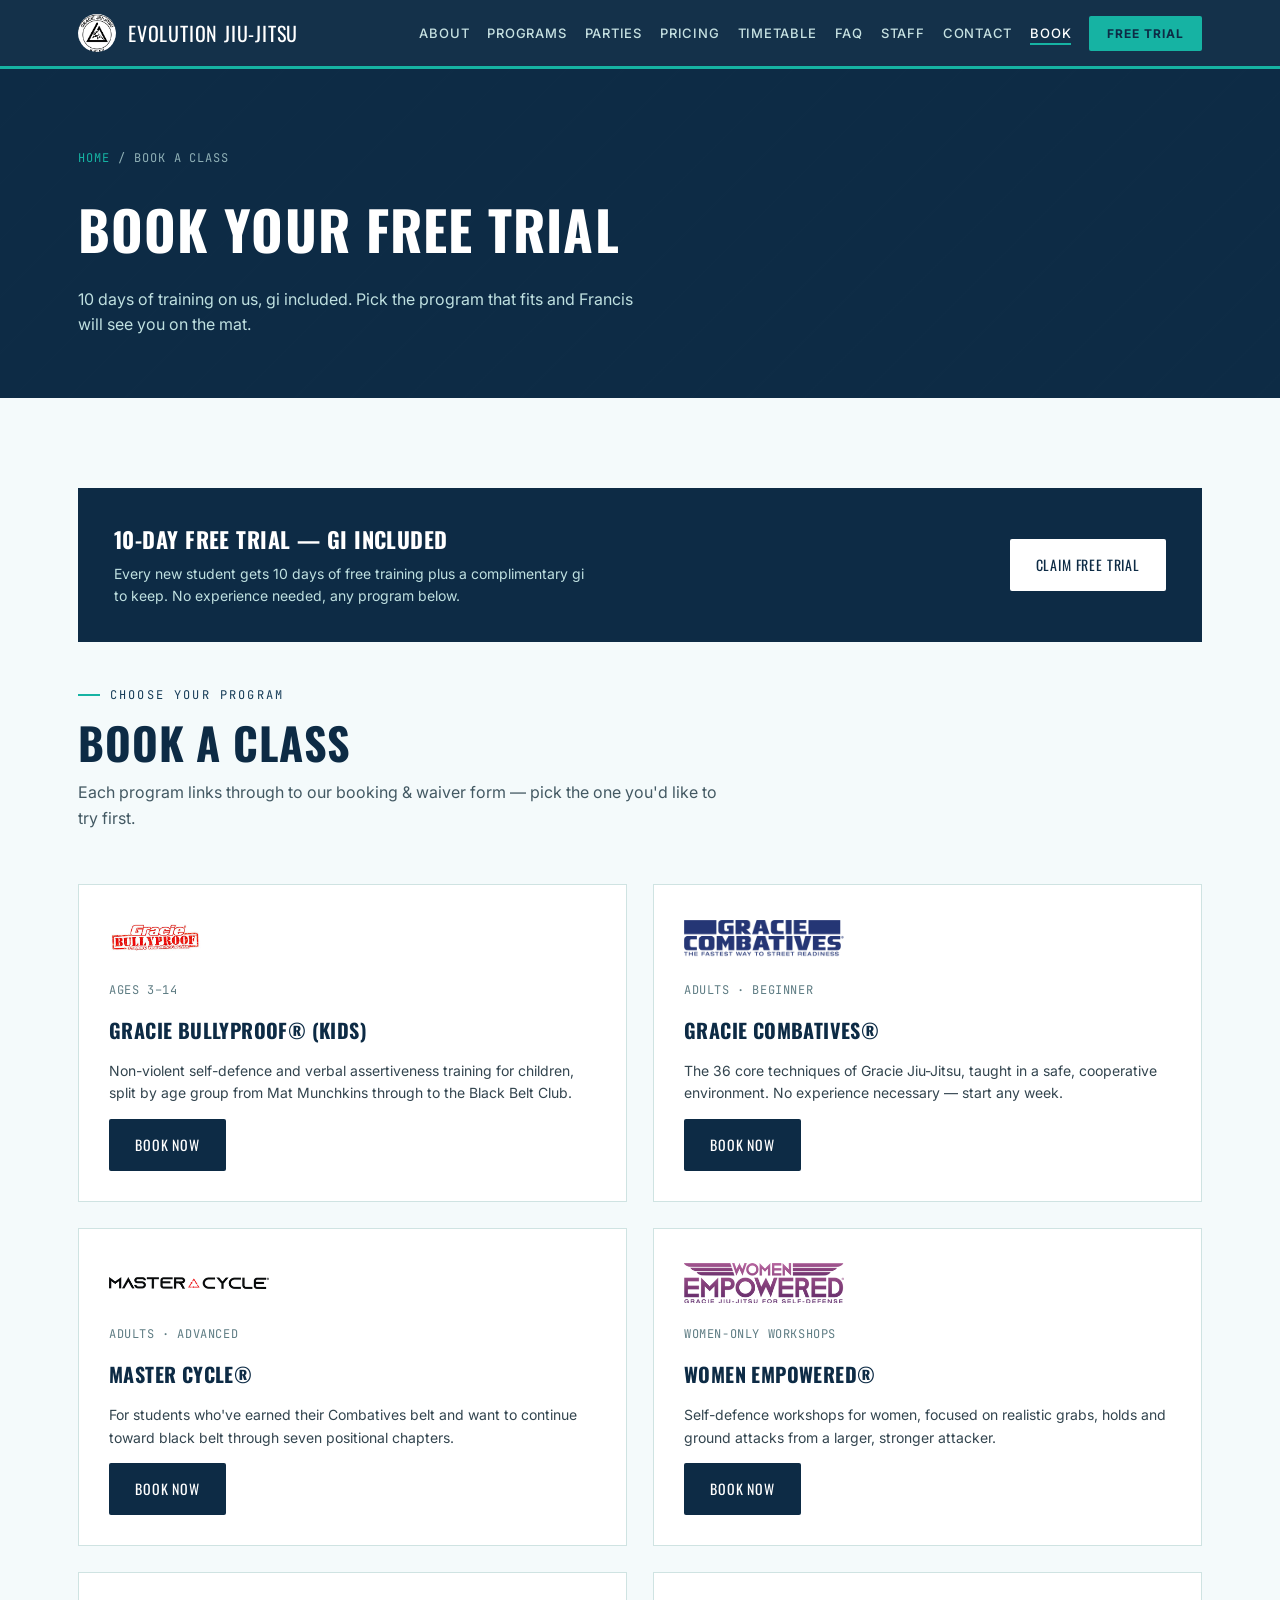
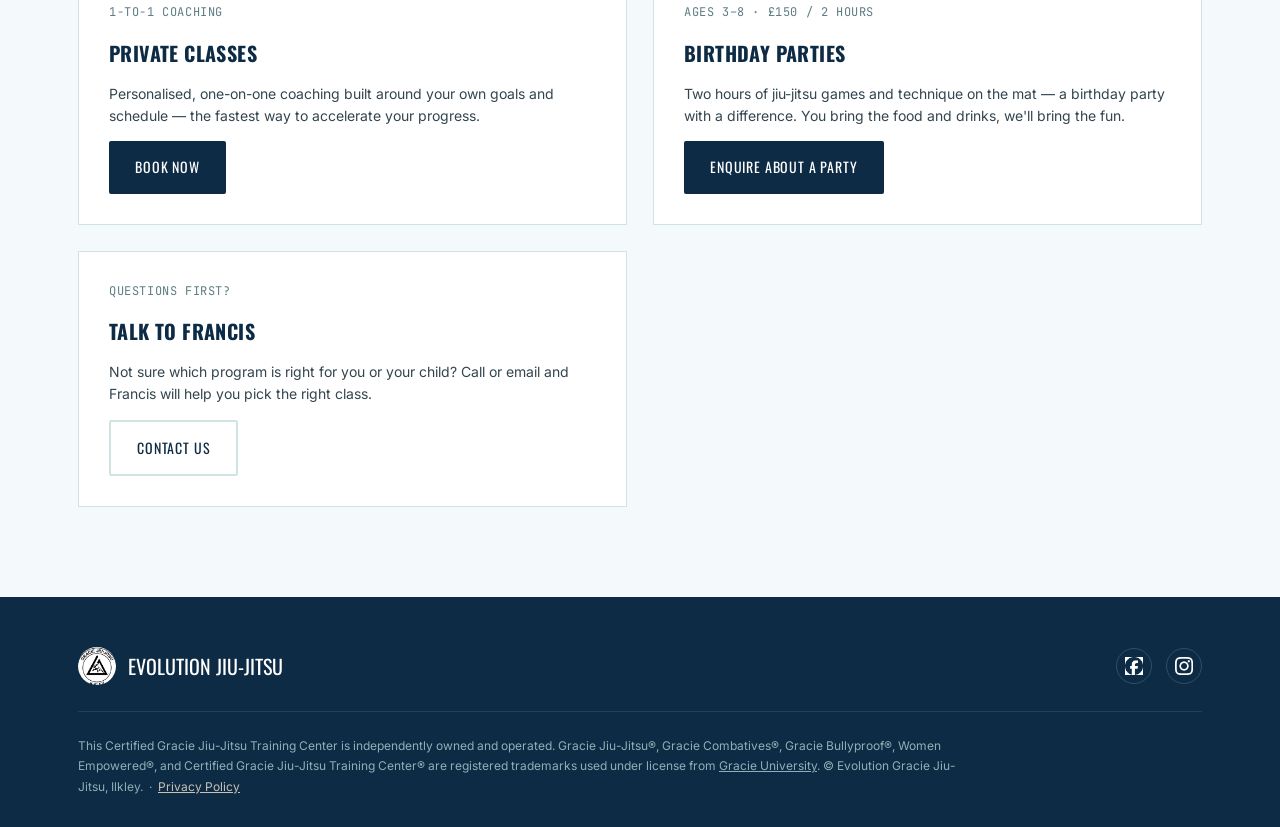
==== commit 00813913: "remove 20% discount from website - this was only a temporary thing" ====
--- a/book.html
+++ b/book.html
@@ -96,7 +96,7 @@
     <div class="trial-banner">
       <div>
         <h3>10-Day Free Trial &mdash; Gi Included</h3>
-        <p>Every new student gets 10 days of free training plus a complimentary gi to keep, then 20% off their first month. No experience needed, any program below.</p>
+        <p>Every new student gets 10 days of free training plus a complimentary gi to keep. No experience needed, any program below.</p>
       </div>
       <a class="btn" href="https://app.cleverwaiver.com/render/templateByRefId/681c8bdc93705d499961434c" target="_blank" rel="noopener">Claim Free Trial</a>
     </div>
